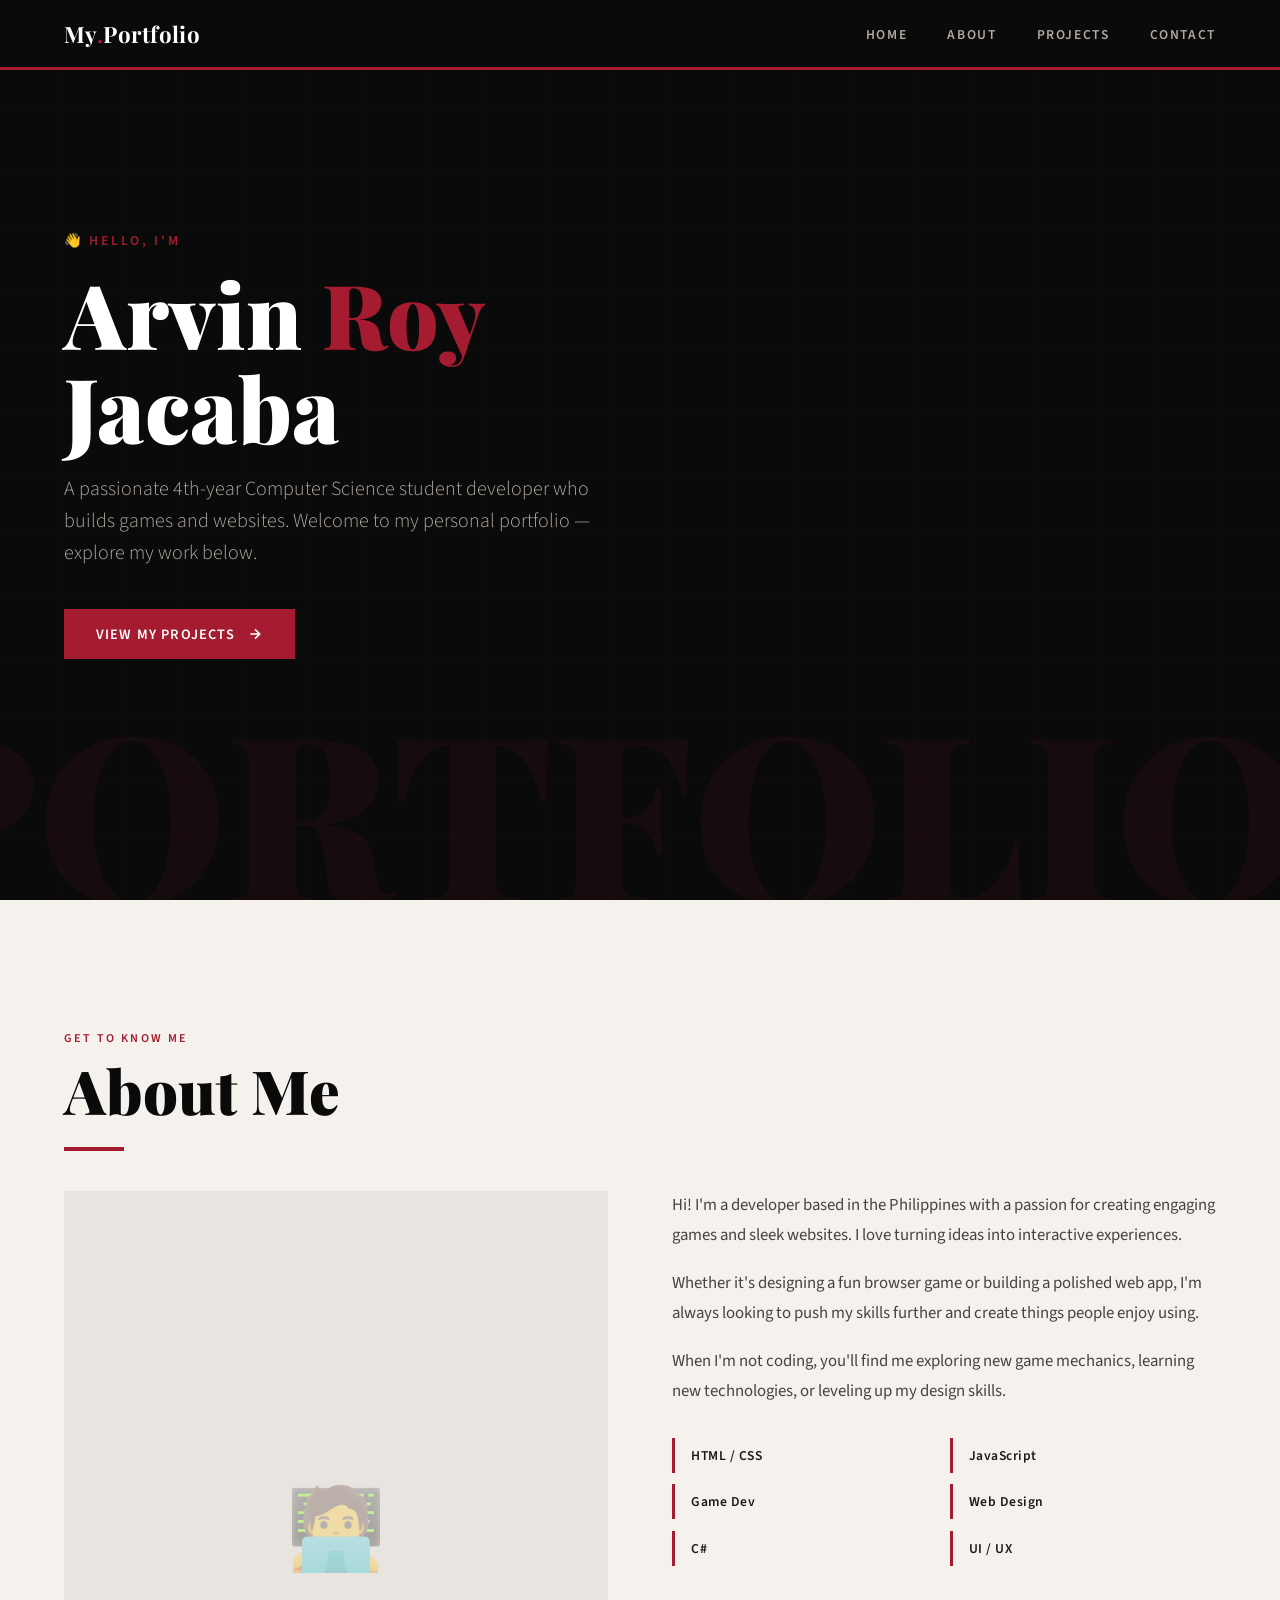
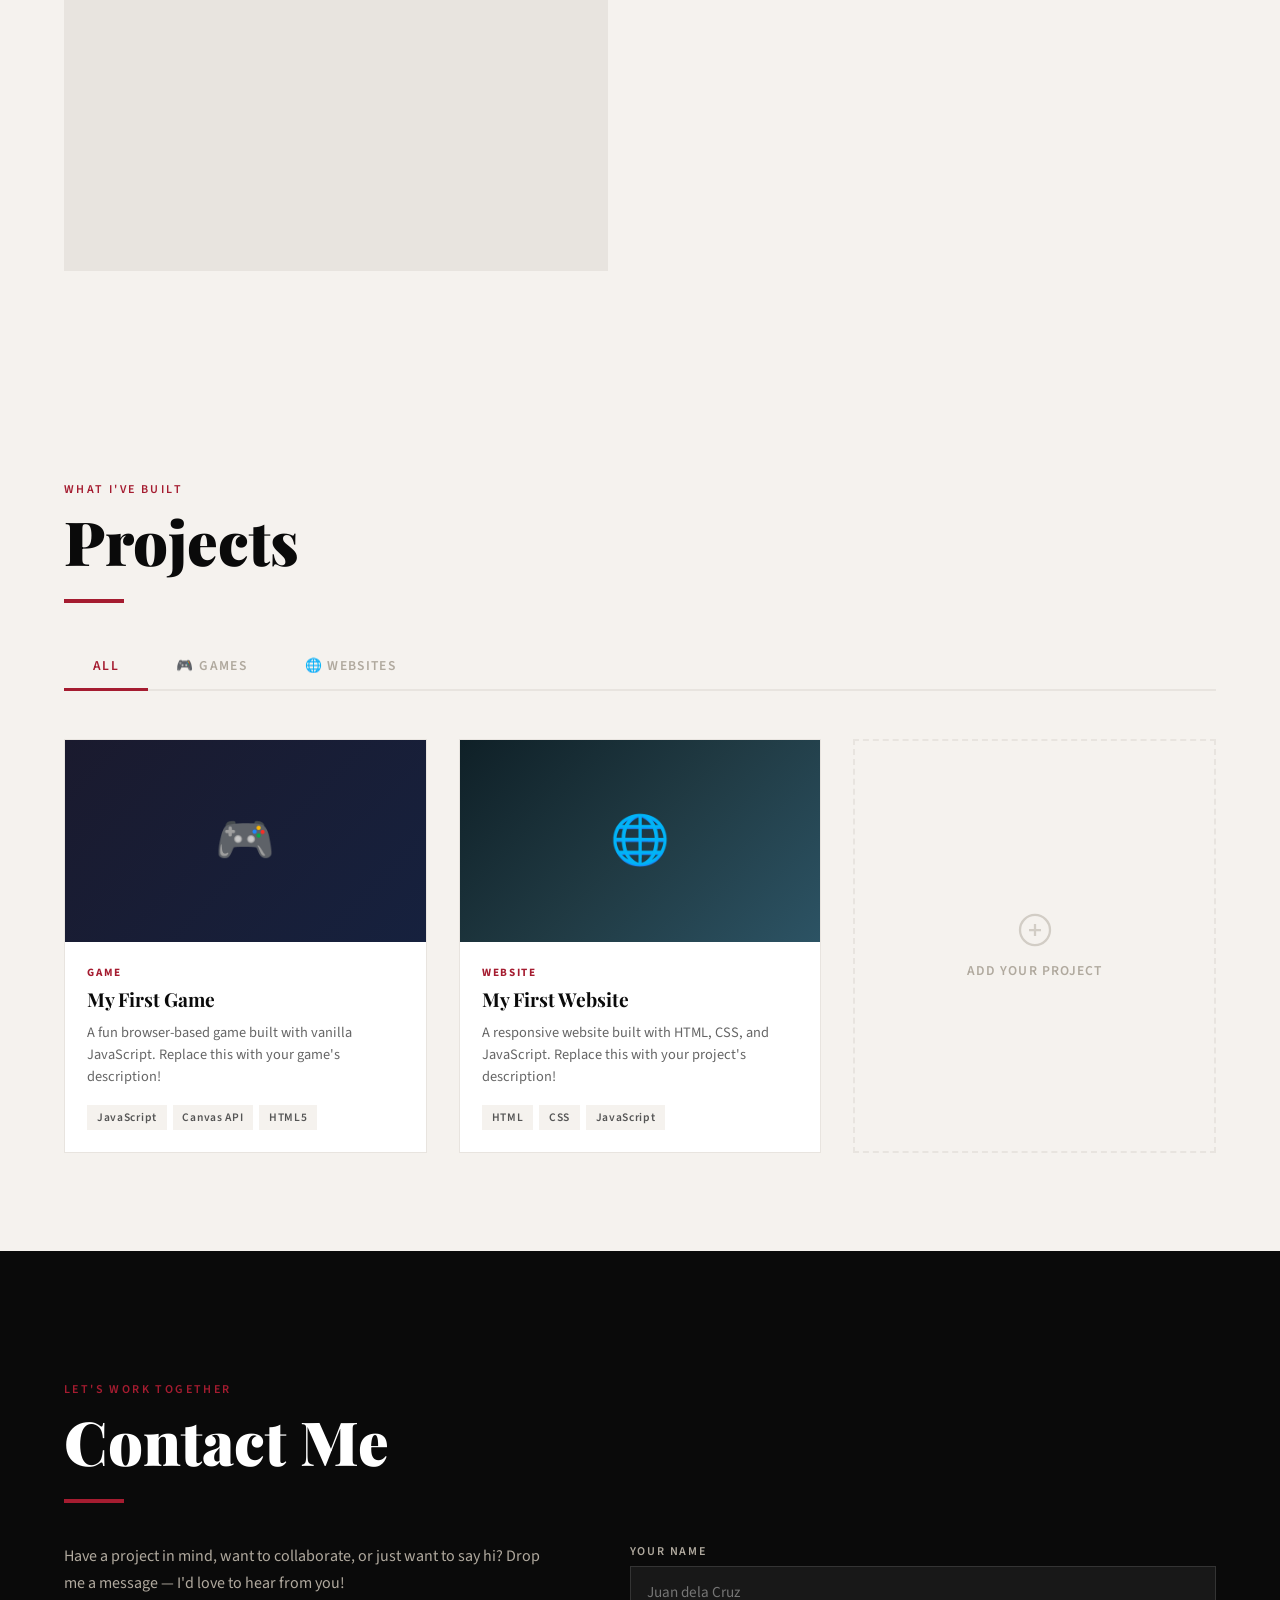
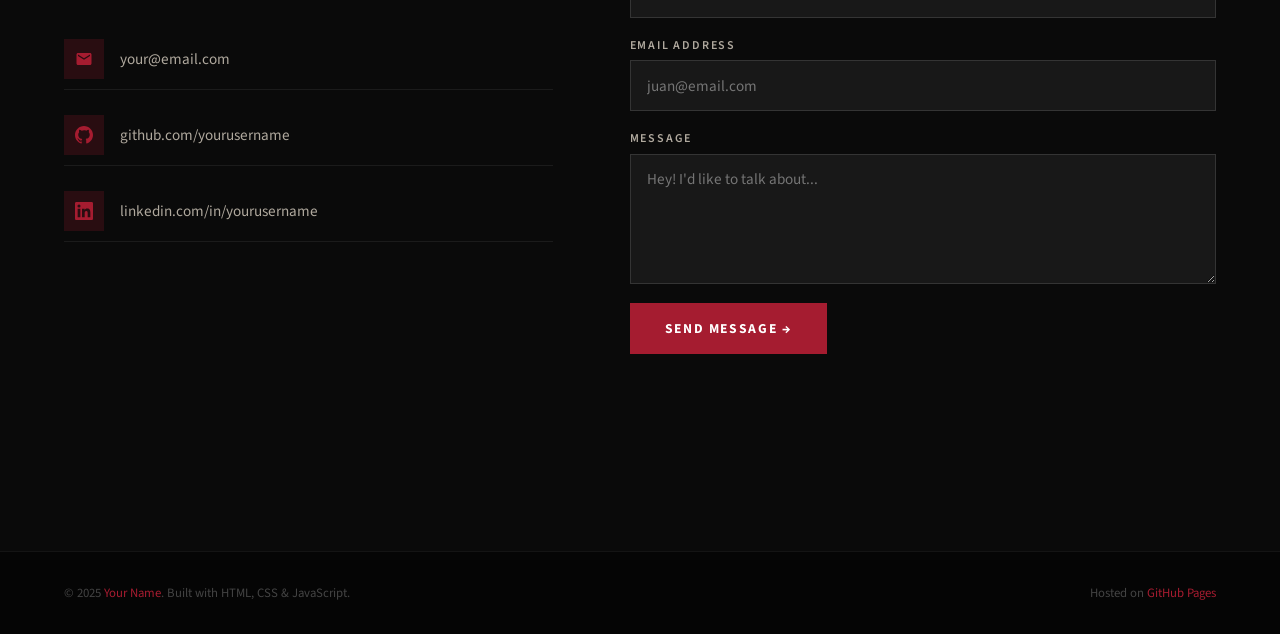
==== index.html @ 22e7cb7f "Add files via upload" ====
<!DOCTYPE html>
<html lang="en">
<head>
  <meta charset="UTF-8" />
  <meta name="viewport" content="width=device-width, initial-scale=1.0"/>
  <title>My Portfolio</title>
  <link href="https://fonts.googleapis.com/css2?family=Playfair+Display:wght@400;700;900&family=Source+Sans+3:wght@300;400;600&display=swap" rel="stylesheet"/>
  <style>
    :root {
      --crimson: #A51C30;
      --dark-crimson: #7a1422;
      --black: #0a0a0a;
      --off-white: #F5F2EE;
      --warm-gray: #b0a99e;
      --light-gray: #e8e4df;
      --text: #1a1a1a;
      --card-bg: #ffffff;
      --nav-height: 70px;
    }

    * { margin: 0; padding: 0; box-sizing: border-box; }

    html { scroll-behavior: smooth; }

    body {
      font-family: 'Source Sans 3', sans-serif;
      background: var(--off-white);
      color: var(--text);
      overflow-x: hidden;
    }

    /* ── NAV ── */
    nav {
      position: fixed; top: 0; left: 0; right: 0;
      height: var(--nav-height);
      background: var(--black);
      display: flex; align-items: center; justify-content: space-between;
      padding: 0 5vw;
      z-index: 1000;
      border-bottom: 3px solid var(--crimson);
    }

    .nav-logo {
      font-family: 'Playfair Display', serif;
      font-size: 1.4rem;
      font-weight: 700;
      color: #fff;
      letter-spacing: 0.02em;
    }

    .nav-logo span { color: var(--crimson); }

    .nav-links { display: flex; gap: 2.5rem; list-style: none; }

    .nav-links a {
      color: var(--warm-gray);
      text-decoration: none;
      font-size: 0.85rem;
      font-weight: 600;
      letter-spacing: 0.12em;
      text-transform: uppercase;
      transition: color 0.2s;
      position: relative;
    }

    .nav-links a::after {
      content: '';
      position: absolute; bottom: -4px; left: 0; right: 0;
      height: 2px; background: var(--crimson);
      transform: scaleX(0);
      transition: transform 0.2s;
    }

    .nav-links a:hover { color: #fff; }
    .nav-links a:hover::after { transform: scaleX(1); }

    .hamburger { display: none; flex-direction: column; gap: 5px; cursor: pointer; }
    .hamburger span { width: 24px; height: 2px; background: #fff; transition: 0.3s; }

    /* ── SECTIONS ── */
    section {
      min-height: 100vh;
      padding: calc(var(--nav-height) + 60px) 5vw 80px;
    }

    section:nth-child(even) { background: #fff; }

    .section-label {
      font-size: 0.75rem;
      font-weight: 600;
      letter-spacing: 0.2em;
      text-transform: uppercase;
      color: var(--crimson);
      margin-bottom: 0.6rem;
    }

    .section-title {
      font-family: 'Playfair Display', serif;
      font-size: clamp(2.2rem, 5vw, 3.8rem);
      font-weight: 900;
      line-height: 1.1;
      color: var(--black);
      margin-bottom: 1.5rem;
    }

    .divider {
      width: 60px; height: 4px;
      background: var(--crimson);
      margin-bottom: 2.5rem;
    }

    /* ── HOME ── */
    #home {
      display: flex;
      align-items: center;
      background: var(--black);
      position: relative;
      overflow: hidden;
      min-height: 100vh;
      padding-top: var(--nav-height);
    }

    #home::before {
      content: '';
      position: absolute; inset: 0;
      background: repeating-linear-gradient(
        0deg,
        transparent,
        transparent 60px,
        rgba(165,28,48,0.04) 60px,
        rgba(165,28,48,0.04) 61px
      ),
      repeating-linear-gradient(
        90deg,
        transparent,
        transparent 60px,
        rgba(165,28,48,0.04) 60px,
        rgba(165,28,48,0.04) 61px
      );
    }

    #home::after {
      content: 'PORTFOLIO';
      position: absolute;
      right: -2vw; bottom: -0.1em;
      font-family: 'Playfair Display', serif;
      font-size: clamp(8rem, 18vw, 22rem);
      font-weight: 900;
      color: rgba(165,28,48,0.08);
      line-height: 1;
      pointer-events: none;
      user-select: none;
    }

    .home-content {
      position: relative; z-index: 1;
      max-width: 780px;
    }

    .home-greeting {
      font-size: 0.85rem;
      font-weight: 600;
      letter-spacing: 0.2em;
      text-transform: uppercase;
      color: var(--crimson);
      margin-bottom: 1rem;
    }

    .home-name {
      font-family: 'Playfair Display', serif;
      font-size: clamp(3rem, 7vw, 6rem);
      font-weight: 900;
      color: #fff;
      line-height: 1.05;
      margin-bottom: 1.2rem;
    }

    .home-name em {
      font-style: normal;
      color: var(--crimson);
    }

    .home-tagline {
      font-size: clamp(1rem, 2vw, 1.25rem);
      color: var(--warm-gray);
      font-weight: 300;
      max-width: 560px;
      line-height: 1.6;
      margin-bottom: 2.5rem;
    }

    .home-cta {
      display: inline-flex;
      align-items: center;
      gap: 0.7rem;
      background: var(--crimson);
      color: #fff;
      padding: 0.9rem 2rem;
      text-decoration: none;
      font-weight: 600;
      font-size: 0.9rem;
      letter-spacing: 0.08em;
      text-transform: uppercase;
      transition: background 0.2s, transform 0.2s;
    }

    .home-cta:hover { background: var(--dark-crimson); transform: translateY(-2px); }
    .home-cta svg { width: 16px; }

    /* ── ABOUT ── */
    #about .about-grid {
      display: grid;
      grid-template-columns: 1fr 1fr;
      gap: 5vw;
      align-items: start;
    }

    .about-photo-wrap {
      position: relative;
    }

    .about-photo {
      width: 100%;
      aspect-ratio: 4/5;
      background: var(--light-gray);
      display: flex; align-items: center; justify-content: center;
      overflow: hidden;
      position: relative;
    }

    .about-photo-placeholder {
      font-size: 5rem;
      opacity: 0.3;
    }

    .about-photo::before {
      content: '';
      position: absolute;
      top: 16px; left: 16px; right: -16px; bottom: -16px;
      border: 3px solid var(--crimson);
      z-index: -1;
    }

    .about-text p {
      font-size: 1.05rem;
      line-height: 1.75;
      color: #444;
      margin-bottom: 1.2rem;
    }

    .skills-grid {
      display: grid;
      grid-template-columns: 1fr 1fr;
      gap: 0.7rem;
      margin-top: 2rem;
    }

    .skill-tag {
      background: var(--off-white);
      border-left: 3px solid var(--crimson);
      padding: 0.5rem 1rem;
      font-size: 0.85rem;
      font-weight: 600;
      color: var(--text);
      letter-spacing: 0.04em;
    }

    /* ── PROJECTS ── */
    #projects { background: var(--off-white); }

    .project-tabs {
      display: flex;
      gap: 0;
      margin-bottom: 3rem;
      border-bottom: 2px solid var(--light-gray);
    }

    .tab-btn {
      padding: 0.8rem 1.8rem;
      background: none;
      border: none;
      font-family: 'Source Sans 3', sans-serif;
      font-size: 0.85rem;
      font-weight: 600;
      letter-spacing: 0.1em;
      text-transform: uppercase;
      cursor: pointer;
      color: var(--warm-gray);
      border-bottom: 3px solid transparent;
      margin-bottom: -2px;
      transition: color 0.2s, border-color 0.2s;
    }

    .tab-btn.active { color: var(--crimson); border-bottom-color: var(--crimson); }
    .tab-btn:hover { color: var(--text); }

    .projects-grid {
      display: grid;
      grid-template-columns: repeat(auto-fill, minmax(300px, 1fr));
      gap: 2rem;
    }

    .project-tab-content { display: none; }
    .project-tab-content.active { display: block; }

    .project-card {
      background: var(--card-bg);
      border: 1px solid var(--light-gray);
      overflow: hidden;
      transition: transform 0.25s, box-shadow 0.25s;
      position: relative;
    }

    .project-card:hover {
      transform: translateY(-6px);
      box-shadow: 0 20px 50px rgba(0,0,0,0.12);
    }

    .project-card:hover .card-overlay { opacity: 1; }

    .card-thumb {
      width: 100%;
      aspect-ratio: 16/9;
      background: var(--light-gray);
      display: flex; align-items: center; justify-content: center;
      font-size: 3rem;
      position: relative;
      overflow: hidden;
    }

    .card-thumb-game { background: linear-gradient(135deg, #1a1a2e, #16213e); }
    .card-thumb-web { background: linear-gradient(135deg, #0f2027, #203a43, #2c5364); }

    .card-overlay {
      position: absolute; inset: 0;
      background: rgba(165,28,48,0.85);
      display: flex; align-items: center; justify-content: center;
      gap: 1rem;
      opacity: 0;
      transition: opacity 0.25s;
    }

    .card-overlay a {
      color: #fff;
      text-decoration: none;
      font-size: 0.8rem;
      font-weight: 600;
      letter-spacing: 0.1em;
      text-transform: uppercase;
      border: 2px solid rgba(255,255,255,0.6);
      padding: 0.5rem 1rem;
      transition: border-color 0.2s;
    }

    .card-overlay a:hover { border-color: #fff; }

    .card-body { padding: 1.4rem; }

    .card-type {
      font-size: 0.7rem;
      font-weight: 700;
      letter-spacing: 0.15em;
      text-transform: uppercase;
      color: var(--crimson);
      margin-bottom: 0.4rem;
    }

    .card-title {
      font-family: 'Playfair Display', serif;
      font-size: 1.2rem;
      font-weight: 700;
      color: var(--black);
      margin-bottom: 0.6rem;
    }

    .card-desc {
      font-size: 0.9rem;
      color: #666;
      line-height: 1.55;
      margin-bottom: 1rem;
    }

    .card-tags { display: flex; flex-wrap: wrap; gap: 0.4rem; }

    .tag {
      background: var(--off-white);
      color: #555;
      font-size: 0.72rem;
      font-weight: 600;
      padding: 0.25rem 0.6rem;
      letter-spacing: 0.06em;
    }

    /* ADD PROJECT CARD */
    .add-card {
      border: 2px dashed var(--light-gray);
      display: flex; flex-direction: column;
      align-items: center; justify-content: center;
      min-height: 280px;
      cursor: pointer;
      transition: border-color 0.2s, background 0.2s;
      gap: 0.8rem;
      color: var(--warm-gray);
    }

    .add-card:hover {
      border-color: var(--crimson);
      background: rgba(165,28,48,0.02);
      color: var(--crimson);
    }

    .add-card svg { width: 36px; opacity: 0.5; }
    .add-card span { font-size: 0.85rem; font-weight: 600; letter-spacing: 0.08em; text-transform: uppercase; }

    /* ── CONTACT ── */
    #contact {
      background: var(--black);
      color: #fff;
    }

    #contact .section-title { color: #fff; }

    .contact-grid {
      display: grid;
      grid-template-columns: 1fr 1.2fr;
      gap: 6vw;
      align-items: start;
    }

    .contact-info p {
      color: var(--warm-gray);
      font-size: 1rem;
      line-height: 1.7;
      margin-bottom: 2rem;
    }

    .contact-links { display: flex; flex-direction: column; gap: 1rem; }

    .contact-link {
      display: flex; align-items: center; gap: 1rem;
      color: var(--warm-gray);
      text-decoration: none;
      font-size: 0.95rem;
      font-weight: 400;
      transition: color 0.2s;
      padding: 0.6rem 0;
      border-bottom: 1px solid rgba(255,255,255,0.07);
    }

    .contact-link:hover { color: #fff; }

    .contact-link-icon {
      width: 40px; height: 40px;
      background: rgba(165,28,48,0.2);
      display: flex; align-items: center; justify-content: center;
      flex-shrink: 0;
    }

    .contact-link-icon svg { width: 18px; fill: var(--crimson); }

    .contact-form { display: flex; flex-direction: column; gap: 1.2rem; }

    .form-group { display: flex; flex-direction: column; gap: 0.4rem; }

    .form-group label {
      font-size: 0.75rem;
      font-weight: 600;
      letter-spacing: 0.15em;
      text-transform: uppercase;
      color: var(--warm-gray);
    }

    .form-group input,
    .form-group textarea {
      background: rgba(255,255,255,0.06);
      border: 1px solid rgba(255,255,255,0.12);
      color: #fff;
      padding: 0.85rem 1rem;
      font-family: 'Source Sans 3', sans-serif;
      font-size: 0.95rem;
      outline: none;
      transition: border-color 0.2s;
      width: 100%;
    }

    .form-group input:focus,
    .form-group textarea:focus {
      border-color: var(--crimson);
    }

    .form-group textarea { min-height: 130px; resize: vertical; }

    .form-submit {
      background: var(--crimson);
      color: #fff;
      border: none;
      padding: 1rem 2.2rem;
      font-family: 'Source Sans 3', sans-serif;
      font-size: 0.85rem;
      font-weight: 700;
      letter-spacing: 0.12em;
      text-transform: uppercase;
      cursor: pointer;
      transition: background 0.2s, transform 0.2s;
      align-self: flex-start;
    }

    .form-submit:hover { background: var(--dark-crimson); transform: translateY(-2px); }

    /* ── FOOTER ── */
    footer {
      background: #050505;
      border-top: 1px solid rgba(255,255,255,0.06);
      padding: 2rem 5vw;
      display: flex;
      align-items: center;
      justify-content: space-between;
      flex-wrap: wrap;
      gap: 1rem;
    }

    footer p {
      color: rgba(255,255,255,0.25);
      font-size: 0.8rem;
    }

    footer p a { color: var(--crimson); text-decoration: none; }

    /* ── MOBILE ── */
    @media (max-width: 768px) {
      .nav-links { display: none; flex-direction: column; position: absolute; top: var(--nav-height); left: 0; right: 0; background: var(--black); padding: 1.5rem 5vw; gap: 1.2rem; }
      .nav-links.open { display: flex; }
      .hamburger { display: flex; }
      #about .about-grid { grid-template-columns: 1fr; }
      .about-photo { max-width: 320px; }
      .skills-grid { grid-template-columns: 1fr; }
      .contact-grid { grid-template-columns: 1fr; }
      #home::after { display: none; }
    }

    /* ANIMATE IN */
    .fade-up {
      opacity: 0;
      transform: translateY(30px);
      transition: opacity 0.7s ease, transform 0.7s ease;
    }
    .fade-up.visible { opacity: 1; transform: translateY(0); }
  </style>
</head>
<body>

<!-- NAV -->
<nav>
  <div class="nav-logo">My<span>.</span>Portfolio</div>
  <ul class="nav-links" id="navLinks">
    <li><a href="#home">Home</a></li>
    <li><a href="#about">About</a></li>
    <li><a href="#projects">Projects</a></li>
    <li><a href="#contact">Contact</a></li>
  </ul>
  <div class="hamburger" id="hamburger" onclick="toggleMenu()">
    <span></span><span></span><span></span>
  </div>
</nav>

<!-- HOME -->
<section id="home">
  <div class="home-content">
    <p class="home-greeting">👋 Hello, I'm</p>
    <h1 class="home-name">Arvin<em> Roy </em><br>Jacaba</h1>
    <p class="home-tagline">A passionate 4th-year Computer Science student developer who builds games and websites. Welcome to my personal portfolio — explore my work below.</p>
    <a href="#projects" class="home-cta">
      View My Projects
      <svg viewBox="0 0 24 24" fill="none" stroke="currentColor" stroke-width="2.5"><path d="M5 12h14M12 5l7 7-7 7"/></svg>
    </a>
  </div>
</section>

<!-- ABOUT -->
<section id="about">
  <p class="section-label fade-up">Get to know me</p>
  <h2 class="section-title fade-up">About Me</h2>
  <div class="divider fade-up"></div>
  <div class="about-grid">
    <div class="about-photo-wrap fade-up">
      <div class="about-photo">
        <span class="about-photo-placeholder">🧑‍💻</span>
        <!-- Replace with: <img src="your-photo.jpg" alt="Your Name" style="width:100%;height:100%;object-fit:cover;"> -->
      </div>
    </div>
    <div class="about-text fade-up">
      <p>Hi! I'm a developer based in the Philippines with a passion for creating engaging games and sleek websites. I love turning ideas into interactive experiences.</p>
      <p>Whether it's designing a fun browser game or building a polished web app, I'm always looking to push my skills further and create things people enjoy using.</p>
      <p>When I'm not coding, you'll find me exploring new game mechanics, learning new technologies, or leveling up my design skills.</p>
      <div class="skills-grid">
        <div class="skill-tag">HTML / CSS</div>
        <div class="skill-tag">JavaScript</div>
        <div class="skill-tag">Game Dev</div>
        <div class="skill-tag">Web Design</div>
        <div class="skill-tag">C#</div>
        <div class="skill-tag">UI / UX</div>
      </div>
    </div>
  </div>
</section>

<!-- PROJECTS -->
<section id="projects">
  <p class="section-label fade-up">What I've built</p>
  <h2 class="section-title fade-up">Projects</h2>
  <div class="divider fade-up"></div>

  <div class="project-tabs fade-up">
    <button class="tab-btn active" onclick="switchTab('all')">All</button>
    <button class="tab-btn" onclick="switchTab('games')">🎮 Games</button>
    <button class="tab-btn" onclick="switchTab('websites')">🌐 Websites</button>
  </div>

  <!-- ALL TAB -->
  <div class="project-tab-content active" id="tab-all">
    <div class="projects-grid">

      <!-- GAME CARD -->
      <div class="project-card fade-up">
        <div class="card-thumb card-thumb-game">
          🎮
          <div class="card-overlay">
            <a href="#" target="_blank">Play</a>
            <a href="#" target="_blank">GitHub</a>
          </div>
        </div>
        <div class="card-body">
          <div class="card-type">Game</div>
          <div class="card-title">My First Game</div>
          <div class="card-desc">A fun browser-based game built with vanilla JavaScript. Replace this with your game's description!</div>
          <div class="card-tags">
            <span class="tag">JavaScript</span>
            <span class="tag">Canvas API</span>
            <span class="tag">HTML5</span>
          </div>
        </div>
      </div>

      <!-- WEBSITE CARD -->
      <div class="project-card fade-up">
        <div class="card-thumb card-thumb-web">
          🌐
          <div class="card-overlay">
            <a href="#" target="_blank">Visit</a>
            <a href="#" target="_blank">GitHub</a>
          </div>
        </div>
        <div class="card-body">
          <div class="card-type">Website</div>
          <div class="card-title">My First Website</div>
          <div class="card-desc">A responsive website built with HTML, CSS, and JavaScript. Replace this with your project's description!</div>
          <div class="card-tags">
            <span class="tag">HTML</span>
            <span class="tag">CSS</span>
            <span class="tag">JavaScript</span>
          </div>
        </div>
      </div>

      <!-- ADD MORE -->
      <div class="add-card fade-up" onclick="alert('Edit the HTML to add your own projects here!')">
        <svg viewBox="0 0 24 24" fill="none" stroke="currentColor" stroke-width="1.5"><circle cx="12" cy="12" r="10"/><path d="M12 8v8M8 12h8"/></svg>
        <span>Add Your Project</span>
      </div>

    </div>
  </div>

  <!-- GAMES TAB -->
  <div class="project-tab-content" id="tab-games">
    <div class="projects-grid">
      <div class="project-card fade-up">
        <div class="card-thumb card-thumb-game">
          🎮
          <div class="card-overlay">
            <a href="#" target="_blank">Play</a>
            <a href="#" target="_blank">GitHub</a>
          </div>
        </div>
        <div class="card-body">
          <div class="card-type">Game</div>
          <div class="card-title">My First Game</div>
          <div class="card-desc">Replace this with your game description. Add the live link and GitHub repo link above!</div>
          <div class="card-tags">
            <span class="tag">JavaScript</span>
            <span class="tag">Canvas API</span>
          </div>
        </div>
      </div>
      <div class="add-card fade-up" onclick="alert('Edit the HTML to add your games here!')">
        <svg viewBox="0 0 24 24" fill="none" stroke="currentColor" stroke-width="1.5"><circle cx="12" cy="12" r="10"/><path d="M12 8v8M8 12h8"/></svg>
        <span>Add Your Game</span>
      </div>
    </div>
  </div>

  <!-- WEBSITES TAB -->
  <div class="project-tab-content" id="tab-websites">
    <div class="projects-grid">
      <div class="project-card fade-up">
        <div class="card-thumb card-thumb-web">
          🌐
          <div class="card-overlay">
            <a href="#" target="_blank">Visit</a>
            <a href="#" target="_blank">GitHub</a>
          </div>
        </div>
        <div class="card-body">
          <div class="card-type">Website</div>
          <div class="card-title">My First Website</div>
          <div class="card-desc">Replace this with your website description. Add the live link and GitHub repo link above!</div>
          <div class="card-tags">
            <span class="tag">HTML</span>
            <span class="tag">CSS</span>
          </div>
        </div>
      </div>
      <div class="add-card fade-up" onclick="alert('Edit the HTML to add your websites here!')">
        <svg viewBox="0 0 24 24" fill="none" stroke="currentColor" stroke-width="1.5"><circle cx="12" cy="12" r="10"/><path d="M12 8v8M8 12h8"/></svg>
        <span>Add Your Website</span>
      </div>
    </div>
  </div>
</section>

<!-- CONTACT -->
<section id="contact">
  <p class="section-label fade-up" style="color:var(--crimson)">Let's work together</p>
  <h2 class="section-title fade-up">Contact Me</h2>
  <div class="divider fade-up"></div>
  <div class="contact-grid">
    <div class="contact-info fade-up">
      <p>Have a project in mind, want to collaborate, or just want to say hi? Drop me a message — I'd love to hear from you!</p>
      <div class="contact-links">
        <a class="contact-link" href="mailto:your@email.com">
          <div class="contact-link-icon">
            <svg viewBox="0 0 24 24"><path d="M20 4H4c-1.1 0-2 .9-2 2v12c0 1.1.9 2 2 2h16c1.1 0 2-.9 2-2V6c0-1.1-.9-2-2-2zm0 4l-8 5-8-5V6l8 5 8-5v2z"/></svg>
          </div>
          your@email.com
        </a>
        <a class="contact-link" href="https://github.com/yourusername" target="_blank">
          <div class="contact-link-icon">
            <svg viewBox="0 0 24 24"><path d="M12 0C5.37 0 0 5.37 0 12c0 5.3 3.44 9.8 8.2 11.38.6.1.83-.26.83-.58v-2.02c-3.34.72-4.04-1.61-4.04-1.61-.54-1.38-1.33-1.75-1.33-1.75-1.08-.74.08-.72.08-.72 1.2.08 1.83 1.23 1.83 1.23 1.06 1.82 2.8 1.3 3.48.99.1-.77.41-1.3.75-1.6-2.67-.3-5.47-1.33-5.47-5.93 0-1.31.47-2.38 1.24-3.22-.14-.3-.54-1.52.1-3.18 0 0 1.01-.32 3.3 1.23a11.5 11.5 0 013-.4c1.02.005 2.04.14 3 .4 2.28-1.55 3.29-1.23 3.29-1.23.65 1.66.24 2.88.12 3.18.77.84 1.23 1.91 1.23 3.22 0 4.61-2.81 5.63-5.48 5.92.43.37.81 1.1.81 2.22v3.29c0 .32.22.7.83.58C20.56 21.8 24 17.3 24 12c0-6.63-5.37-12-12-12z"/></svg>
          </div>
          github.com/yourusername
        </a>
        <a class="contact-link" href="https://linkedin.com/in/yourusername" target="_blank">
          <div class="contact-link-icon">
            <svg viewBox="0 0 24 24"><path d="M20.45 20.45h-3.55v-5.57c0-1.33-.02-3.04-1.85-3.04-1.85 0-2.14 1.45-2.14 2.94v5.67H9.36V9h3.41v1.56h.05c.48-.9 1.64-1.85 3.37-1.85 3.6 0 4.27 2.37 4.27 5.45v6.29zM5.34 7.43a2.06 2.06 0 110-4.12 2.06 2.06 0 010 4.12zm1.78 13.02H3.56V9h3.56v11.45zM22.23 0H1.77C.79 0 0 .77 0 1.72v20.56C0 23.23.79 24 1.77 24h20.46c.98 0 1.77-.77 1.77-1.72V1.72C24 .77 23.21 0 22.23 0z"/></svg>
          </div>
          linkedin.com/in/yourusername
        </a>
      </div>
    </div>
    <form class="contact-form fade-up" onsubmit="handleSubmit(event)">
      <div class="form-group">
        <label>Your Name</label>
        <input type="text" placeholder="Juan dela Cruz" required />
      </div>
      <div class="form-group">
        <label>Email Address</label>
        <input type="email" placeholder="juan@email.com" required />
      </div>
      <div class="form-group">
        <label>Message</label>
        <textarea placeholder="Hey! I'd like to talk about..." required></textarea>
      </div>
      <button type="submit" class="form-submit">Send Message →</button>
    </form>
  </div>
</section>

<!-- FOOTER -->
<footer>
  <p>© 2025 <a href="#">Your Name</a>. Built with HTML, CSS & JavaScript.</p>
  <p>Hosted on <a href="https://pages.github.com" target="_blank">GitHub Pages</a></p>
</footer>

<script>
  // Mobile menu
  function toggleMenu() {
    document.getElementById('navLinks').classList.toggle('open');
  }

  // Close menu on link click
  document.querySelectorAll('.nav-links a').forEach(a => {
    a.addEventListener('click', () => {
      document.getElementById('navLinks').classList.remove('open');
    });
  });

  // Tabs
  function switchTab(tab) {
    document.querySelectorAll('.project-tab-content').forEach(c => c.classList.remove('active'));
    document.querySelectorAll('.tab-btn').forEach(b => b.classList.remove('active'));
    document.getElementById('tab-' + tab).classList.add('active');
    event.target.classList.add('active');
  }

  // Scroll animations
  const observer = new IntersectionObserver((entries) => {
    entries.forEach(e => {
      if (e.isIntersecting) {
        e.target.classList.add('visible');
        observer.unobserve(e.target);
      }
    });
  }, { threshold: 0.15 });

  document.querySelectorAll('.fade-up').forEach(el => observer.observe(el));

  // Contact form
  function handleSubmit(e) {
    e.preventDefault();
    alert('Thanks for your message! (Connect this form to a service like Formspree to receive real emails.)');
    e.target.reset();
  }
</script>
</body>
</html>
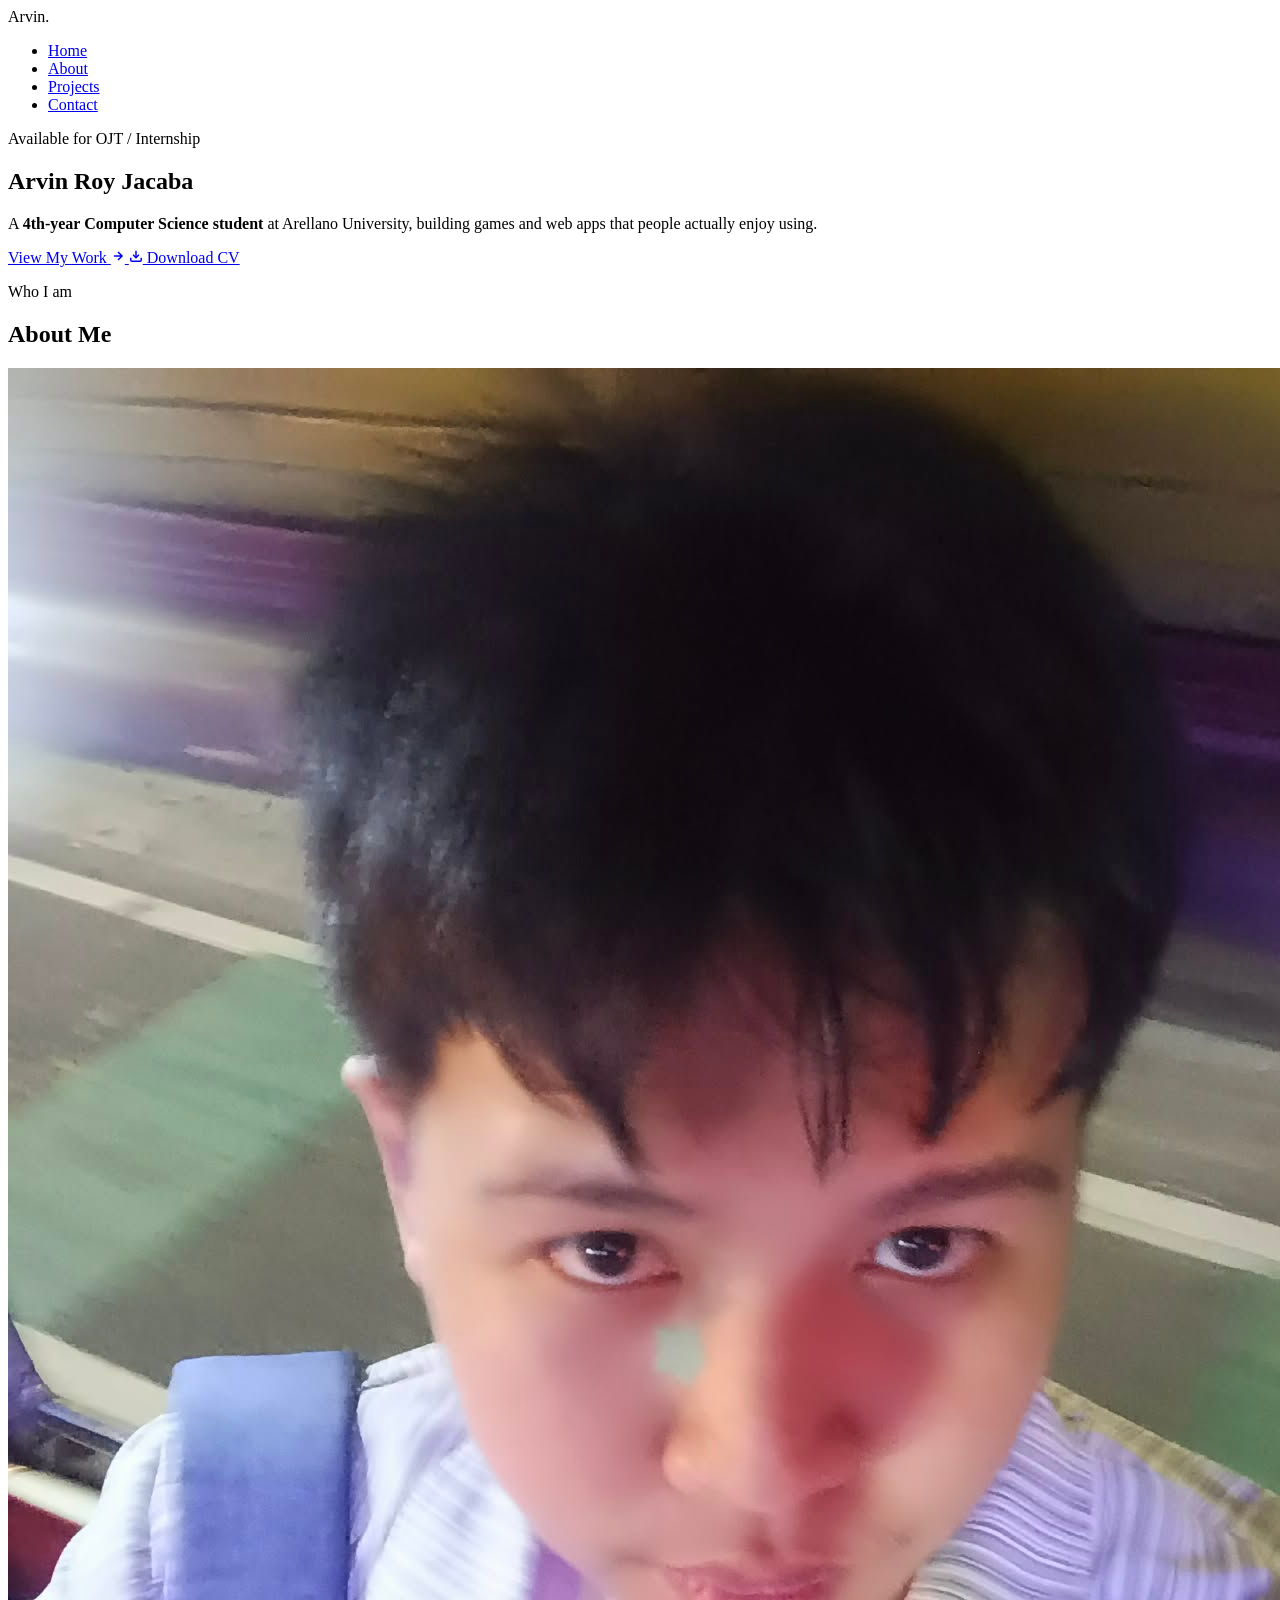
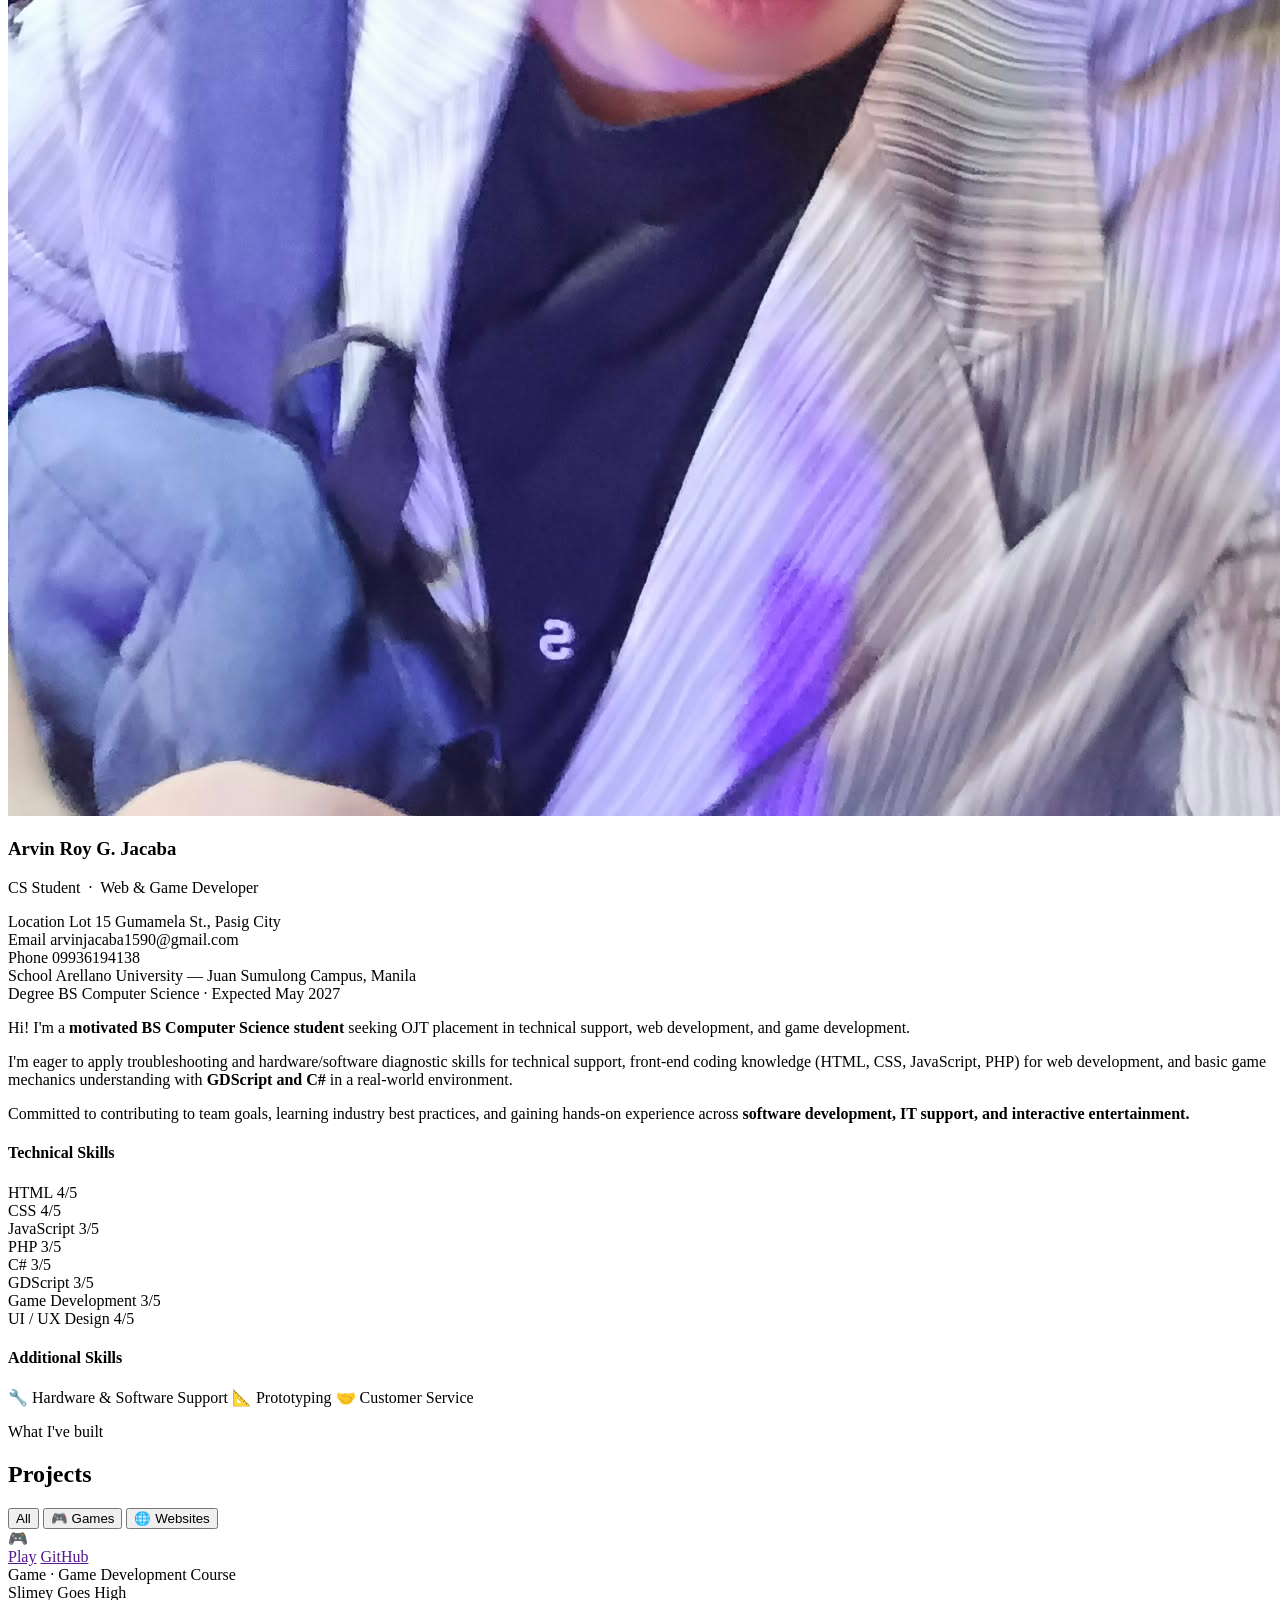
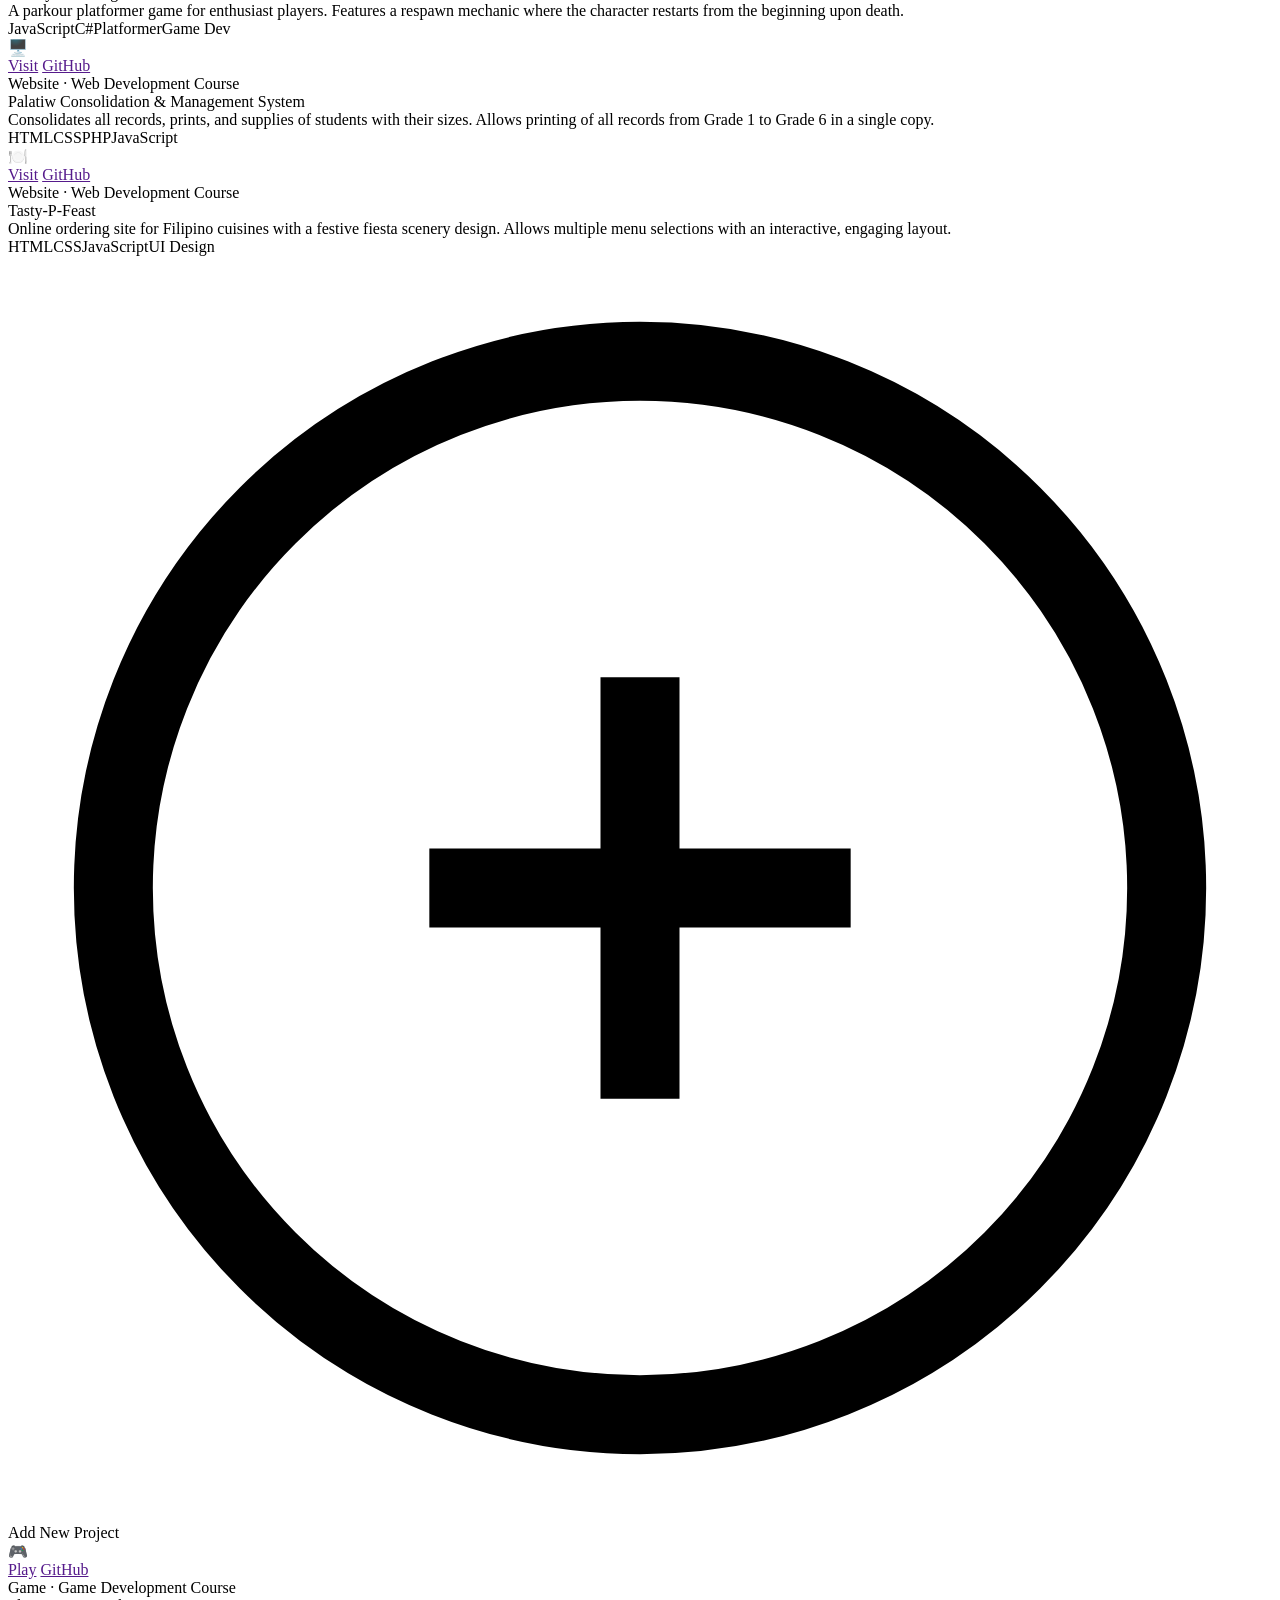
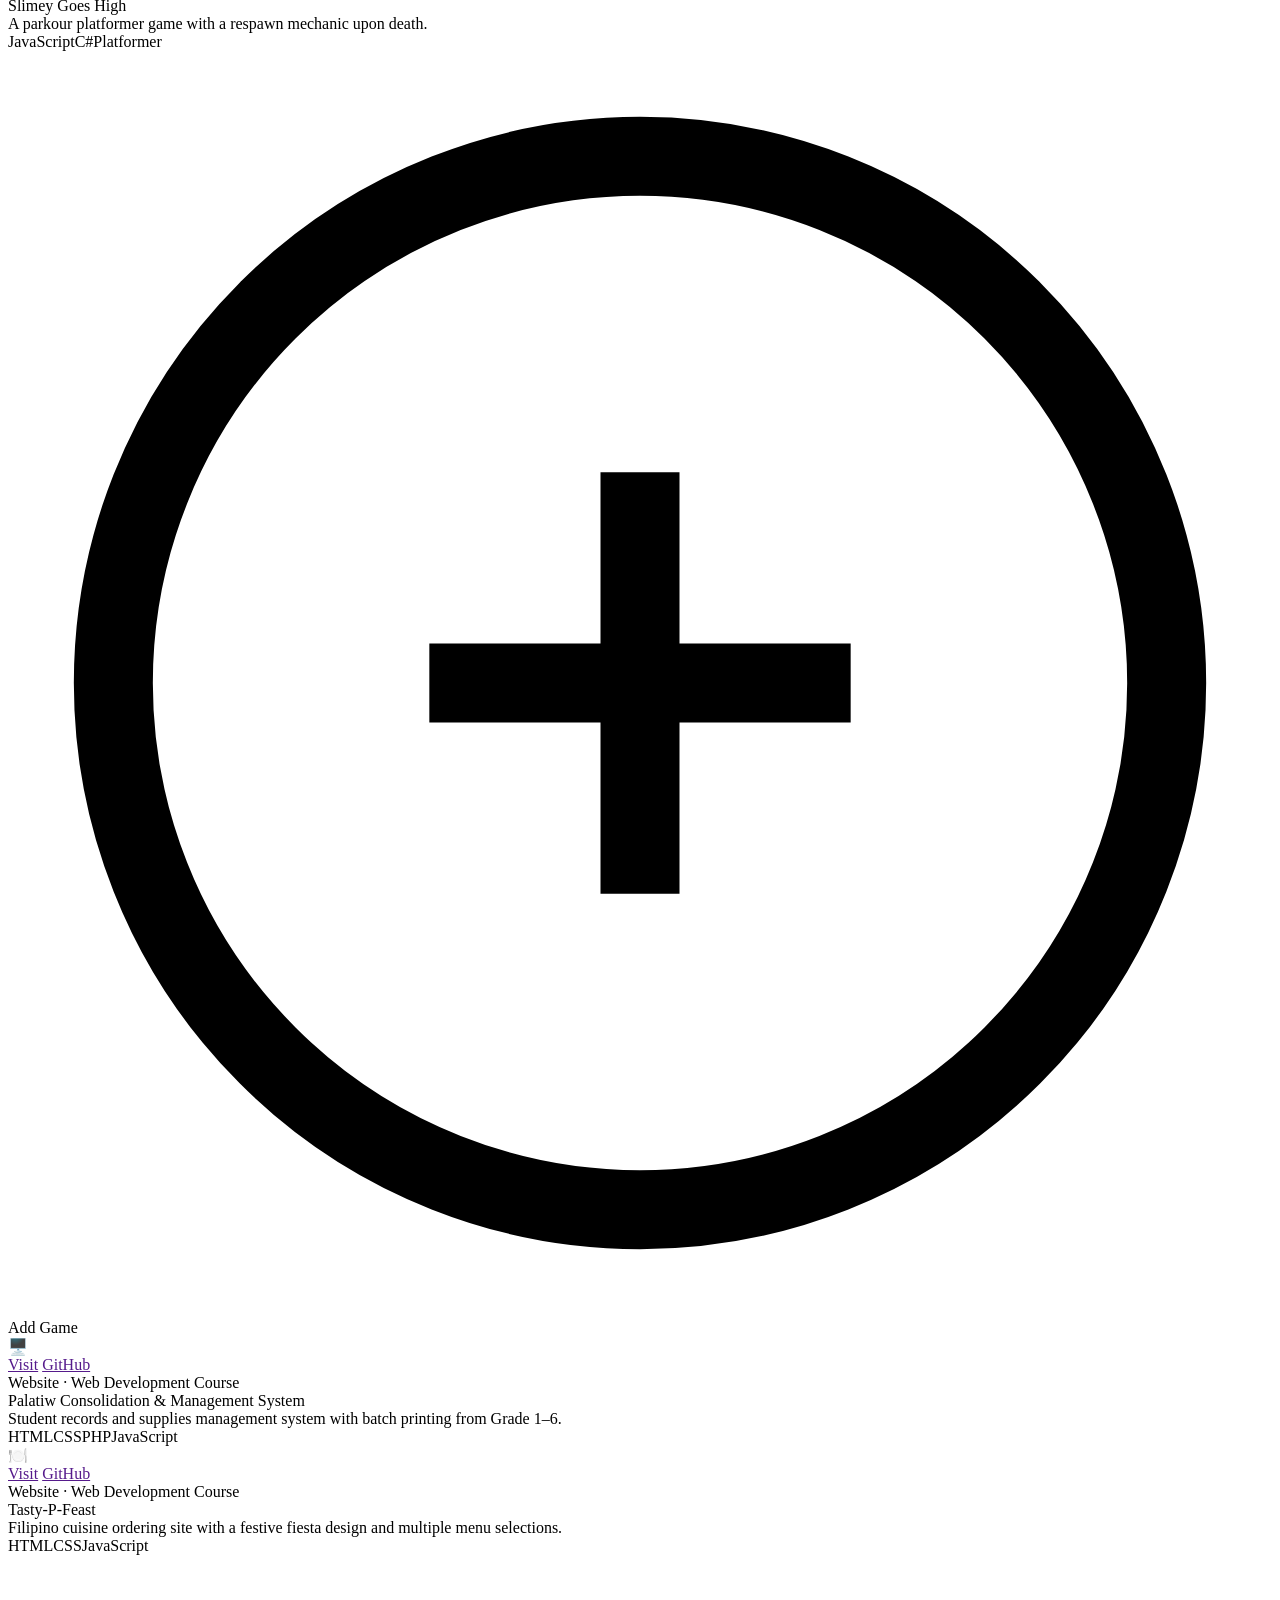
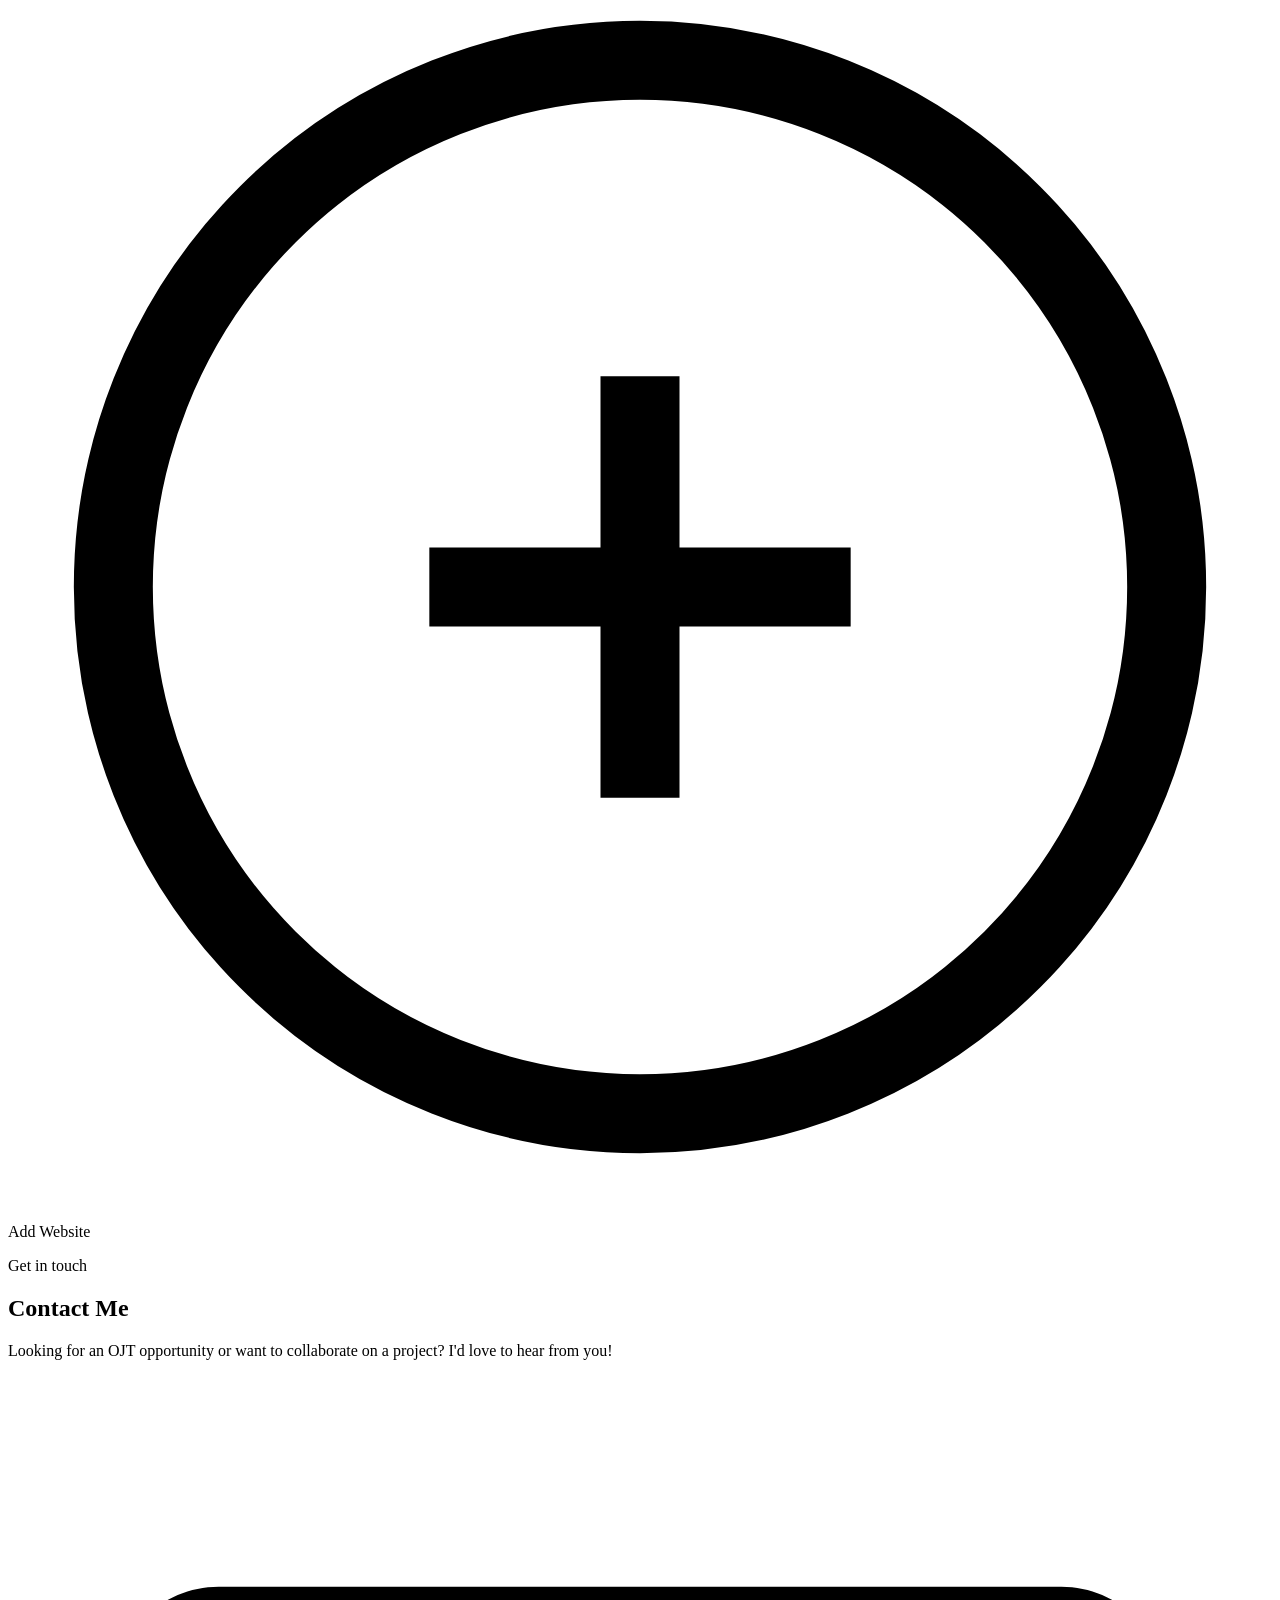
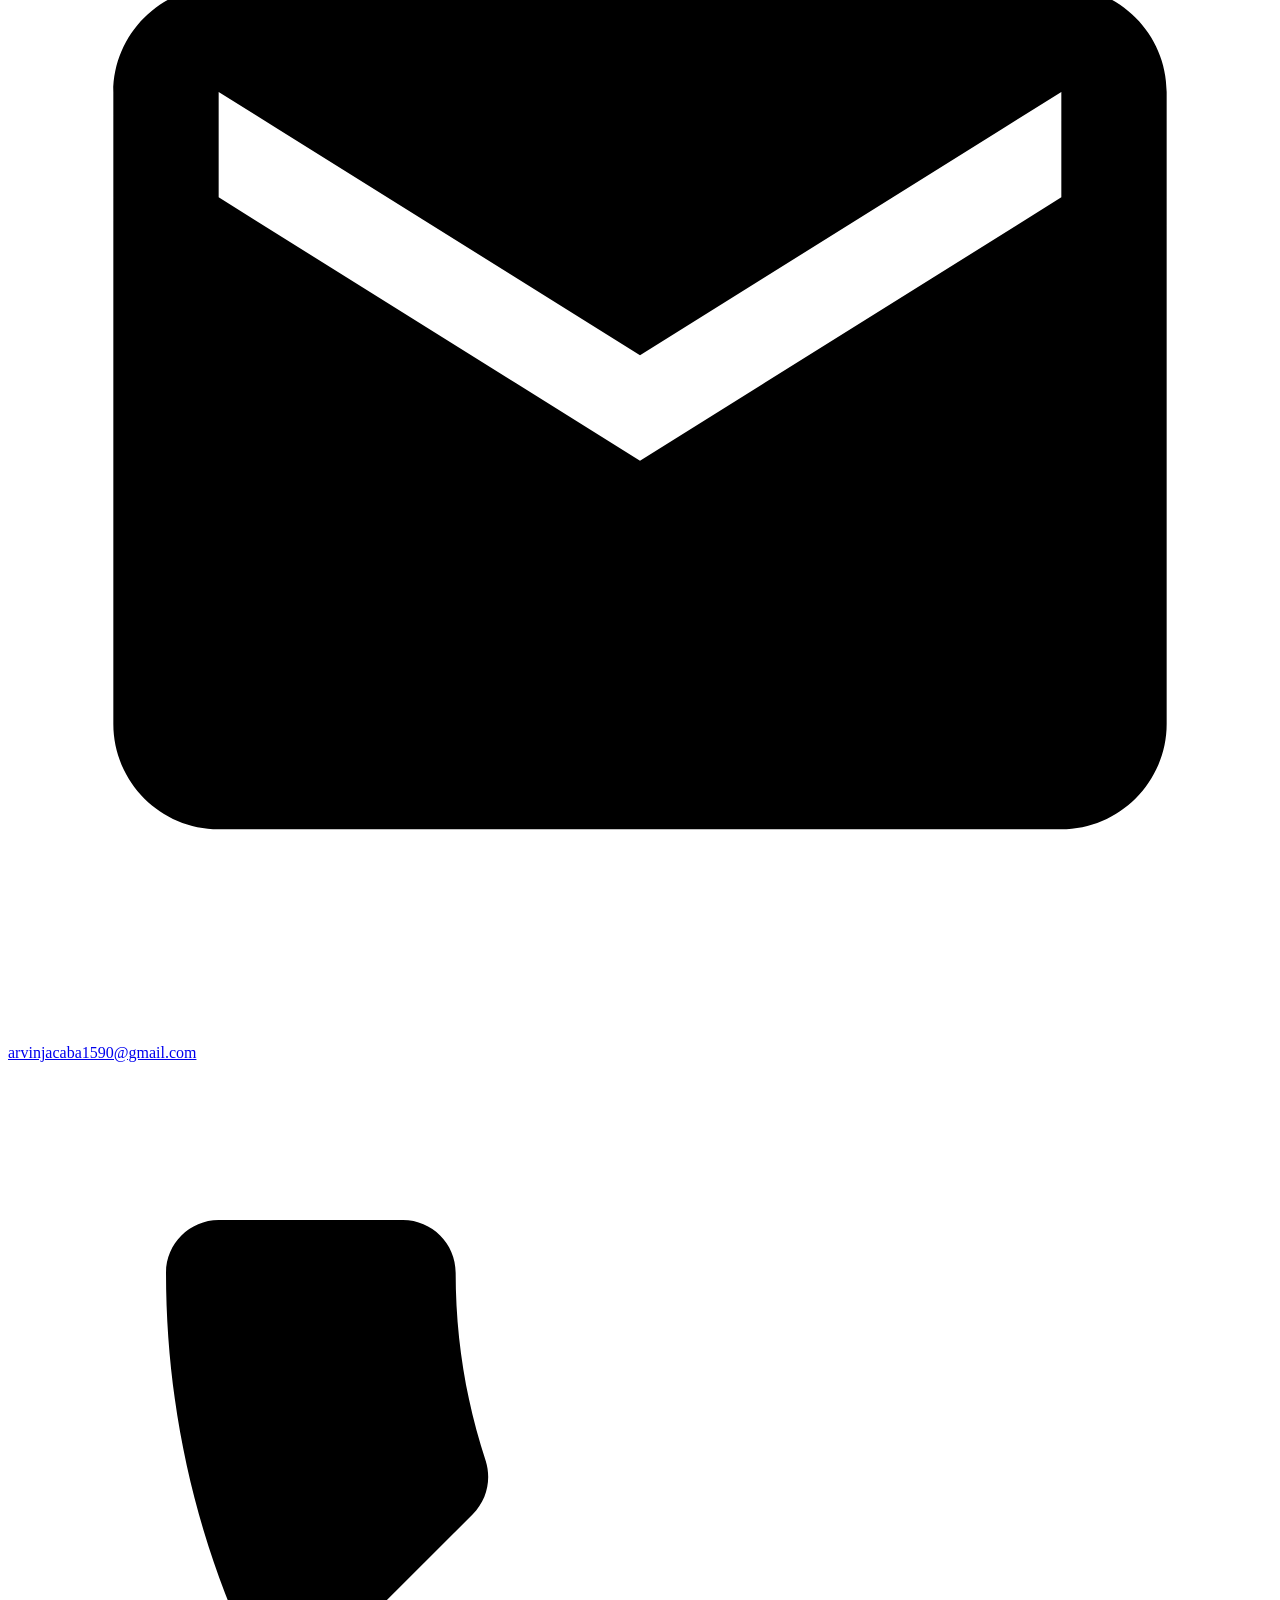
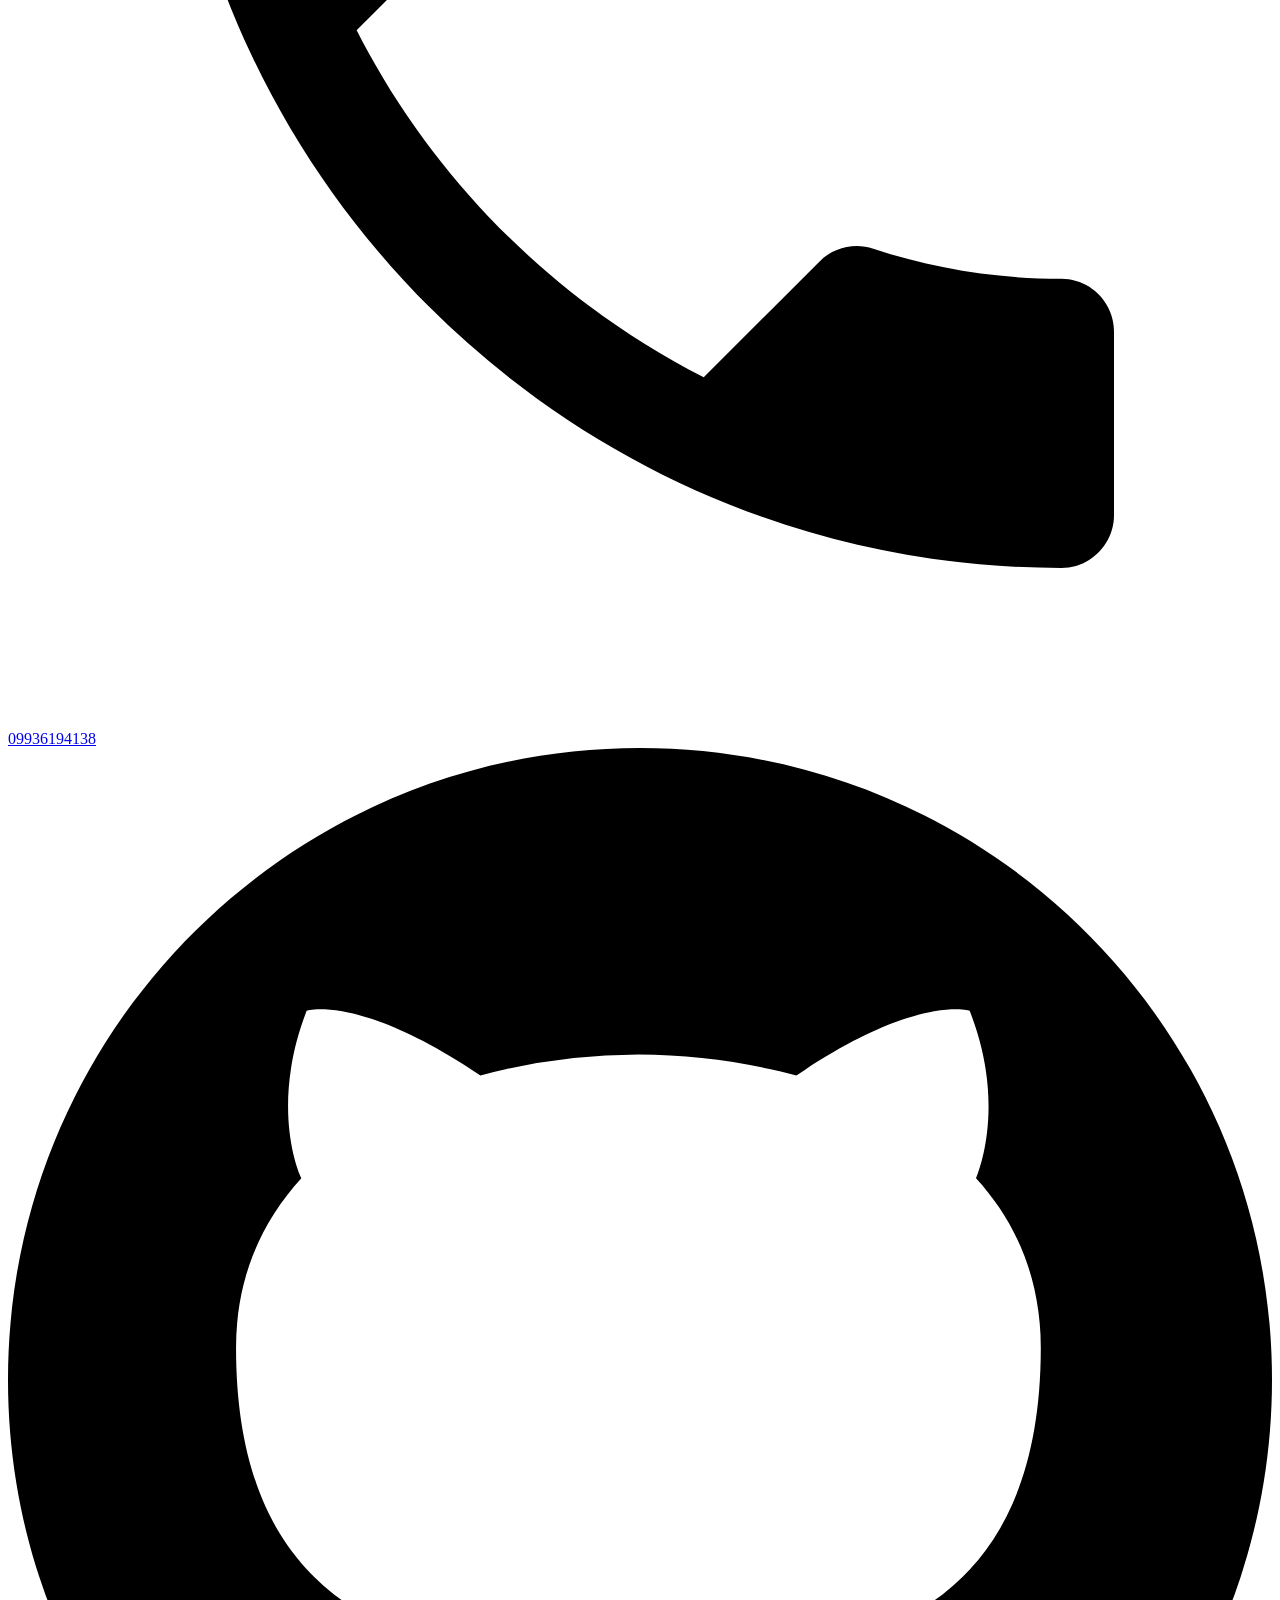
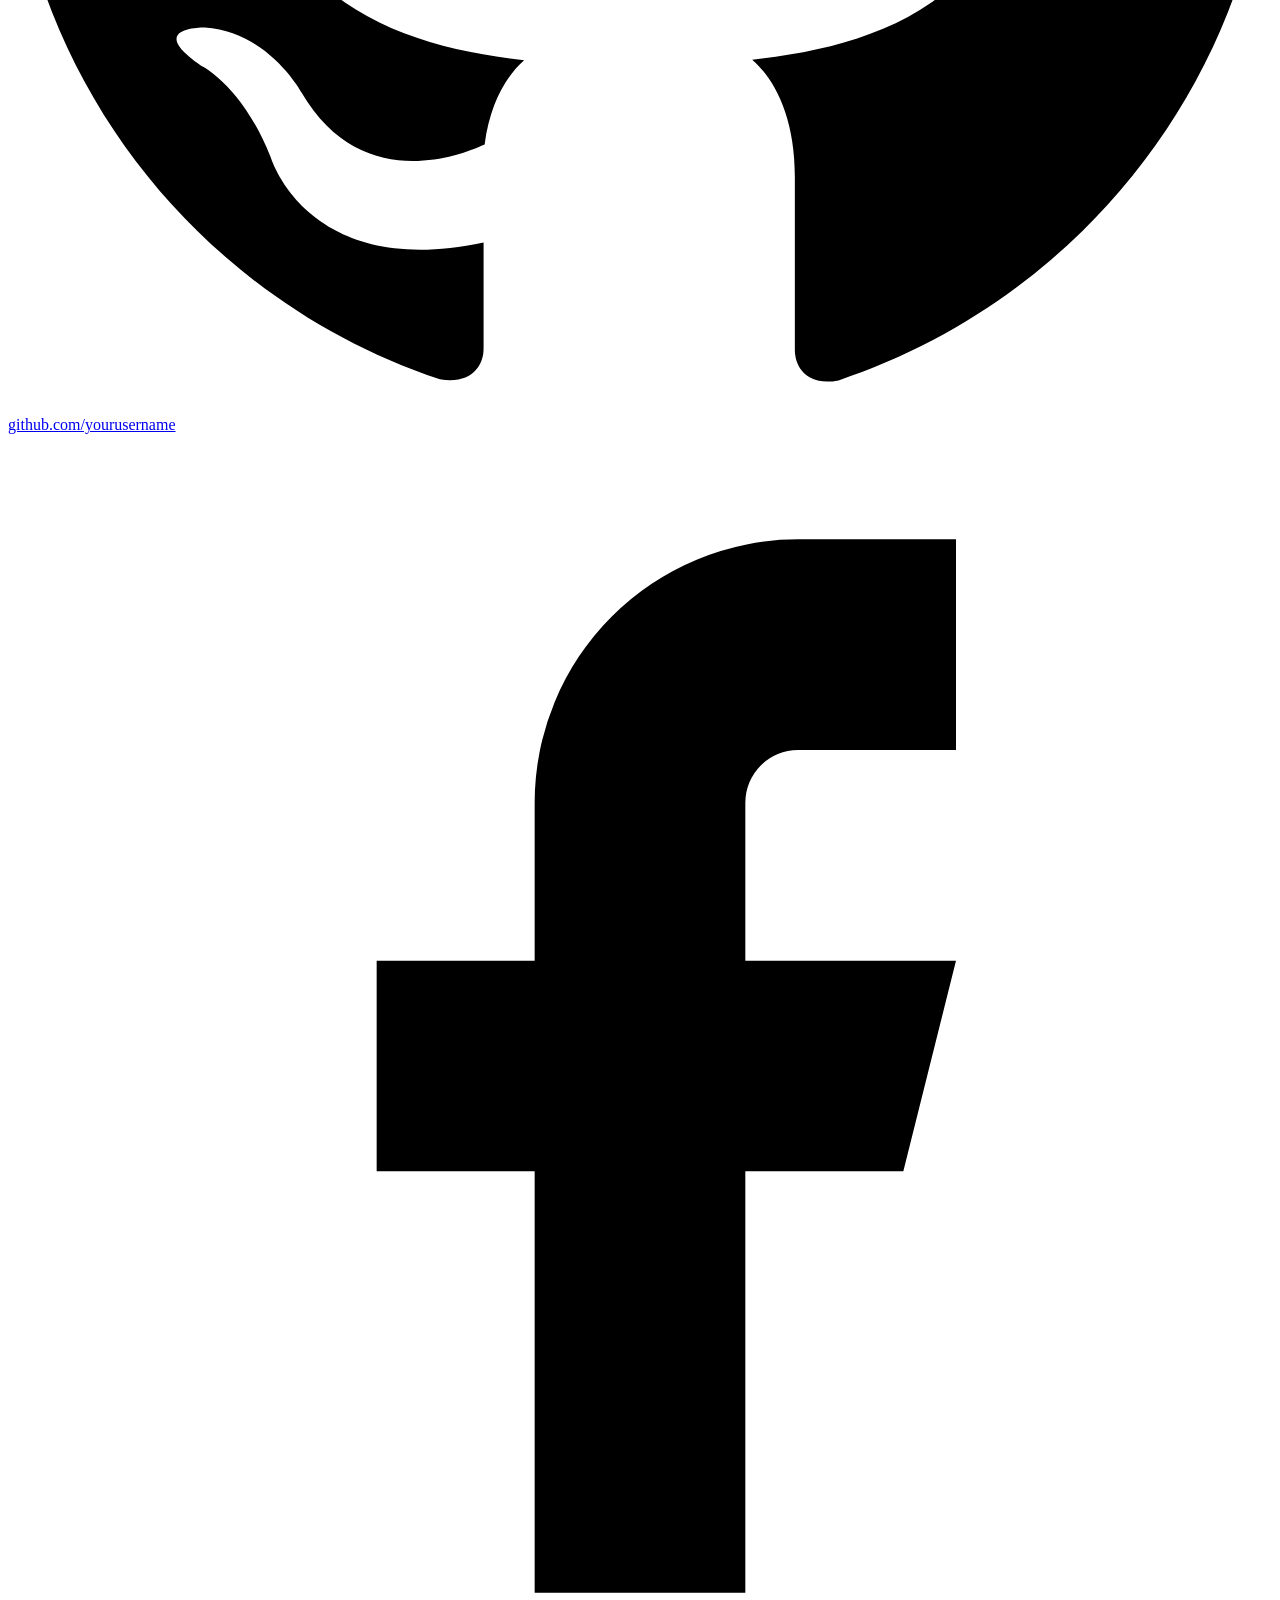
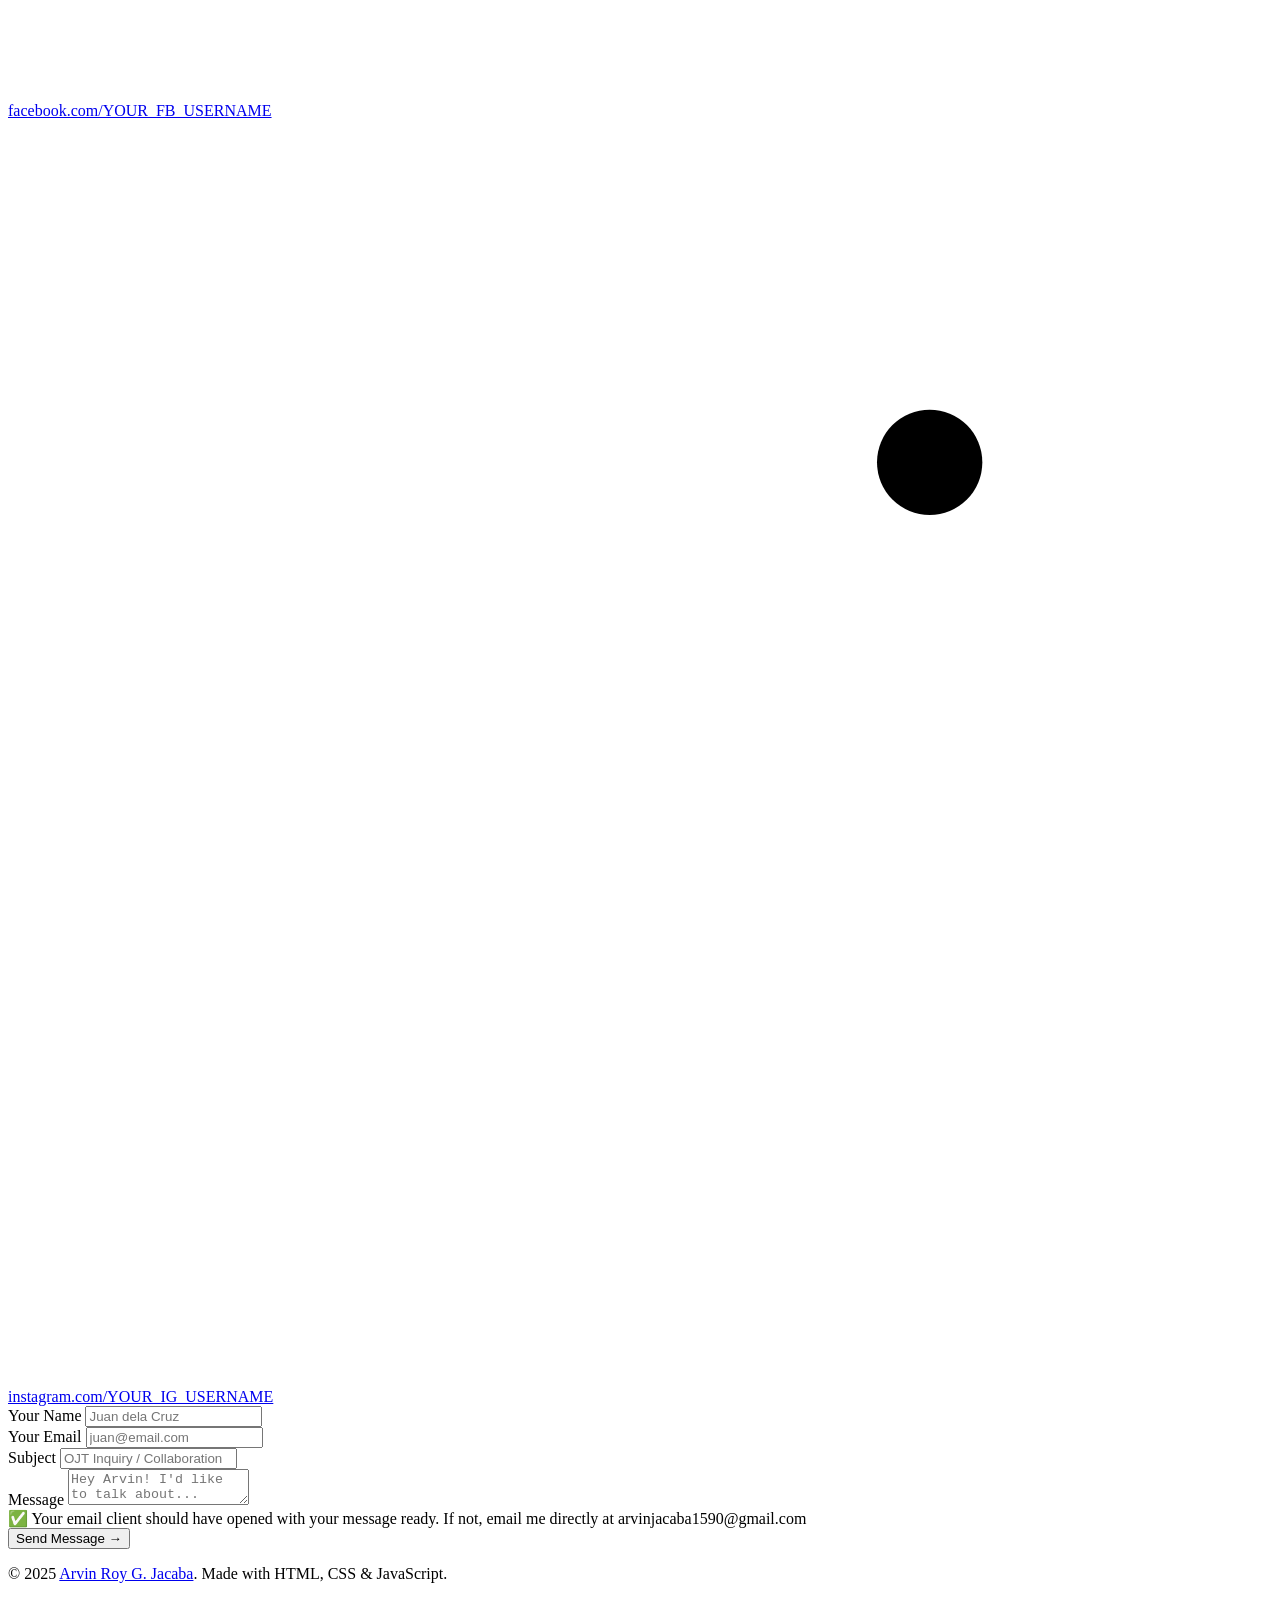
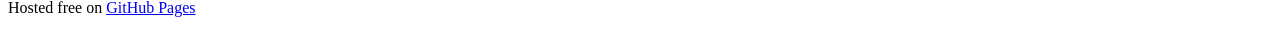
==== commit 4d0f4cb1: "Add files via upload" ====
--- a/index.html
+++ b/index.html
@@ -3,726 +3,266 @@
 <head>
   <meta charset="UTF-8" />
   <meta name="viewport" content="width=device-width, initial-scale=1.0"/>
-  <title>My Portfolio</title>
-  <link href="https://fonts.googleapis.com/css2?family=Playfair+Display:wght@400;700;900&family=Source+Sans+3:wght@300;400;600&display=swap" rel="stylesheet"/>
-  <style>
-    :root {
-      --crimson: #A51C30;
-      --dark-crimson: #7a1422;
-      --black: #0a0a0a;
-      --off-white: #F5F2EE;
-      --warm-gray: #b0a99e;
-      --light-gray: #e8e4df;
-      --text: #1a1a1a;
-      --card-bg: #ffffff;
-      --nav-height: 70px;
-    }
-
-    * { margin: 0; padding: 0; box-sizing: border-box; }
-
-    html { scroll-behavior: smooth; }
-
-    body {
-      font-family: 'Source Sans 3', sans-serif;
-      background: var(--off-white);
-      color: var(--text);
-      overflow-x: hidden;
-    }
-
-    /* ── NAV ── */
-    nav {
-      position: fixed; top: 0; left: 0; right: 0;
-      height: var(--nav-height);
-      background: var(--black);
-      display: flex; align-items: center; justify-content: space-between;
-      padding: 0 5vw;
-      z-index: 1000;
-      border-bottom: 3px solid var(--crimson);
-    }
-
-    .nav-logo {
-      font-family: 'Playfair Display', serif;
-      font-size: 1.4rem;
-      font-weight: 700;
-      color: #fff;
-      letter-spacing: 0.02em;
-    }
-
-    .nav-logo span { color: var(--crimson); }
-
-    .nav-links { display: flex; gap: 2.5rem; list-style: none; }
-
-    .nav-links a {
-      color: var(--warm-gray);
-      text-decoration: none;
-      font-size: 0.85rem;
-      font-weight: 600;
-      letter-spacing: 0.12em;
-      text-transform: uppercase;
-      transition: color 0.2s;
-      position: relative;
-    }
-
-    .nav-links a::after {
-      content: '';
-      position: absolute; bottom: -4px; left: 0; right: 0;
-      height: 2px; background: var(--crimson);
-      transform: scaleX(0);
-      transition: transform 0.2s;
-    }
-
-    .nav-links a:hover { color: #fff; }
-    .nav-links a:hover::after { transform: scaleX(1); }
-
-    .hamburger { display: none; flex-direction: column; gap: 5px; cursor: pointer; }
-    .hamburger span { width: 24px; height: 2px; background: #fff; transition: 0.3s; }
-
-    /* ── SECTIONS ── */
-    section {
-      min-height: 100vh;
-      padding: calc(var(--nav-height) + 60px) 5vw 80px;
-    }
-
-    section:nth-child(even) { background: #fff; }
-
-    .section-label {
-      font-size: 0.75rem;
-      font-weight: 600;
-      letter-spacing: 0.2em;
-      text-transform: uppercase;
-      color: var(--crimson);
-      margin-bottom: 0.6rem;
-    }
-
-    .section-title {
-      font-family: 'Playfair Display', serif;
-      font-size: clamp(2.2rem, 5vw, 3.8rem);
-      font-weight: 900;
-      line-height: 1.1;
-      color: var(--black);
-      margin-bottom: 1.5rem;
-    }
-
-    .divider {
-      width: 60px; height: 4px;
-      background: var(--crimson);
-      margin-bottom: 2.5rem;
-    }
-
-    /* ── HOME ── */
-    #home {
-      display: flex;
-      align-items: center;
-      background: var(--black);
-      position: relative;
-      overflow: hidden;
-      min-height: 100vh;
-      padding-top: var(--nav-height);
-    }
-
-    #home::before {
-      content: '';
-      position: absolute; inset: 0;
-      background: repeating-linear-gradient(
-        0deg,
-        transparent,
-        transparent 60px,
-        rgba(165,28,48,0.04) 60px,
-        rgba(165,28,48,0.04) 61px
-      ),
-      repeating-linear-gradient(
-        90deg,
-        transparent,
-        transparent 60px,
-        rgba(165,28,48,0.04) 60px,
-        rgba(165,28,48,0.04) 61px
-      );
-    }
-
-    #home::after {
-      content: 'PORTFOLIO';
-      position: absolute;
-      right: -2vw; bottom: -0.1em;
-      font-family: 'Playfair Display', serif;
-      font-size: clamp(8rem, 18vw, 22rem);
-      font-weight: 900;
-      color: rgba(165,28,48,0.08);
-      line-height: 1;
-      pointer-events: none;
-      user-select: none;
-    }
-
-    .home-content {
-      position: relative; z-index: 1;
-      max-width: 780px;
-    }
-
-    .home-greeting {
-      font-size: 0.85rem;
-      font-weight: 600;
-      letter-spacing: 0.2em;
-      text-transform: uppercase;
-      color: var(--crimson);
-      margin-bottom: 1rem;
-    }
-
-    .home-name {
-      font-family: 'Playfair Display', serif;
-      font-size: clamp(3rem, 7vw, 6rem);
-      font-weight: 900;
-      color: #fff;
-      line-height: 1.05;
-      margin-bottom: 1.2rem;
-    }
-
-    .home-name em {
-      font-style: normal;
-      color: var(--crimson);
-    }
-
-    .home-tagline {
-      font-size: clamp(1rem, 2vw, 1.25rem);
-      color: var(--warm-gray);
-      font-weight: 300;
-      max-width: 560px;
-      line-height: 1.6;
-      margin-bottom: 2.5rem;
-    }
-
-    .home-cta {
-      display: inline-flex;
-      align-items: center;
-      gap: 0.7rem;
-      background: var(--crimson);
-      color: #fff;
-      padding: 0.9rem 2rem;
-      text-decoration: none;
-      font-weight: 600;
-      font-size: 0.9rem;
-      letter-spacing: 0.08em;
-      text-transform: uppercase;
-      transition: background 0.2s, transform 0.2s;
-    }
-
-    .home-cta:hover { background: var(--dark-crimson); transform: translateY(-2px); }
-    .home-cta svg { width: 16px; }
-
-    /* ── ABOUT ── */
-    #about .about-grid {
-      display: grid;
-      grid-template-columns: 1fr 1fr;
-      gap: 5vw;
-      align-items: start;
-    }
-
-    .about-photo-wrap {
-      position: relative;
-    }
-
-    .about-photo {
-      width: 100%;
-      aspect-ratio: 4/5;
-      background: var(--light-gray);
-      display: flex; align-items: center; justify-content: center;
-      overflow: hidden;
-      position: relative;
-    }
-
-    .about-photo-placeholder {
-      font-size: 5rem;
-      opacity: 0.3;
-    }
-
-    .about-photo::before {
-      content: '';
-      position: absolute;
-      top: 16px; left: 16px; right: -16px; bottom: -16px;
-      border: 3px solid var(--crimson);
-      z-index: -1;
-    }
-
-    .about-text p {
-      font-size: 1.05rem;
-      line-height: 1.75;
-      color: #444;
-      margin-bottom: 1.2rem;
-    }
-
-    .skills-grid {
-      display: grid;
-      grid-template-columns: 1fr 1fr;
-      gap: 0.7rem;
-      margin-top: 2rem;
-    }
-
-    .skill-tag {
-      background: var(--off-white);
-      border-left: 3px solid var(--crimson);
-      padding: 0.5rem 1rem;
-      font-size: 0.85rem;
-      font-weight: 600;
-      color: var(--text);
-      letter-spacing: 0.04em;
-    }
-
-    /* ── PROJECTS ── */
-    #projects { background: var(--off-white); }
-
-    .project-tabs {
-      display: flex;
-      gap: 0;
-      margin-bottom: 3rem;
-      border-bottom: 2px solid var(--light-gray);
-    }
-
-    .tab-btn {
-      padding: 0.8rem 1.8rem;
-      background: none;
-      border: none;
-      font-family: 'Source Sans 3', sans-serif;
-      font-size: 0.85rem;
-      font-weight: 600;
-      letter-spacing: 0.1em;
-      text-transform: uppercase;
-      cursor: pointer;
-      color: var(--warm-gray);
-      border-bottom: 3px solid transparent;
-      margin-bottom: -2px;
-      transition: color 0.2s, border-color 0.2s;
-    }
-
-    .tab-btn.active { color: var(--crimson); border-bottom-color: var(--crimson); }
-    .tab-btn:hover { color: var(--text); }
-
-    .projects-grid {
-      display: grid;
-      grid-template-columns: repeat(auto-fill, minmax(300px, 1fr));
-      gap: 2rem;
-    }
-
-    .project-tab-content { display: none; }
-    .project-tab-content.active { display: block; }
-
-    .project-card {
-      background: var(--card-bg);
-      border: 1px solid var(--light-gray);
-      overflow: hidden;
-      transition: transform 0.25s, box-shadow 0.25s;
-      position: relative;
-    }
-
-    .project-card:hover {
-      transform: translateY(-6px);
-      box-shadow: 0 20px 50px rgba(0,0,0,0.12);
-    }
-
-    .project-card:hover .card-overlay { opacity: 1; }
-
-    .card-thumb {
-      width: 100%;
-      aspect-ratio: 16/9;
-      background: var(--light-gray);
-      display: flex; align-items: center; justify-content: center;
-      font-size: 3rem;
-      position: relative;
-      overflow: hidden;
-    }
-
-    .card-thumb-game { background: linear-gradient(135deg, #1a1a2e, #16213e); }
-    .card-thumb-web { background: linear-gradient(135deg, #0f2027, #203a43, #2c5364); }
-
-    .card-overlay {
-      position: absolute; inset: 0;
-      background: rgba(165,28,48,0.85);
-      display: flex; align-items: center; justify-content: center;
-      gap: 1rem;
-      opacity: 0;
-      transition: opacity 0.25s;
-    }
-
-    .card-overlay a {
-      color: #fff;
-      text-decoration: none;
-      font-size: 0.8rem;
-      font-weight: 600;
-      letter-spacing: 0.1em;
-      text-transform: uppercase;
-      border: 2px solid rgba(255,255,255,0.6);
-      padding: 0.5rem 1rem;
-      transition: border-color 0.2s;
-    }
-
-    .card-overlay a:hover { border-color: #fff; }
-
-    .card-body { padding: 1.4rem; }
-
-    .card-type {
-      font-size: 0.7rem;
-      font-weight: 700;
-      letter-spacing: 0.15em;
-      text-transform: uppercase;
-      color: var(--crimson);
-      margin-bottom: 0.4rem;
-    }
-
-    .card-title {
-      font-family: 'Playfair Display', serif;
-      font-size: 1.2rem;
-      font-weight: 700;
-      color: var(--black);
-      margin-bottom: 0.6rem;
-    }
-
-    .card-desc {
-      font-size: 0.9rem;
-      color: #666;
-      line-height: 1.55;
-      margin-bottom: 1rem;
-    }
-
-    .card-tags { display: flex; flex-wrap: wrap; gap: 0.4rem; }
-
-    .tag {
-      background: var(--off-white);
-      color: #555;
-      font-size: 0.72rem;
-      font-weight: 600;
-      padding: 0.25rem 0.6rem;
-      letter-spacing: 0.06em;
-    }
-
-    /* ADD PROJECT CARD */
-    .add-card {
-      border: 2px dashed var(--light-gray);
-      display: flex; flex-direction: column;
-      align-items: center; justify-content: center;
-      min-height: 280px;
-      cursor: pointer;
-      transition: border-color 0.2s, background 0.2s;
-      gap: 0.8rem;
-      color: var(--warm-gray);
-    }
-
-    .add-card:hover {
-      border-color: var(--crimson);
-      background: rgba(165,28,48,0.02);
-      color: var(--crimson);
-    }
-
-    .add-card svg { width: 36px; opacity: 0.5; }
-    .add-card span { font-size: 0.85rem; font-weight: 600; letter-spacing: 0.08em; text-transform: uppercase; }
-
-    /* ── CONTACT ── */
-    #contact {
-      background: var(--black);
-      color: #fff;
-    }
-
-    #contact .section-title { color: #fff; }
-
-    .contact-grid {
-      display: grid;
-      grid-template-columns: 1fr 1.2fr;
-      gap: 6vw;
-      align-items: start;
-    }
-
-    .contact-info p {
-      color: var(--warm-gray);
-      font-size: 1rem;
-      line-height: 1.7;
-      margin-bottom: 2rem;
-    }
-
-    .contact-links { display: flex; flex-direction: column; gap: 1rem; }
-
-    .contact-link {
-      display: flex; align-items: center; gap: 1rem;
-      color: var(--warm-gray);
-      text-decoration: none;
-      font-size: 0.95rem;
-      font-weight: 400;
-      transition: color 0.2s;
-      padding: 0.6rem 0;
-      border-bottom: 1px solid rgba(255,255,255,0.07);
-    }
-
-    .contact-link:hover { color: #fff; }
-
-    .contact-link-icon {
-      width: 40px; height: 40px;
-      background: rgba(165,28,48,0.2);
-      display: flex; align-items: center; justify-content: center;
-      flex-shrink: 0;
-    }
-
-    .contact-link-icon svg { width: 18px; fill: var(--crimson); }
-
-    .contact-form { display: flex; flex-direction: column; gap: 1.2rem; }
-
-    .form-group { display: flex; flex-direction: column; gap: 0.4rem; }
-
-    .form-group label {
-      font-size: 0.75rem;
-      font-weight: 600;
-      letter-spacing: 0.15em;
-      text-transform: uppercase;
-      color: var(--warm-gray);
-    }
-
-    .form-group input,
-    .form-group textarea {
-      background: rgba(255,255,255,0.06);
-      border: 1px solid rgba(255,255,255,0.12);
-      color: #fff;
-      padding: 0.85rem 1rem;
-      font-family: 'Source Sans 3', sans-serif;
-      font-size: 0.95rem;
-      outline: none;
-      transition: border-color 0.2s;
-      width: 100%;
-    }
-
-    .form-group input:focus,
-    .form-group textarea:focus {
-      border-color: var(--crimson);
-    }
-
-    .form-group textarea { min-height: 130px; resize: vertical; }
-
-    .form-submit {
-      background: var(--crimson);
-      color: #fff;
-      border: none;
-      padding: 1rem 2.2rem;
-      font-family: 'Source Sans 3', sans-serif;
-      font-size: 0.85rem;
-      font-weight: 700;
-      letter-spacing: 0.12em;
-      text-transform: uppercase;
-      cursor: pointer;
-      transition: background 0.2s, transform 0.2s;
-      align-self: flex-start;
-    }
-
-    .form-submit:hover { background: var(--dark-crimson); transform: translateY(-2px); }
-
-    /* ── FOOTER ── */
-    footer {
-      background: #050505;
-      border-top: 1px solid rgba(255,255,255,0.06);
-      padding: 2rem 5vw;
-      display: flex;
-      align-items: center;
-      justify-content: space-between;
-      flex-wrap: wrap;
-      gap: 1rem;
-    }
-
-    footer p {
-      color: rgba(255,255,255,0.25);
-      font-size: 0.8rem;
-    }
-
-    footer p a { color: var(--crimson); text-decoration: none; }
-
-    /* ── MOBILE ── */
-    @media (max-width: 768px) {
-      .nav-links { display: none; flex-direction: column; position: absolute; top: var(--nav-height); left: 0; right: 0; background: var(--black); padding: 1.5rem 5vw; gap: 1.2rem; }
-      .nav-links.open { display: flex; }
-      .hamburger { display: flex; }
-      #about .about-grid { grid-template-columns: 1fr; }
-      .about-photo { max-width: 320px; }
-      .skills-grid { grid-template-columns: 1fr; }
-      .contact-grid { grid-template-columns: 1fr; }
-      #home::after { display: none; }
-    }
-
-    /* ANIMATE IN */
-    .fade-up {
-      opacity: 0;
-      transform: translateY(30px);
-      transition: opacity 0.7s ease, transform 0.7s ease;
-    }
-    .fade-up.visible { opacity: 1; transform: translateY(0); }
-  </style>
+  <title>Arvin Roy G. Jacaba — Portfolio</title>
+  <link href="https://fonts.googleapis.com/css2?family=Syne:wght@400;600;700;800&family=DM+Sans:wght@300;400;500&display=swap" rel="stylesheet"/>
+  <link rel="stylesheet" href="style.css"/>
+  <!-- REMOVED inline style — all CSS is now in style.css -->
+  <style>/* All styles are in style.css */</style>
 </head>
 <body>
 
+<div class="cursor" id="cur"></div>
+<div class="cursor-ring" id="curRing"></div>
+
 <!-- NAV -->
 <nav>
-  <div class="nav-logo">My<span>.</span>Portfolio</div>
+  <div class="nav-logo">Arvin<span>.</span></div>
   <ul class="nav-links" id="navLinks">
     <li><a href="#home">Home</a></li>
     <li><a href="#about">About</a></li>
     <li><a href="#projects">Projects</a></li>
     <li><a href="#contact">Contact</a></li>
   </ul>
-  <div class="hamburger" id="hamburger" onclick="toggleMenu()">
+  <div class="hamburger" onclick="toggleMenu()">
     <span></span><span></span><span></span>
   </div>
 </nav>
 
 <!-- HOME -->
 <section id="home">
-  <div class="home-content">
-    <p class="home-greeting">👋 Hello, I'm</p>
-    <h1 class="home-name">Arvin<em> Roy </em><br>Jacaba</h1>
-    <p class="home-tagline">A passionate 4th-year Computer Science student developer who builds games and websites. Welcome to my personal portfolio — explore my work below.</p>
-    <a href="#projects" class="home-cta">
-      View My Projects
-      <svg viewBox="0 0 24 24" fill="none" stroke="currentColor" stroke-width="2.5"><path d="M5 12h14M12 5l7 7-7 7"/></svg>
-    </a>
+  <div class="home-inner">
+    <div class="home-badge">Available for OJT / Internship</div>
+    <h1 class="home-name">
+      <span class="line1">Arvin Roy</span>
+      <span class="line2">Jacaba</span>
+    </h1>
+    <p class="home-sub">
+      A <strong>4th-year Computer Science student</strong> at Arellano University, building games and web apps that people actually enjoy using.
+    </p>
+    <div class="home-btns">
+      <a href="#projects" class="btn-primary">
+        View My Work
+        <svg width="14" viewBox="0 0 24 24" fill="none" stroke="currentColor" stroke-width="2.5"><path d="M5 12h14M12 5l7 7-7 7"/></svg>
+      </a>
+      <!-- CV Download — replace CV_JACABA.docx with the actual path to your CV file -->
+      <a href="CV_JACABA.docx" download="Arvin_Jacaba_CV.docx" class="btn-ghost">
+        <svg width="14" viewBox="0 0 24 24" fill="none" stroke="currentColor" stroke-width="2.5"><path d="M21 15v4a2 2 0 0 1-2 2H5a2 2 0 0 1-2-2v-4"/><polyline points="7 10 12 15 17 10"/><line x1="12" y1="15" x2="12" y2="3"/></svg>
+        Download CV
+      </a>
+    </div>
   </div>
 </section>
 
 <!-- ABOUT -->
 <section id="about">
-  <p class="section-label fade-up">Get to know me</p>
-  <h2 class="section-title fade-up">About Me</h2>
-  <div class="divider fade-up"></div>
+  <p class="s-label fade-up">Who I am</p>
+  <h2 class="s-title fade-up">About Me</h2>
+  <div class="s-line fade-up"></div>
+
   <div class="about-grid">
-    <div class="about-photo-wrap fade-up">
-      <div class="about-photo">
-        <span class="about-photo-placeholder">🧑‍💻</span>
-        <!-- Replace with: <img src="your-photo.jpg" alt="Your Name" style="width:100%;height:100%;object-fit:cover;"> -->
-      </div>
-    </div>
-    <div class="about-text fade-up">
-      <p>Hi! I'm a developer based in the Philippines with a passion for creating engaging games and sleek websites. I love turning ideas into interactive experiences.</p>
-      <p>Whether it's designing a fun browser game or building a polished web app, I'm always looking to push my skills further and create things people enjoy using.</p>
-      <p>When I'm not coding, you'll find me exploring new game mechanics, learning new technologies, or leveling up my design skills.</p>
-      <div class="skills-grid">
-        <div class="skill-tag">HTML / CSS</div>
-        <div class="skill-tag">JavaScript</div>
-        <div class="skill-tag">Game Dev</div>
-        <div class="skill-tag">Web Design</div>
-        <div class="skill-tag">C#</div>
-        <div class="skill-tag">UI / UX</div>
-      </div>
-    </div>
+
+    <!-- Profile card: photo LEFT, info RIGHT -->
+    <div class="about-profile-card fade-up">
+      <div class="about-avatar">
+        <!-- Replace src with your actual photo path -->
+        <img src="arvin.jpg" alt="Arvin Roy G. Jacaba" onerror="this.style.display='none';this.parentNode.innerHTML='🧑‍💻'">
+      </div>
+      <div class="about-profile-info">
+        <h3>Arvin Roy G. Jacaba</h3>
+        <p class="role">CS Student &nbsp;·&nbsp; Web &amp; Game Developer</p>
+        <div class="about-meta">
+          <div class="meta-item">
+            <span class="meta-label">Location</span>
+            <span>Lot 15 Gumamela St., Pasig City</span>
+          </div>
+          <div class="meta-item">
+            <span class="meta-label">Email</span>
+            <span>arvinjacaba1590@gmail.com</span>
+          </div>
+          <div class="meta-item">
+            <span class="meta-label">Phone</span>
+            <span>09936194138</span>
+          </div>
+          <div class="meta-item">
+            <span class="meta-label">School</span>
+            <span>Arellano University — Juan Sumulong Campus, Manila</span>
+          </div>
+          <div class="meta-item">
+            <span class="meta-label">Degree</span>
+            <span>BS Computer Science · Expected May 2027</span>
+          </div>
+        </div>
+      </div>
+    </div>
+
+    <!-- Bio + Skills row -->
+    <div class="about-bottom">
+      <!-- Bio text -->
+      <div class="about-text-card fade-up">
+        <p>Hi! I'm a <strong>motivated BS Computer Science student</strong> seeking OJT placement in technical support, web development, and game development.</p>
+        <p>I'm eager to apply troubleshooting and hardware/software diagnostic skills for technical support, front-end coding knowledge (HTML, CSS, JavaScript, PHP) for web development, and basic game mechanics understanding with <strong>GDScript and C#</strong> in a real-world environment.</p>
+        <p>Committed to contributing to team goals, learning industry best practices, and gaining hands-on experience across <strong>software development, IT support, and interactive entertainment.</strong></p>
+      </div>
+
+      <!-- Skills chart card -->
+      <div class="skills-card fade-up">
+        <h4>Technical Skills</h4>
+        <div class="skill-bar-group" id="skillBars">
+          <!-- JS will render these from the data array -->
+        </div>
+
+        <div class="extra-skills-wrap">
+          <h4>Additional Skills</h4>
+          <div class="skill-chips">
+            <span class="chip">🔧 Hardware &amp; Software Support</span>
+            <span class="chip">📐 Prototyping</span>
+            <span class="chip">🤝 Customer Service</span>
+          </div>
+        </div>
+      </div>
+    </div>
+
   </div>
 </section>
 
 <!-- PROJECTS -->
 <section id="projects">
-  <p class="section-label fade-up">What I've built</p>
-  <h2 class="section-title fade-up">Projects</h2>
-  <div class="divider fade-up"></div>
+  <p class="s-label fade-up">What I've built</p>
+  <h2 class="s-title fade-up">Projects</h2>
+  <div class="s-line fade-up"></div>
 
   <div class="project-tabs fade-up">
-    <button class="tab-btn active" onclick="switchTab('all')">All</button>
-    <button class="tab-btn" onclick="switchTab('games')">🎮 Games</button>
-    <button class="tab-btn" onclick="switchTab('websites')">🌐 Websites</button>
-  </div>
-
-  <!-- ALL TAB -->
+    <button class="tab-btn active" onclick="switchTab('all',event)">All</button>
+    <button class="tab-btn" onclick="switchTab('games',event)">🎮 Games</button>
+    <button class="tab-btn" onclick="switchTab('websites',event)">🌐 Websites</button>
+  </div>
+
+  <!-- ALL -->
   <div class="project-tab-content active" id="tab-all">
     <div class="projects-grid">
 
-      <!-- GAME CARD -->
       <div class="project-card fade-up">
         <div class="card-thumb card-thumb-game">
           🎮
           <div class="card-overlay">
-            <a href="#" target="_blank">Play</a>
-            <a href="#" target="_blank">GitHub</a>
-          </div>
-        </div>
-        <div class="card-body">
-          <div class="card-type">Game</div>
-          <div class="card-title">My First Game</div>
-          <div class="card-desc">A fun browser-based game built with vanilla JavaScript. Replace this with your game's description!</div>
+            <!-- PASTE your GitHub Pages / itch.io live link below -->
+            <a href="" class="btn-live" target="_blank">Play</a>
+            <!-- PASTE your GitHub repo link below -->
+            <a href="" class="btn-gh" target="_blank">GitHub</a>
+          </div>
+        </div>
+        <div class="card-body">
+          <div class="card-type">Game · Game Development Course</div>
+          <div class="card-title">Slimey Goes High</div>
+          <div class="card-desc">A parkour platformer game for enthusiast players. Features a respawn mechanic where the character restarts from the beginning upon death.</div>
           <div class="card-tags">
-            <span class="tag">JavaScript</span>
-            <span class="tag">Canvas API</span>
-            <span class="tag">HTML5</span>
-          </div>
-        </div>
-      </div>
-
-      <!-- WEBSITE CARD -->
+            <span class="tag">JavaScript</span><span class="tag">C#</span><span class="tag">Platformer</span><span class="tag">Game Dev</span>
+          </div>
+        </div>
+      </div>
+
       <div class="project-card fade-up">
         <div class="card-thumb card-thumb-web">
-          🌐
-          <div class="card-overlay">
-            <a href="#" target="_blank">Visit</a>
-            <a href="#" target="_blank">GitHub</a>
-          </div>
-        </div>
-        <div class="card-body">
-          <div class="card-type">Website</div>
-          <div class="card-title">My First Website</div>
-          <div class="card-desc">A responsive website built with HTML, CSS, and JavaScript. Replace this with your project's description!</div>
+          🖥️
+          <div class="card-overlay">
+            <a href="" class="btn-live" target="_blank">Visit</a>
+            <a href="" class="btn-gh" target="_blank">GitHub</a>
+          </div>
+        </div>
+        <div class="card-body">
+          <div class="card-type">Website · Web Development Course</div>
+          <div class="card-title">Palatiw Consolidation &amp; Management System</div>
+          <div class="card-desc">Consolidates all records, prints, and supplies of students with their sizes. Allows printing of all records from Grade 1 to Grade 6 in a single copy.</div>
           <div class="card-tags">
-            <span class="tag">HTML</span>
-            <span class="tag">CSS</span>
-            <span class="tag">JavaScript</span>
-          </div>
-        </div>
-      </div>
-
-      <!-- ADD MORE -->
-      <div class="add-card fade-up" onclick="alert('Edit the HTML to add your own projects here!')">
+            <span class="tag">HTML</span><span class="tag">CSS</span><span class="tag">PHP</span><span class="tag">JavaScript</span>
+          </div>
+        </div>
+      </div>
+
+      <div class="project-card fade-up">
+        <div class="card-thumb card-thumb-web">
+          🍽️
+          <div class="card-overlay">
+            <a href="" class="btn-live" target="_blank">Visit</a>
+            <a href="" class="btn-gh" target="_blank">GitHub</a>
+          </div>
+        </div>
+        <div class="card-body">
+          <div class="card-type">Website · Web Development Course</div>
+          <div class="card-title">Tasty-P-Feast</div>
+          <div class="card-desc">Online ordering site for Filipino cuisines with a festive fiesta scenery design. Allows multiple menu selections with an interactive, engaging layout.</div>
+          <div class="card-tags">
+            <span class="tag">HTML</span><span class="tag">CSS</span><span class="tag">JavaScript</span><span class="tag">UI Design</span>
+          </div>
+        </div>
+      </div>
+
+      <div class="add-card fade-up" onclick="alert('To add a project: duplicate one of the project-card divs above and fill in the title, description, links, and tags.')">
         <svg viewBox="0 0 24 24" fill="none" stroke="currentColor" stroke-width="1.5"><circle cx="12" cy="12" r="10"/><path d="M12 8v8M8 12h8"/></svg>
-        <span>Add Your Project</span>
-      </div>
-
-    </div>
-  </div>
-
-  <!-- GAMES TAB -->
+        <span>Add New Project</span>
+      </div>
+    </div>
+  </div>
+
+  <!-- GAMES -->
   <div class="project-tab-content" id="tab-games">
     <div class="projects-grid">
       <div class="project-card fade-up">
         <div class="card-thumb card-thumb-game">
           🎮
           <div class="card-overlay">
-            <a href="#" target="_blank">Play</a>
-            <a href="#" target="_blank">GitHub</a>
-          </div>
-        </div>
-        <div class="card-body">
-          <div class="card-type">Game</div>
-          <div class="card-title">My First Game</div>
-          <div class="card-desc">Replace this with your game description. Add the live link and GitHub repo link above!</div>
-          <div class="card-tags">
-            <span class="tag">JavaScript</span>
-            <span class="tag">Canvas API</span>
-          </div>
-        </div>
-      </div>
-      <div class="add-card fade-up" onclick="alert('Edit the HTML to add your games here!')">
+            <a href="" class="btn-live" target="_blank">Play</a>
+            <a href="" class="btn-gh" target="_blank">GitHub</a>
+          </div>
+        </div>
+        <div class="card-body">
+          <div class="card-type">Game · Game Development Course</div>
+          <div class="card-title">Slimey Goes High</div>
+          <div class="card-desc">A parkour platformer game with a respawn mechanic upon death.</div>
+          <div class="card-tags"><span class="tag">JavaScript</span><span class="tag">C#</span><span class="tag">Platformer</span></div>
+        </div>
+      </div>
+      <div class="add-card fade-up" onclick="alert('Duplicate a project-card div and paste your game link!')">
         <svg viewBox="0 0 24 24" fill="none" stroke="currentColor" stroke-width="1.5"><circle cx="12" cy="12" r="10"/><path d="M12 8v8M8 12h8"/></svg>
-        <span>Add Your Game</span>
-      </div>
-    </div>
-  </div>
-
-  <!-- WEBSITES TAB -->
+        <span>Add Game</span>
+      </div>
+    </div>
+  </div>
+
+  <!-- WEBSITES -->
   <div class="project-tab-content" id="tab-websites">
     <div class="projects-grid">
       <div class="project-card fade-up">
-        <div class="card-thumb card-thumb-web">
-          🌐
-          <div class="card-overlay">
-            <a href="#" target="_blank">Visit</a>
-            <a href="#" target="_blank">GitHub</a>
-          </div>
-        </div>
-        <div class="card-body">
-          <div class="card-type">Website</div>
-          <div class="card-title">My First Website</div>
-          <div class="card-desc">Replace this with your website description. Add the live link and GitHub repo link above!</div>
-          <div class="card-tags">
-            <span class="tag">HTML</span>
-            <span class="tag">CSS</span>
-          </div>
-        </div>
-      </div>
-      <div class="add-card fade-up" onclick="alert('Edit the HTML to add your websites here!')">
+        <div class="card-thumb card-thumb-web">🖥️
+          <div class="card-overlay">
+            <a href="" class="btn-live" target="_blank">Visit</a>
+            <a href="" class="btn-gh" target="_blank">GitHub</a>
+          </div>
+        </div>
+        <div class="card-body">
+          <div class="card-type">Website · Web Development Course</div>
+          <div class="card-title">Palatiw Consolidation &amp; Management System</div>
+          <div class="card-desc">Student records and supplies management system with batch printing from Grade 1–6.</div>
+          <div class="card-tags"><span class="tag">HTML</span><span class="tag">CSS</span><span class="tag">PHP</span><span class="tag">JavaScript</span></div>
+        </div>
+      </div>
+      <div class="project-card fade-up">
+        <div class="card-thumb card-thumb-web">🍽️
+          <div class="card-overlay">
+            <a href="" class="btn-live" target="_blank">Visit</a>
+            <a href="" class="btn-gh" target="_blank">GitHub</a>
+          </div>
+        </div>
+        <div class="card-body">
+          <div class="card-type">Website · Web Development Course</div>
+          <div class="card-title">Tasty-P-Feast</div>
+          <div class="card-desc">Filipino cuisine ordering site with a festive fiesta design and multiple menu selections.</div>
+          <div class="card-tags"><span class="tag">HTML</span><span class="tag">CSS</span><span class="tag">JavaScript</span></div>
+        </div>
+      </div>
+      <div class="add-card fade-up" onclick="alert('Duplicate a project-card div and paste your website link!')">
         <svg viewBox="0 0 24 24" fill="none" stroke="currentColor" stroke-width="1.5"><circle cx="12" cy="12" r="10"/><path d="M12 8v8M8 12h8"/></svg>
-        <span>Add Your Website</span>
+        <span>Add Website</span>
       </div>
     </div>
   </div>
@@ -730,96 +270,85 @@
 
 <!-- CONTACT -->
 <section id="contact">
-  <p class="section-label fade-up" style="color:var(--crimson)">Let's work together</p>
-  <h2 class="section-title fade-up">Contact Me</h2>
-  <div class="divider fade-up"></div>
+  <p class="s-label fade-up">Get in touch</p>
+  <h2 class="s-title fade-up">Contact Me</h2>
+  <div class="s-line fade-up"></div>
+
   <div class="contact-grid">
-    <div class="contact-info fade-up">
-      <p>Have a project in mind, want to collaborate, or just want to say hi? Drop me a message — I'd love to hear from you!</p>
+
+    <!-- LEFT: info + links -->
+    <div class="contact-info-col fade-up">
+      <p>Looking for an OJT opportunity or want to collaborate on a project? I'd love to hear from you!</p>
       <div class="contact-links">
-        <a class="contact-link" href="mailto:your@email.com">
-          <div class="contact-link-icon">
+        <a class="c-link" href="mailto:arvinjacaba1590@gmail.com">
+          <div class="c-icon">
             <svg viewBox="0 0 24 24"><path d="M20 4H4c-1.1 0-2 .9-2 2v12c0 1.1.9 2 2 2h16c1.1 0 2-.9 2-2V6c0-1.1-.9-2-2-2zm0 4l-8 5-8-5V6l8 5 8-5v2z"/></svg>
           </div>
-          your@email.com
-        </a>
-        <a class="contact-link" href="https://github.com/yourusername" target="_blank">
-          <div class="contact-link-icon">
+          arvinjacaba1590@gmail.com
+        </a>
+        <a class="c-link" href="tel:09936194138">
+          <div class="c-icon">
+            <svg viewBox="0 0 24 24"><path d="M6.62 10.79c1.44 2.83 3.76 5.14 6.59 6.59l2.2-2.2c.27-.27.67-.36 1.02-.24 1.12.37 2.33.57 3.57.57.55 0 1 .45 1 1V20c0 .55-.45 1-1 1-9.39 0-17-7.61-17-17 0-.55.45-1 1-1h3.5c.55 0 1 .45 1 1 0 1.25.2 2.45.57 3.57.11.35.03.74-.25 1.02l-2.2 2.2z"/></svg>
+          </div>
+          09936194138
+        </a>
+        <a class="c-link" href="https://github.com/yourusername" target="_blank">
+          <div class="c-icon">
             <svg viewBox="0 0 24 24"><path d="M12 0C5.37 0 0 5.37 0 12c0 5.3 3.44 9.8 8.2 11.38.6.1.83-.26.83-.58v-2.02c-3.34.72-4.04-1.61-4.04-1.61-.54-1.38-1.33-1.75-1.33-1.75-1.08-.74.08-.72.08-.72 1.2.08 1.83 1.23 1.83 1.23 1.06 1.82 2.8 1.3 3.48.99.1-.77.41-1.3.75-1.6-2.67-.3-5.47-1.33-5.47-5.93 0-1.31.47-2.38 1.24-3.22-.14-.3-.54-1.52.1-3.18 0 0 1.01-.32 3.3 1.23a11.5 11.5 0 013-.4c1.02.005 2.04.14 3 .4 2.28-1.55 3.29-1.23 3.29-1.23.65 1.66.24 2.88.12 3.18.77.84 1.23 1.91 1.23 3.22 0 4.61-2.81 5.63-5.48 5.92.43.37.81 1.1.81 2.22v3.29c0 .32.22.7.83.58C20.56 21.8 24 17.3 24 12c0-6.63-5.37-12-12-12z"/></svg>
           </div>
           github.com/yourusername
         </a>
-        <a class="contact-link" href="https://linkedin.com/in/yourusername" target="_blank">
-          <div class="contact-link-icon">
-            <svg viewBox="0 0 24 24"><path d="M20.45 20.45h-3.55v-5.57c0-1.33-.02-3.04-1.85-3.04-1.85 0-2.14 1.45-2.14 2.94v5.67H9.36V9h3.41v1.56h.05c.48-.9 1.64-1.85 3.37-1.85 3.6 0 4.27 2.37 4.27 5.45v6.29zM5.34 7.43a2.06 2.06 0 110-4.12 2.06 2.06 0 010 4.12zm1.78 13.02H3.56V9h3.56v11.45zM22.23 0H1.77C.79 0 0 .77 0 1.72v20.56C0 23.23.79 24 1.77 24h20.46c.98 0 1.77-.77 1.77-1.72V1.72C24 .77 23.21 0 22.23 0z"/></svg>
-          </div>
-          linkedin.com/in/yourusername
-        </a>
-      </div>
-    </div>
-    <form class="contact-form fade-up" onsubmit="handleSubmit(event)">
-      <div class="form-group">
-        <label>Your Name</label>
-        <input type="text" placeholder="Juan dela Cruz" required />
-      </div>
-      <div class="form-group">
-        <label>Email Address</label>
-        <input type="email" placeholder="juan@email.com" required />
-      </div>
-      <div class="form-group">
-        <label>Message</label>
-        <textarea placeholder="Hey! I'd like to talk about..." required></textarea>
-      </div>
-      <button type="submit" class="form-submit">Send Message →</button>
+        <!-- FACEBOOK — replace YOUR_FB_USERNAME -->
+        <a class="c-link" href="https://facebook.com/YOUR_FB_USERNAME" target="_blank">
+          <div class="c-icon">
+            <svg viewBox="0 0 24 24"><path d="M18 2h-3a5 5 0 0 0-5 5v3H7v4h3v8h4v-8h3l1-4h-4V7a1 1 0 0 1 1-1h3z"/></svg>
+          </div>
+          facebook.com/YOUR_FB_USERNAME
+        </a>
+        <!-- INSTAGRAM — replace YOUR_IG_USERNAME -->
+        <a class="c-link" href="https://instagram.com/YOUR_IG_USERNAME" target="_blank">
+          <div class="c-icon">
+            <svg viewBox="0 0 24 24"><rect x="2" y="2" width="20" height="20" rx="5" ry="5" fill="none" stroke="var(--pink)" stroke-width="1.8"/><path d="M16 11.37A4 4 0 1 1 12.63 8 4 4 0 0 1 16 11.37z" fill="none" stroke="var(--pink)" stroke-width="1.8"/><circle cx="17.5" cy="6.5" r="1" fill="var(--pink)"/></svg>
+          </div>
+          instagram.com/YOUR_IG_USERNAME
+        </a>
+      </div>
+    </div>
+
+    <!-- RIGHT: contact form → sends to Gmail via mailto -->
+    <form class="contact-form fade-up" id="contactForm" onsubmit="handleSubmit(event)">
+      <div class="form-row">
+        <div class="fg">
+          <label for="senderName">Your Name</label>
+          <input id="senderName" type="text" placeholder="Juan dela Cruz" required />
+        </div>
+        <div class="fg">
+          <label for="senderEmail">Your Email</label>
+          <input id="senderEmail" type="email" placeholder="juan@email.com" required />
+        </div>
+      </div>
+      <div class="fg">
+        <label for="msgSubject">Subject</label>
+        <input id="msgSubject" type="text" placeholder="OJT Inquiry / Collaboration" required />
+      </div>
+      <div class="fg">
+        <label for="msgBody">Message</label>
+        <textarea id="msgBody" placeholder="Hey Arvin! I'd like to talk about..." required></textarea>
+      </div>
+      <div class="form-success" id="formSuccess">
+        ✅ Your email client should have opened with your message ready. If not, email me directly at arvinjacaba1590@gmail.com
+      </div>
+      <button type="submit" class="btn-submit">Send Message →</button>
     </form>
   </div>
 </section>
 
 <!-- FOOTER -->
 <footer>
-  <p>© 2025 <a href="#">Your Name</a>. Built with HTML, CSS & JavaScript.</p>
-  <p>Hosted on <a href="https://pages.github.com" target="_blank">GitHub Pages</a></p>
+  <p>© 2025 <a href="#">Arvin Roy G. Jacaba</a>. Made with HTML, CSS &amp; JavaScript.</p>
+  <p>Hosted free on <a href="https://pages.github.com" target="_blank">GitHub Pages</a></p>
 </footer>
 
-<script>
-  // Mobile menu
-  function toggleMenu() {
-    document.getElementById('navLinks').classList.toggle('open');
-  }
-
-  // Close menu on link click
-  document.querySelectorAll('.nav-links a').forEach(a => {
-    a.addEventListener('click', () => {
-      document.getElementById('navLinks').classList.remove('open');
-    });
-  });
-
-  // Tabs
-  function switchTab(tab) {
-    document.querySelectorAll('.project-tab-content').forEach(c => c.classList.remove('active'));
-    document.querySelectorAll('.tab-btn').forEach(b => b.classList.remove('active'));
-    document.getElementById('tab-' + tab).classList.add('active');
-    event.target.classList.add('active');
-  }
-
-  // Scroll animations
-  const observer = new IntersectionObserver((entries) => {
-    entries.forEach(e => {
-      if (e.isIntersecting) {
-        e.target.classList.add('visible');
-        observer.unobserve(e.target);
-      }
-    });
-  }, { threshold: 0.15 });
-
-  document.querySelectorAll('.fade-up').forEach(el => observer.observe(el));
-
-  // Contact form
-  function handleSubmit(e) {
-    e.preventDefault();
-    alert('Thanks for your message! (Connect this form to a service like Formspree to receive real emails.)');
-    e.target.reset();
-  }
-</script>
+<script src="main.js"></script>
 </body>
 </html>
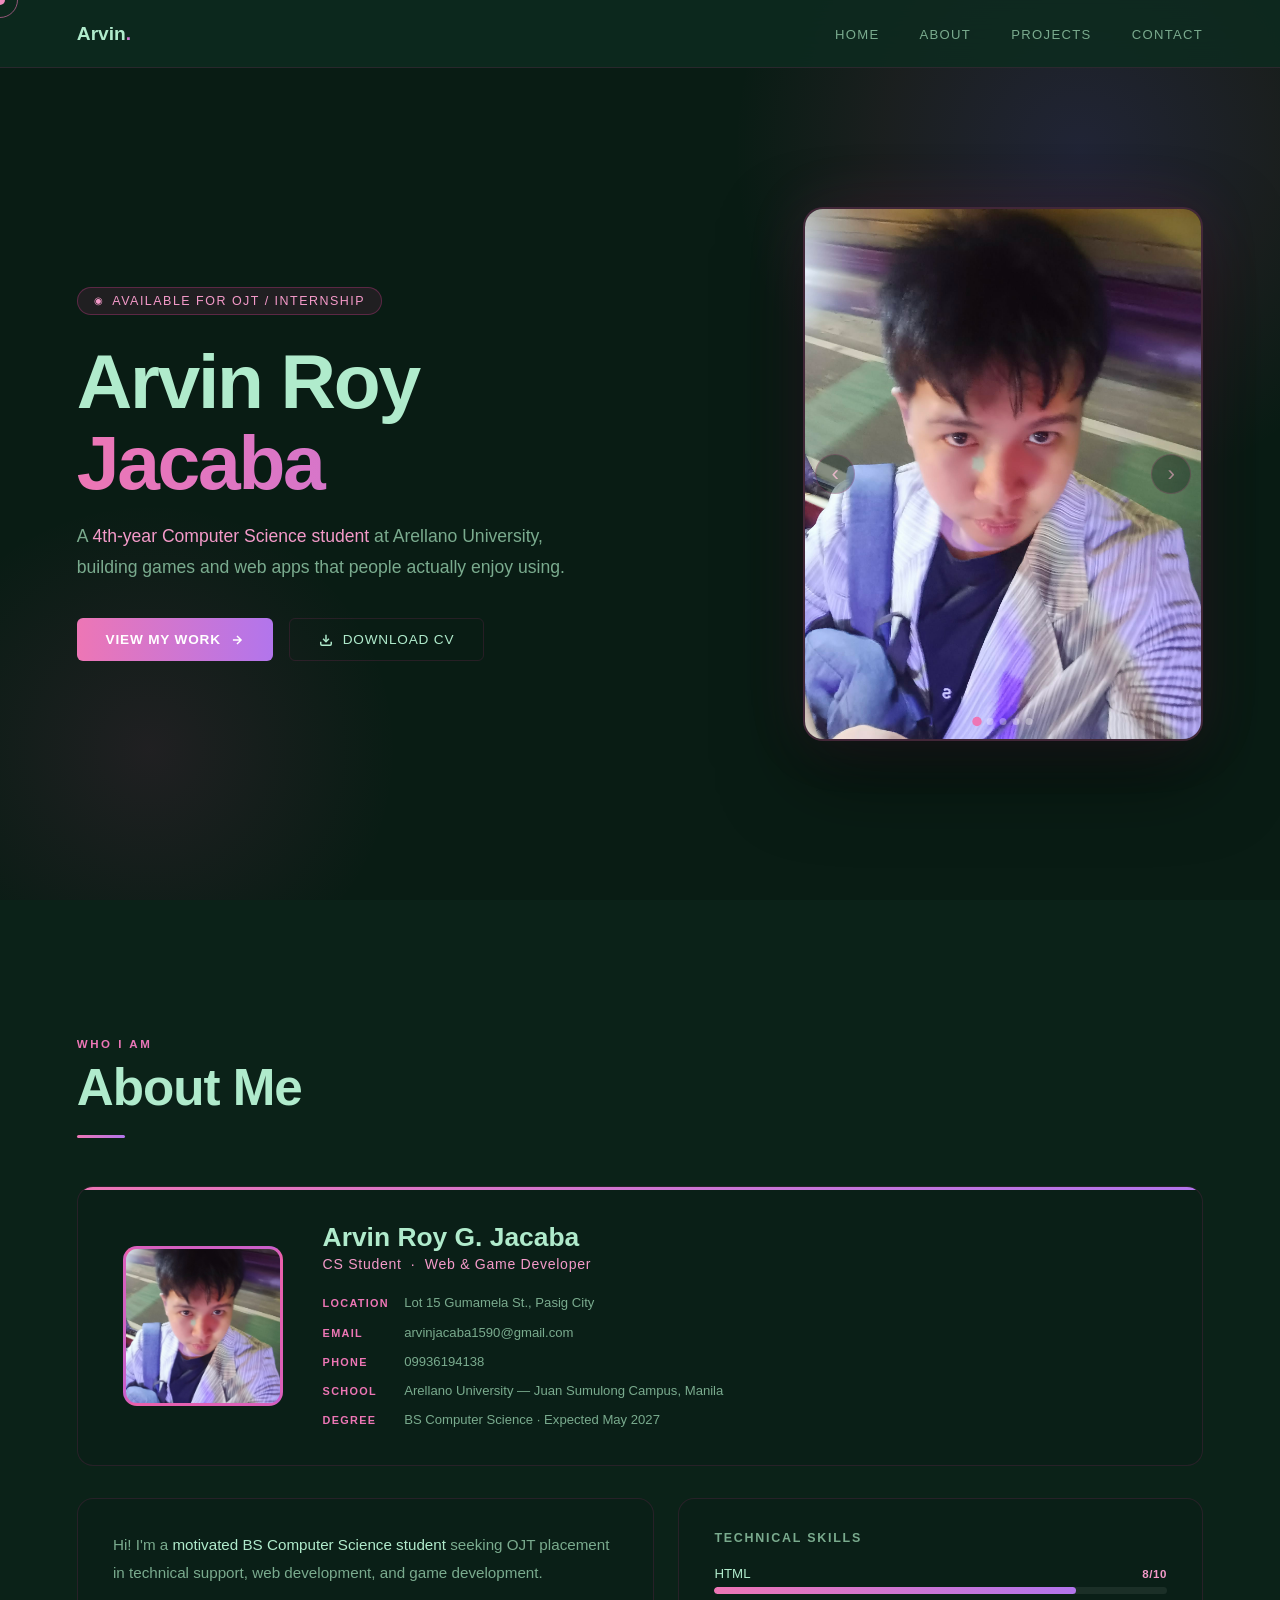
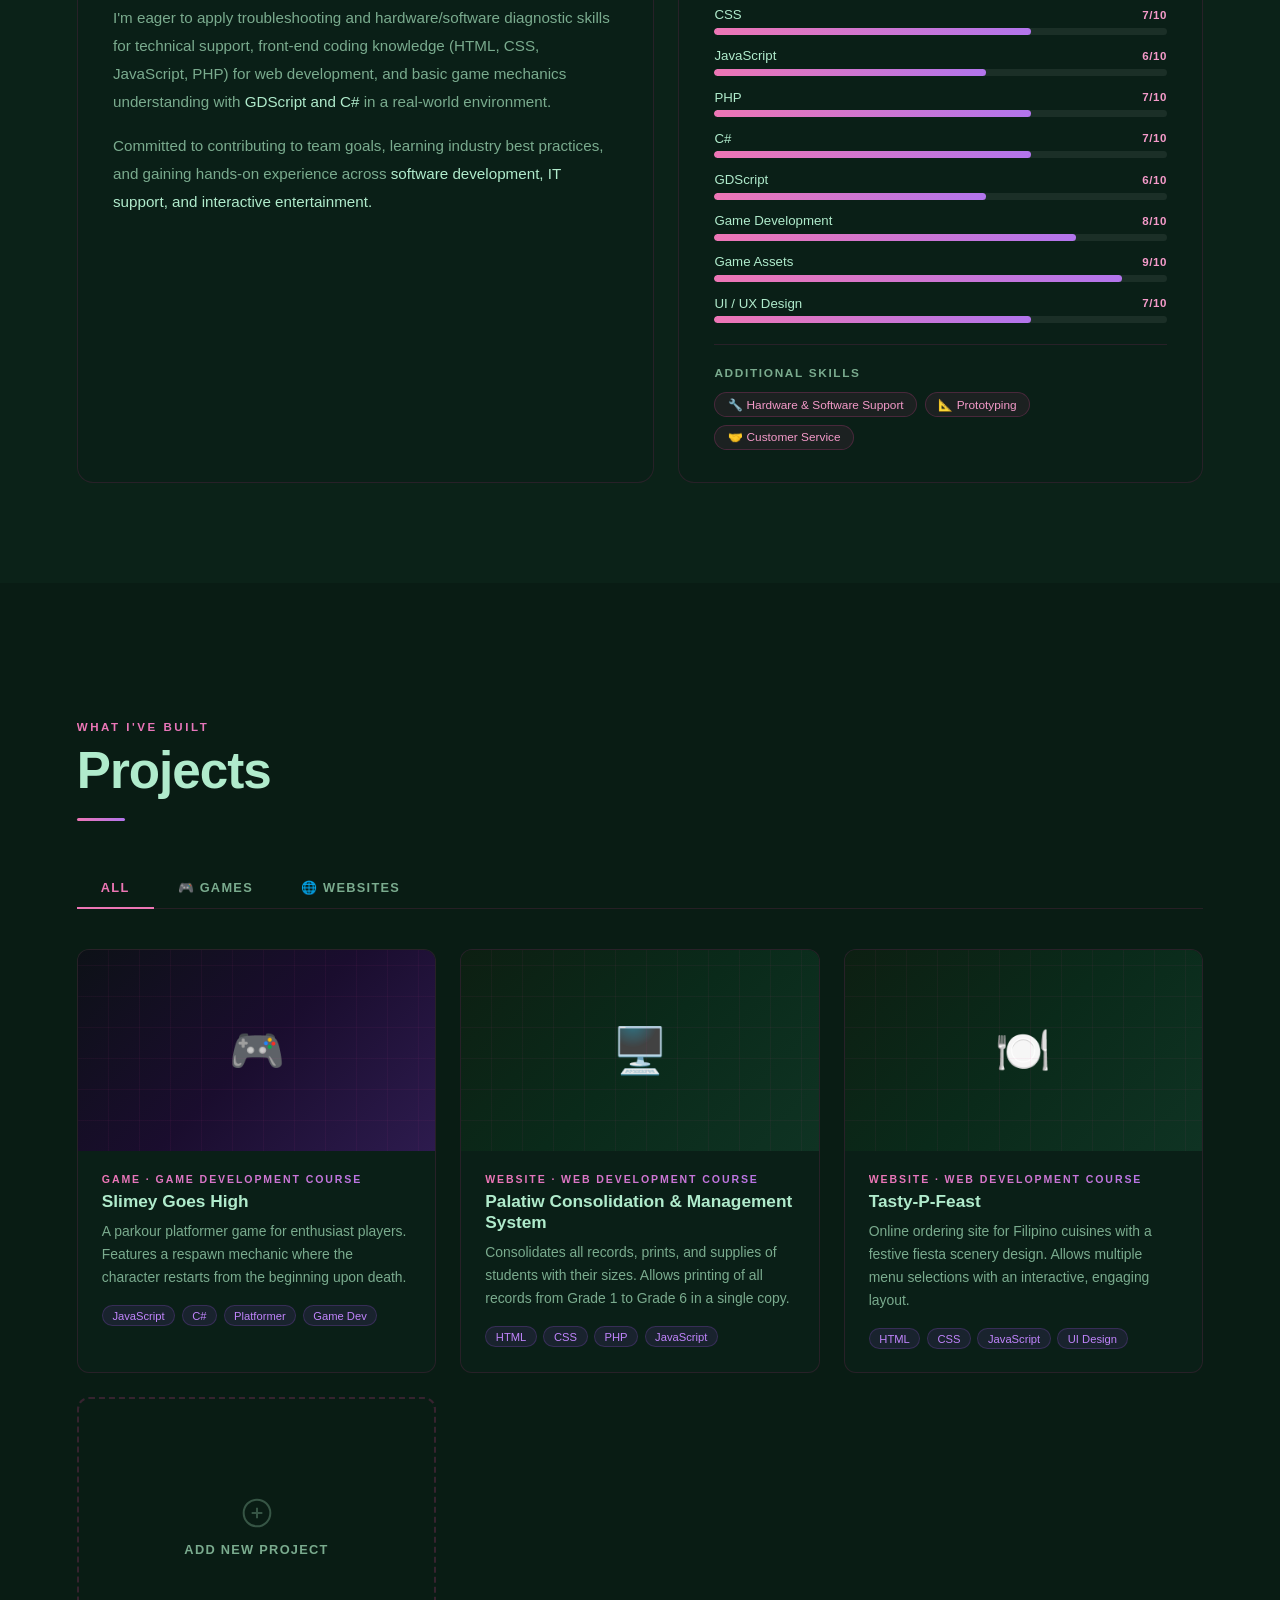
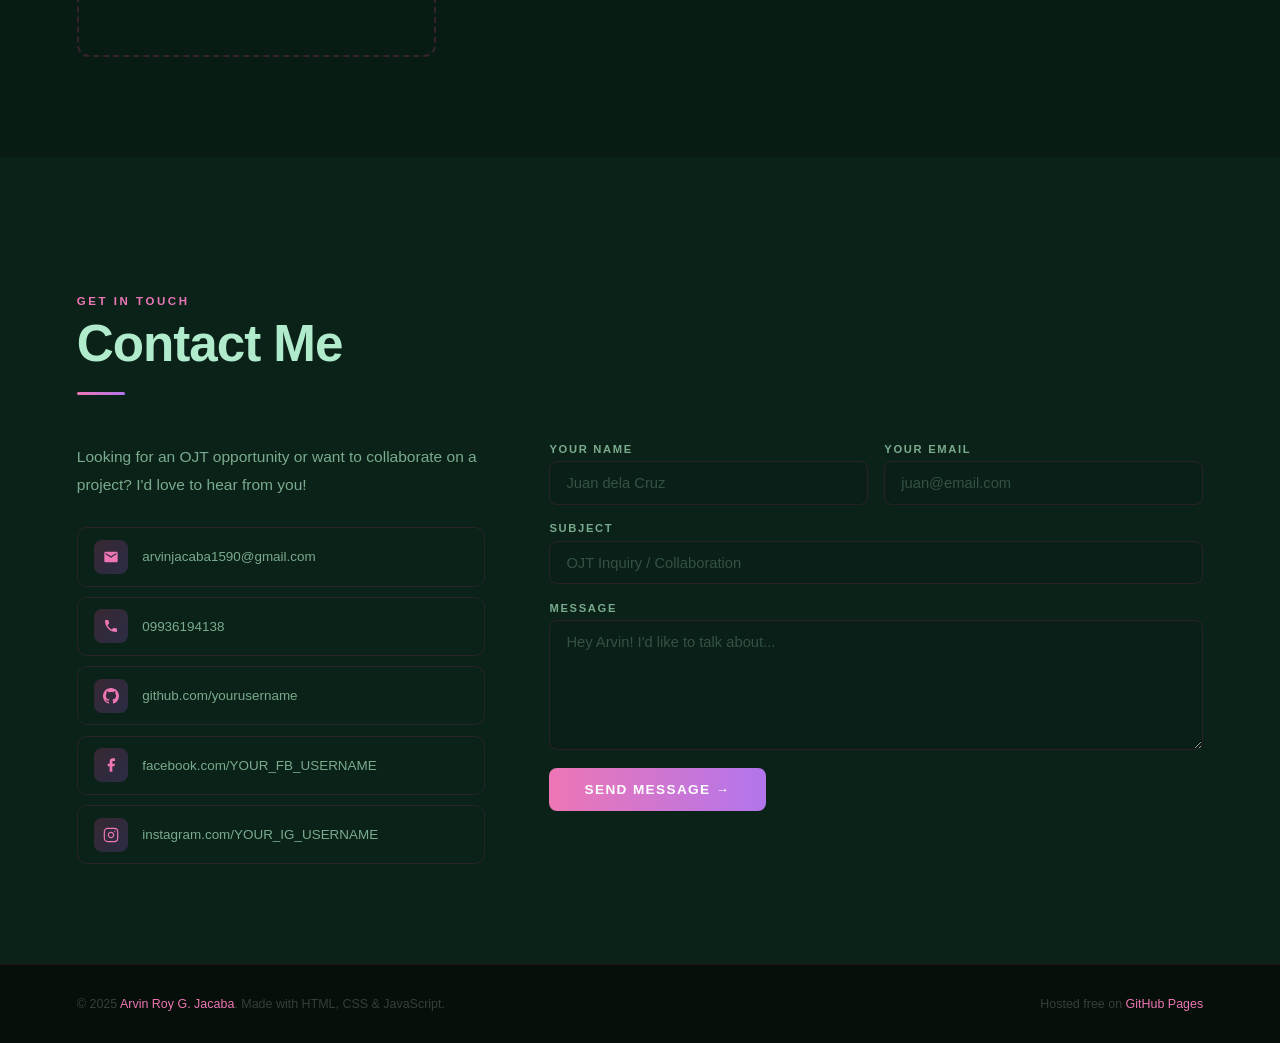
==== commit 08327f57: "Add files via upload" ====
--- a/index.html
+++ b/index.html
@@ -30,26 +30,65 @@
 
 <!-- HOME -->
 <section id="home">
-  <div class="home-inner">
-    <div class="home-badge">Available for OJT / Internship</div>
-    <h1 class="home-name">
-      <span class="line1">Arvin Roy</span>
-      <span class="line2">Jacaba</span>
-    </h1>
-    <p class="home-sub">
-      A <strong>4th-year Computer Science student</strong> at Arellano University, building games and web apps that people actually enjoy using.
-    </p>
-    <div class="home-btns">
-      <a href="#projects" class="btn-primary">
-        View My Work
-        <svg width="14" viewBox="0 0 24 24" fill="none" stroke="currentColor" stroke-width="2.5"><path d="M5 12h14M12 5l7 7-7 7"/></svg>
-      </a>
-      <!-- CV Download — replace CV_JACABA.docx with the actual path to your CV file -->
-      <a href="CV_JACABA.docx" download="Arvin_Jacaba_CV.docx" class="btn-ghost">
-        <svg width="14" viewBox="0 0 24 24" fill="none" stroke="currentColor" stroke-width="2.5"><path d="M21 15v4a2 2 0 0 1-2 2H5a2 2 0 0 1-2-2v-4"/><polyline points="7 10 12 15 17 10"/><line x1="12" y1="15" x2="12" y2="3"/></svg>
-        Download CV
-      </a>
-    </div>
+  <div class="home-layout">
+
+    <!-- LEFT: text -->
+    <div class="home-inner">
+      <div class="home-badge">Available for OJT / Internship</div>
+      <h1 class="home-name">
+        <span class="line1">Arvin Roy</span>
+        <span class="line2">Jacaba</span>
+      </h1>
+      <p class="home-sub">
+        A <strong>4th-year Computer Science student</strong> at Arellano University, building games and web apps that people actually enjoy using.
+      </p>
+      <div class="home-btns">
+        <a href="#projects" class="btn-primary">
+          View My Work
+          <svg width="14" viewBox="0 0 24 24" fill="none" stroke="currentColor" stroke-width="2.5"><path d="M5 12h14M12 5l7 7-7 7"/></svg>
+        </a>
+        <!-- CV downloads the generated file placed in the same folder -->
+        <a href="CV_JACABA.docx" download="Arvin_Jacaba_CV.docx" class="btn-ghost">
+          <svg width="14" viewBox="0 0 24 24" fill="none" stroke="currentColor" stroke-width="2.5"><path d="M21 15v4a2 2 0 0 1-2 2H5a2 2 0 0 1-2-2v-4"/><polyline points="7 10 12 15 17 10"/><line x1="12" y1="15" x2="12" y2="3"/></svg>
+          Download CV
+        </a>
+      </div>
+    </div>
+
+    <!-- RIGHT: photo gallery slider -->
+    <div class="home-gallery">
+      <div class="gallery-track" id="galleryTrack">
+        <!--
+          ADD YOUR PHOTOS HERE.
+          Duplicate the <div class="gallery-slide"> block for each photo.
+          Replace src="arvin.jpg" with your actual image file paths.
+          All images must be in the same folder as index.html.
+        -->
+        <div class="gallery-slide active">
+          <img src="arvin.jpg" alt="Arvin Roy Jacaba" onerror="this.parentNode.style.background='linear-gradient(135deg,#1a4434,#0b2218)';this.style.display='none'">
+        </div>
+        <div class="gallery-slide">
+          <img src="arvin2.jpg" alt="Arvin Roy Jacaba" onerror="this.parentNode.style.background='linear-gradient(135deg,#2d1b4e,#1a0d2e)';this.style.display='none'">
+        </div>
+        <div class="gallery-slide">
+          <img src="arvin3.jpg" alt="Arvin Roy Jacaba" onerror="this.parentNode.style.background='linear-gradient(135deg,#0f3323,#091c14)';this.style.display='none'">
+        </div>
+        <div class="gallery-slide">
+          <img src="arvin4.jpg" alt="Arvin Roy Jacaba" onerror="this.parentNode.style.background='linear-gradient(135deg,#0f3323,#091c14)';this.style.display='none'">
+        </div>
+        <div class="gallery-slide">
+          <img src="arvin5.jpg" alt="Arvin Roy Jacaba" onerror="this.parentNode.style.background='linear-gradient(135deg,#0f3323,#091c14)';this.style.display='none'">
+        </div>
+      </div>
+
+      <!-- Controls -->
+      <button class="gallery-btn gallery-prev" onclick="galleryPrev()" aria-label="Previous photo">&#8249;</button>
+      <button class="gallery-btn gallery-next" onclick="galleryNext()" aria-label="Next photo">&#8250;</button>
+
+      <!-- Dots -->
+      <div class="gallery-dots" id="galleryDots"></div>
+    </div>
+
   </div>
 </section>
 
--- a/style.css
+++ b/style.css
@@ -0,0 +1,645 @@
+/* =============================================
+   Arvin Roy G. Jacaba — Portfolio Stylesheet
+   ============================================= */
+
+/* ── Variables ── */
+:root {
+  --green:       #091c14;
+  --green-mid:   #0b2218;
+  --green-card:  #0a1f17;
+  --green-soft:  #1a4434;
+  --pink:        #ed76b5;
+  --pink-light:  #f49ac9;
+  --violet:      #b275ec;
+  --accent:      #ec59a7;
+  --text:        #b0ebcc;
+  --muted:       #7aab8e;
+  --border:      rgba(175, 49, 116, 0.18);
+  --nav-h:       68px;
+}
+
+/* ── Reset ── */
+*, *::before, *::after { margin: 0; padding: 0; box-sizing: border-box; }
+html { scroll-behavior: smooth; }
+
+body {
+  font-family: 'DM Sans', sans-serif;
+  background: var(--green);
+  color: var(--text);
+  overflow-x: hidden;
+  cursor: none;
+}
+
+/* ─────────────── CUSTOM CURSOR ─────────────── */
+/* Core dot */
+.cursor {
+  width: 10px; height: 10px;
+  background: var(--pink);
+  border-radius: 50%;
+  position: fixed; top: 0; left: 0;
+  pointer-events: none; z-index: 9999;
+  transform: translate(-50%, -50%);
+  mix-blend-mode: screen;
+  transition: transform 0.1s ease, width 0.2s ease, height 0.2s ease, background 0.2s ease;
+}
+/* Lagging ring */
+.cursor-ring {
+  width: 36px; height: 36px;
+  border: 1.5px solid rgba(237, 118, 181, 0.6);
+  border-radius: 50%;
+  position: fixed; top: 0; left: 0;
+  pointer-events: none; z-index: 9998;
+  transform: translate(-50%, -50%);
+  transition: border-color 0.2s;
+}
+/* Click echo ripple — created dynamically by JS */
+.cursor-echo {
+  position: fixed;
+  border-radius: 50%;
+  pointer-events: none;
+  z-index: 9997;
+  transform: translate(-50%, -50%) scale(0);
+  border: 2px solid var(--pink);
+  opacity: 0.9;
+  animation: echo-burst 0.65s cubic-bezier(0.2, 0.6, 0.4, 1) forwards;
+}
+@keyframes echo-burst {
+  0%   { transform: translate(-50%, -50%) scale(0);  opacity: 0.9; }
+  60%  { opacity: 0.4; }
+  100% { transform: translate(-50%, -50%) scale(4.5); opacity: 0; }
+}
+/* Second delayed echo */
+.cursor-echo.echo-2 {
+  animation: echo-burst 0.85s cubic-bezier(0.2, 0.6, 0.4, 1) 0.08s forwards;
+  border-color: var(--violet);
+  opacity: 0.55;
+}
+
+/* ─────────────── NAV ─────────────── */
+nav {
+  position: fixed; top: 0; left: 0; right: 0;
+  height: var(--nav-h);
+  background: rgba(13, 43, 31, 0.88);
+  backdrop-filter: blur(20px);
+  border-bottom: 1px solid var(--border);
+  display: flex; align-items: center; justify-content: space-between;
+  padding: 0 6vw; z-index: 1000;
+}
+
+.nav-logo {
+  font-family: 'Syne', sans-serif;
+  font-size: 1.2rem; font-weight: 800; color: var(--text);
+}
+.nav-logo span {
+  background: linear-gradient(90deg, var(--pink), var(--violet));
+  background-clip: text;
+  -webkit-background-clip: text;
+  -webkit-text-fill-color: transparent;
+}
+
+.nav-links { display: flex; gap: 2.5rem; list-style: none; }
+.nav-links a {
+  color: var(--muted); text-decoration: none;
+  font-size: 0.82rem; font-weight: 500;
+  letter-spacing: 0.1em; text-transform: uppercase;
+  transition: color 0.2s;
+}
+.nav-links a:hover { color: var(--pink); }
+
+.hamburger { display: none; flex-direction: column; gap: 5px; cursor: pointer; }
+.hamburger span { width: 24px; height: 2px; background: var(--text); transition: 0.3s; }
+
+/* ─────────────── HOME ─────────────── */
+#home {
+  min-height: 100vh;
+  display: flex;
+  align-items: center;
+  padding: calc(var(--nav-h) + 40px) 6vw 60px;
+  position: relative;
+  overflow: hidden;
+}
+
+#home::before {
+  content: '';
+  position: absolute;
+  width: 700px; height: 700px;
+  background: radial-gradient(circle, rgba(168, 85, 247, 0.15) 0%, rgba(232, 64, 154, 0.08) 40%, transparent 70%);
+  top: -200px; right: -150px; border-radius: 50%;
+  animation: blob 8s ease-in-out infinite alternate;
+}
+#home::after {
+  content: '';
+  position: absolute;
+  width: 500px; height: 500px;
+  background: radial-gradient(circle, rgba(232, 64, 154, 0.1) 0%, transparent 70%);
+  bottom: -100px; left: -100px; border-radius: 50%;
+  animation: blob 10s ease-in-out infinite alternate-reverse;
+}
+
+@keyframes blob {
+  from { transform: scale(1) translate(0, 0); }
+  to   { transform: scale(1.15) translate(30px, 20px); }
+}
+
+/* Two-column home layout */
+.home-layout {
+  position: relative;
+  z-index: 1;
+  width: 100%;
+  display: grid;
+  grid-template-columns: 1fr 400px;
+  gap: 5vw;
+  align-items: center;
+}
+
+.home-inner { position: relative; z-index: 1; }
+
+.home-badge {
+  display: inline-flex; align-items: center; gap: 0.5rem;
+  background: rgba(232, 64, 154, 0.1);
+  border: 1px solid rgba(232, 64, 154, 0.3);
+  color: var(--pink-light);
+  font-size: 0.78rem; font-weight: 500;
+  letter-spacing: 0.12em; text-transform: uppercase;
+  padding: 0.4rem 1rem; border-radius: 100px;
+  margin-bottom: 1.6rem;
+}
+.home-badge::before { content: '◉'; font-size: 0.6rem; animation: pulse 2s infinite; }
+
+@keyframes pulse { 0%, 100% { opacity: 1; } 50% { opacity: 0.3; } }
+
+.home-name {
+  font-family: 'Syne', sans-serif;
+  font-size: clamp(2.8rem, 6vw, 5.8rem);
+  font-weight: 800; line-height: 1.05;
+  letter-spacing: -0.03em; margin-bottom: 1.2rem;
+}
+.home-name .line1 { display: block; color: var(--text); }
+.home-name .line2 {
+  display: block;
+  background: linear-gradient(90deg, var(--pink) 0%, var(--violet) 100%);
+  background-clip: text;
+  -webkit-background-clip: text;
+  -webkit-text-fill-color: transparent;
+}
+
+.home-sub {
+  font-size: clamp(0.95rem, 1.6vw, 1.1rem);
+  color: var(--muted); font-weight: 300;
+  max-width: 520px; line-height: 1.75; margin-bottom: 2.2rem;
+}
+.home-sub strong { color: var(--pink-light); font-weight: 500; }
+
+.home-btns { display: flex; gap: 1rem; flex-wrap: wrap; }
+
+.btn-primary {
+  display: inline-flex; align-items: center; gap: 0.6rem;
+  background: linear-gradient(90deg, var(--pink), var(--violet));
+  color: #fff; padding: 0.82rem 1.8rem;
+  text-decoration: none; font-weight: 600; font-size: 0.85rem;
+  letter-spacing: 0.06em; text-transform: uppercase; border-radius: 6px;
+  transition: opacity 0.2s, transform 0.2s;
+}
+.btn-primary:hover { opacity: 0.9; transform: translateY(-2px); }
+
+.btn-ghost {
+  display: inline-flex; align-items: center; gap: 0.6rem;
+  background: transparent; color: var(--text);
+  padding: 0.82rem 1.8rem; text-decoration: none;
+  font-weight: 500; font-size: 0.85rem;
+  letter-spacing: 0.06em; text-transform: uppercase; border-radius: 6px;
+  border: 1px solid var(--border); transition: border-color 0.2s, color 0.2s;
+}
+.btn-ghost:hover { border-color: var(--pink); color: var(--pink); }
+
+/* ─────────────── GALLERY ─────────────── */
+.home-gallery {
+  position: relative;
+  width: 100%;
+  aspect-ratio: 3 / 4;
+  border-radius: 20px;
+  overflow: hidden;
+  border: 2px solid rgba(232, 64, 154, 0.25);
+  box-shadow: 0 0 60px rgba(232, 64, 154, 0.12), 0 32px 80px rgba(0,0,0,0.5);
+  background: var(--green-card);
+}
+
+.gallery-slide {
+  position: absolute;
+  inset: 0;
+  opacity: 0;
+  transition: opacity 0.8s ease;
+}
+.gallery-slide.active { opacity: 1; }
+.gallery-slide img {
+  width: 100%; height: 100%;
+  object-fit: cover;
+  display: block;
+}
+
+.gallery-btn {
+  position: absolute;
+  top: 50%;
+  transform: translateY(-50%);
+  background: rgba(9, 28, 20, 0.75);
+  border: 1px solid rgba(232, 64, 154, 0.35);
+  color: var(--pink-light);
+  width: 40px; height: 40px;
+  border-radius: 50%;
+  font-size: 1.4rem;
+  cursor: pointer;
+  z-index: 10;
+  transition: background 0.2s, border-color 0.2s, opacity 0.2s;
+  display: flex; align-items: center; justify-content: center;
+  opacity: 0.5;
+}
+.home-gallery:hover .gallery-btn { opacity: 1; }
+.gallery-btn:hover { background: rgba(232, 64, 154, 0.25); border-color: var(--pink); }
+.gallery-prev { left: 10px; }
+.gallery-next { right: 10px; }
+
+.gallery-dots {
+  position: absolute;
+  bottom: 14px;
+  left: 50%;
+  transform: translateX(-50%);
+  display: flex; gap: 6px; z-index: 10;
+}
+.gallery-dot {
+  width: 7px; height: 7px;
+  border-radius: 50%;
+  background: rgba(255,255,255,0.35);
+  cursor: pointer;
+  transition: background 0.25s, transform 0.25s;
+  border: none;
+}
+.gallery-dot.active {
+  background: var(--pink);
+  transform: scale(1.35);
+}
+
+/* ─────────────── SECTIONS (shared) ─────────────── */
+section { padding: calc(var(--nav-h) + 70px) 6vw 100px; position: relative; }
+
+.s-label {
+  font-size: 0.72rem; font-weight: 600;
+  letter-spacing: 0.22em; text-transform: uppercase;
+  background: linear-gradient(90deg, var(--pink), var(--violet));
+  background-clip: text;
+  -webkit-background-clip: text;
+  -webkit-text-fill-color: transparent;
+  margin-bottom: 0.6rem;
+}
+.s-title {
+  font-family: 'Syne', sans-serif;
+  font-size: clamp(2rem, 4.5vw, 3.2rem);
+  font-weight: 800; letter-spacing: -0.02em;
+  color: var(--text); margin-bottom: 1.2rem; line-height: 1.1;
+}
+.s-line {
+  width: 48px; height: 3px;
+  background: linear-gradient(90deg, var(--pink), var(--violet));
+  margin-bottom: 3rem; border-radius: 2px;
+}
+
+/* ─────────────── ABOUT ─────────────── */
+#about { background: var(--green-mid); }
+
+.about-grid {
+  display: grid;
+  grid-template-columns: 1fr;
+  gap: 2rem;
+}
+
+.about-profile-card {
+  background: var(--green-card); border: 1px solid var(--border);
+  border-radius: 16px; position: relative; overflow: hidden;
+  display: flex; align-items: center; gap: 2.5rem;
+  padding: 2.2rem 2.8rem;
+}
+.about-profile-card::before {
+  content: ''; position: absolute; top: 0; left: 0; right: 0; height: 3px;
+  background: linear-gradient(90deg, var(--pink), var(--violet));
+}
+
+.about-avatar {
+  width: 160px; height: 160px; flex-shrink: 0;
+  border-radius: 14px;
+  border: 3px solid rgba(232, 64, 154, 0.4);
+  overflow: hidden;
+  background: linear-gradient(135deg, var(--pink), var(--violet));
+  display: flex; align-items: center; justify-content: center;
+  font-size: 4rem;
+}
+.about-avatar img { width: 100%; height: 100%; object-fit: cover; }
+
+.about-profile-info { flex: 1; }
+.about-profile-info h3 {
+  font-family: 'Syne', sans-serif;
+  font-size: 1.65rem; font-weight: 800; color: var(--text); margin-bottom: 0.2rem;
+}
+.about-profile-info .role {
+  font-size: 0.88rem; color: var(--pink-light); font-weight: 500;
+  margin-bottom: 1.3rem; letter-spacing: 0.05em;
+}
+
+.about-meta { display: flex; flex-direction: column; gap: 0.6rem; }
+.meta-item {
+  display: flex; align-items: flex-start; gap: 0.6rem;
+  font-size: 0.82rem; color: var(--muted); line-height: 1.5;
+}
+.meta-label {
+  font-size: 0.68rem; font-weight: 700;
+  letter-spacing: 0.12em; text-transform: uppercase;
+  color: var(--pink); min-width: 72px; margin-top: 2px; flex-shrink: 0;
+}
+
+.about-bottom { display: grid; grid-template-columns: 1.1fr 1fr; gap: 1.5rem; }
+
+.about-text-card {
+  background: var(--green-card); border: 1px solid var(--border);
+  border-radius: 16px; padding: 2rem 2.2rem;
+}
+.about-text-card p {
+  font-size: 0.95rem; line-height: 1.85; color: var(--muted); margin-bottom: 1rem;
+}
+.about-text-card p:last-child { margin-bottom: 0; }
+.about-text-card p strong { color: var(--text); font-weight: 500; }
+
+/* ── Skills chart ── */
+.skills-card {
+  background: var(--green-card); border: 1px solid var(--border);
+  border-radius: 16px; padding: 2rem 2.2rem;
+}
+.skills-card h4 {
+  font-family: 'Syne', sans-serif;
+  font-size: 0.78rem; font-weight: 700;
+  letter-spacing: 0.14em; text-transform: uppercase;
+  color: var(--muted); margin-bottom: 1.3rem;
+}
+
+.skill-bar-group { display: flex; flex-direction: column; gap: 0.85rem; }
+.skill-bar-item { display: flex; flex-direction: column; gap: 0.35rem; }
+.skill-bar-header { display: flex; justify-content: space-between; align-items: center; }
+.skill-bar-name { font-size: 0.83rem; font-weight: 500; color: var(--text); }
+.skill-bar-val {
+  font-size: 0.72rem; font-weight: 700; color: var(--pink-light);
+  letter-spacing: 0.05em;
+}
+.skill-bar-track {
+  width: 100%; height: 7px;
+  background: rgba(255, 255, 255, 0.07); border-radius: 100px; overflow: hidden;
+}
+.skill-bar-fill {
+  height: 100%; border-radius: 100px;
+  background: linear-gradient(90deg, var(--pink), var(--violet));
+  transition: width 1.2s cubic-bezier(0.4, 0, 0.2, 1);
+  width: 0;
+}
+
+.extra-skills-wrap {
+  margin-top: 1.3rem; border-top: 1px solid var(--border); padding-top: 1.3rem;
+}
+.extra-skills-wrap h4 {
+  font-family: 'Syne', sans-serif;
+  font-size: 0.74rem; font-weight: 700;
+  letter-spacing: 0.14em; text-transform: uppercase;
+  color: var(--muted); margin-bottom: 0.75rem;
+}
+.skill-chips { display: flex; flex-wrap: wrap; gap: 0.45rem; }
+.chip {
+  background: rgba(232, 64, 154, 0.08);
+  border: 1px solid rgba(232, 64, 154, 0.22);
+  color: var(--pink-light);
+  font-size: 0.74rem; font-weight: 500;
+  padding: 0.3rem 0.8rem; border-radius: 100px;
+}
+
+/* ─────────────── PROJECTS ─────────────── */
+#projects { background: var(--green); }
+
+.project-tabs {
+  display: flex; gap: 0; margin-bottom: 2.5rem;
+  border-bottom: 1px solid var(--border);
+}
+.tab-btn {
+  padding: 0.7rem 1.5rem; background: none; border: none;
+  font-family: 'DM Sans', sans-serif;
+  font-size: 0.8rem; font-weight: 600;
+  letter-spacing: 0.1em; text-transform: uppercase;
+  cursor: pointer; color: var(--muted);
+  border-bottom: 2px solid transparent; margin-bottom: -1px;
+  transition: color 0.2s, border-color 0.2s;
+}
+.tab-btn.active { color: var(--pink); border-bottom-color: var(--pink); }
+.tab-btn:hover { color: var(--text); }
+
+.projects-grid {
+  display: grid;
+  grid-template-columns: repeat(auto-fill, minmax(300px, 1fr));
+  gap: 1.5rem;
+}
+.project-tab-content { display: none; }
+.project-tab-content.active { display: block; }
+
+.project-card {
+  background: var(--green-card); border: 1px solid var(--border);
+  border-radius: 12px; overflow: hidden;
+  transition: transform 0.25s, box-shadow 0.25s, border-color 0.25s;
+  position: relative;
+}
+.project-card:hover {
+  transform: translateY(-6px);
+  box-shadow: 0 24px 60px rgba(0, 0, 0, 0.35), 0 0 0 1px rgba(232, 64, 154, 0.3);
+  border-color: rgba(232, 64, 154, 0.3);
+}
+.project-card:hover .card-overlay { opacity: 1; }
+
+.card-thumb {
+  width: 100%; aspect-ratio: 16 / 9;
+  display: flex; align-items: center; justify-content: center;
+  font-size: 2.8rem; position: relative; overflow: hidden;
+}
+.card-thumb-game { background: linear-gradient(135deg, #0d1117, #1a0d2e, #2d1b4e); }
+.card-thumb-web  { background: linear-gradient(135deg, #0d1f12, #0a2a1a, #0f3323); }
+
+.card-thumb::before {
+  content: ''; position: absolute; inset: 0;
+  background:
+    repeating-linear-gradient(0deg, transparent, transparent 30px, rgba(232,64,154,0.05) 30px, rgba(232,64,154,0.05) 31px),
+    repeating-linear-gradient(90deg, transparent, transparent 30px, rgba(232,64,154,0.05) 30px, rgba(232,64,154,0.05) 31px);
+}
+
+.card-overlay {
+  position: absolute; inset: 0;
+  background: rgba(13, 43, 31, 0.92); backdrop-filter: blur(4px);
+  display: flex; align-items: center; justify-content: center;
+  gap: 1rem; opacity: 0; transition: opacity 0.25s;
+}
+.card-overlay a {
+  color: #fff; text-decoration: none;
+  font-size: 0.76rem; font-weight: 600;
+  letter-spacing: 0.12em; text-transform: uppercase;
+  padding: 0.5rem 1.1rem; border-radius: 4px; transition: opacity 0.2s;
+}
+.card-overlay a.btn-live { background: linear-gradient(90deg, var(--pink), var(--violet)); }
+.card-overlay a.btn-gh { border: 1px solid rgba(255, 255, 255, 0.3); }
+.card-overlay a.btn-gh:hover { border-color: #fff; }
+.card-overlay a[href="#"],
+.card-overlay a[href=""] { display: none; }
+
+.card-body { padding: 1.4rem 1.5rem; }
+.card-type {
+  font-size: 0.66rem; font-weight: 700;
+  letter-spacing: 0.18em; text-transform: uppercase;
+  background: linear-gradient(90deg, var(--pink), var(--violet));
+  background-clip: text;
+  -webkit-background-clip: text;
+  -webkit-text-fill-color: transparent;
+  margin-bottom: 0.4rem;
+}
+.card-title {
+  font-family: 'Syne', sans-serif;
+  font-size: 1.08rem; font-weight: 700; color: var(--text); margin-bottom: 0.5rem;
+}
+.card-desc { font-size: 0.87rem; color: var(--muted); line-height: 1.65; margin-bottom: 1rem; }
+.card-tags { display: flex; flex-wrap: wrap; gap: 0.4rem; }
+.tag {
+  background: rgba(168, 85, 247, 0.1);
+  border: 1px solid rgba(168, 85, 247, 0.2);
+  color: #c084fc;
+  font-size: 0.7rem; font-weight: 500;
+  padding: 0.22rem 0.6rem; border-radius: 100px;
+}
+
+.add-card {
+  border: 2px dashed rgba(232, 64, 154, 0.2); border-radius: 12px;
+  display: flex; flex-direction: column;
+  align-items: center; justify-content: center;
+  min-height: 260px; cursor: pointer;
+  transition: border-color 0.2s, background 0.2s;
+  gap: 0.8rem; color: var(--muted);
+}
+.add-card:hover { border-color: var(--pink); background: rgba(232,64,154,0.04); color: var(--pink); }
+.add-card svg { width: 32px; opacity: 0.4; }
+.add-card span { font-size: 0.8rem; font-weight: 600; letter-spacing: 0.1em; text-transform: uppercase; }
+
+/* ─────────────── CONTACT ─────────────── */
+#contact { background: var(--green-mid); }
+
+.contact-grid {
+  display: grid;
+  grid-template-columns: 1fr 1.6fr;
+  gap: 4rem;
+  align-items: start;
+}
+
+.contact-info-col > p {
+  font-size: 0.97rem; color: var(--muted); line-height: 1.8; margin-bottom: 1.8rem;
+}
+
+.contact-links { display: flex; flex-direction: column; gap: 0.65rem; }
+.c-link {
+  display: flex; align-items: center; gap: 0.9rem;
+  color: var(--muted); text-decoration: none; font-size: 0.84rem;
+  padding: 0.72rem 1rem; border: 1px solid var(--border); border-radius: 10px;
+  transition: border-color 0.2s, color 0.2s, background 0.2s;
+}
+.c-link:hover {
+  border-color: rgba(232, 64, 154, 0.4);
+  color: var(--text);
+  background: rgba(232, 64, 154, 0.05);
+}
+.c-icon {
+  width: 34px; height: 34px;
+  background: linear-gradient(135deg, rgba(232,64,154,0.2), rgba(168,85,247,0.2));
+  border-radius: 8px; display: flex; align-items: center; justify-content: center; flex-shrink: 0;
+}
+.c-icon svg { width: 16px; fill: var(--pink); }
+
+.contact-form { display: flex; flex-direction: column; gap: 1.1rem; }
+.form-row { display: grid; grid-template-columns: 1fr 1fr; gap: 1rem; }
+.fg { display: flex; flex-direction: column; gap: 0.4rem; }
+.fg label {
+  font-size: 0.7rem; font-weight: 600;
+  letter-spacing: 0.15em; text-transform: uppercase; color: var(--muted);
+}
+.fg input,
+.fg textarea,
+.fg select {
+  background: var(--green-card); border: 1px solid var(--border);
+  color: var(--text); padding: 0.8rem 1rem;
+  font-family: 'DM Sans', sans-serif; font-size: 0.92rem;
+  border-radius: 8px; outline: none; transition: border-color 0.2s; width: 100%;
+}
+.fg input:focus, .fg textarea:focus { border-color: var(--pink); }
+.fg textarea { min-height: 130px; resize: vertical; }
+.fg input::placeholder, .fg textarea::placeholder { color: rgba(176, 235, 204, 0.25); }
+
+.btn-submit {
+  background: linear-gradient(90deg, var(--pink), var(--violet));
+  color: #fff; border: none; padding: 0.88rem 2.2rem;
+  font-family: 'DM Sans', sans-serif;
+  font-size: 0.85rem; font-weight: 700;
+  letter-spacing: 0.1em; text-transform: uppercase;
+  cursor: pointer; border-radius: 8px; align-self: flex-start;
+  transition: opacity 0.2s, transform 0.2s;
+}
+.btn-submit:hover { opacity: 0.88; transform: translateY(-2px); }
+.btn-submit:disabled { opacity: 0.6; cursor: not-allowed; transform: none; }
+
+.form-success {
+  display: none;
+  background: rgba(46, 213, 115, 0.1); border: 1px solid rgba(46, 213, 115, 0.3);
+  color: #2ed573; padding: 1rem 1.2rem; border-radius: 8px; font-size: 0.9rem;
+}
+
+/* ─────────────── FOOTER ─────────────── */
+footer {
+  background: #060f09; border-top: 1px solid var(--border);
+  padding: 2rem 6vw;
+  display: flex; align-items: center; justify-content: space-between; flex-wrap: wrap; gap: 1rem;
+}
+footer p { color: rgba(255, 255, 255, 0.2); font-size: 0.78rem; }
+footer p a { color: var(--pink); text-decoration: none; }
+
+/* ─────────────── ANIMATIONS ─────────────── */
+.fade-up {
+  opacity: 0;
+  transform: translateY(26px);
+  transition: opacity 0.65s ease, transform 0.65s ease;
+}
+.fade-up.visible { opacity: 1; transform: translateY(0); }
+
+/* ─────────────── RESPONSIVE ─────────────── */
+@media (max-width: 1024px) {
+  .home-layout { grid-template-columns: 1fr 360px; }
+}
+
+@media (max-width: 900px) {
+  .about-bottom { grid-template-columns: 1fr; }
+  .home-layout  { grid-template-columns: 1fr; gap: 2.5rem; }
+  .home-gallery {
+    aspect-ratio: 4 / 3;
+    max-width: 460px;
+    margin: 0 auto;
+  }
+}
+
+@media (max-width: 768px) {
+  .nav-links {
+    display: none; flex-direction: column;
+    position: absolute; top: var(--nav-h); left: 0; right: 0;
+    background: var(--green-mid); padding: 1.5rem 6vw; gap: 1.2rem;
+    border-bottom: 1px solid var(--border);
+  }
+  .nav-links.open { display: flex; }
+  .hamburger { display: flex; }
+  .about-profile-card { flex-direction: column; align-items: flex-start; gap: 1.5rem; }
+  .about-avatar { width: 120px; height: 120px; }
+  .contact-grid { grid-template-columns: 1fr; gap: 2.5rem; }
+  .form-row { grid-template-columns: 1fr; }
+  section { padding: calc(var(--nav-h) + 50px) 5vw 70px; }
+  body { cursor: auto; }
+  .cursor, .cursor-ring, .cursor-echo { display: none; }
+}
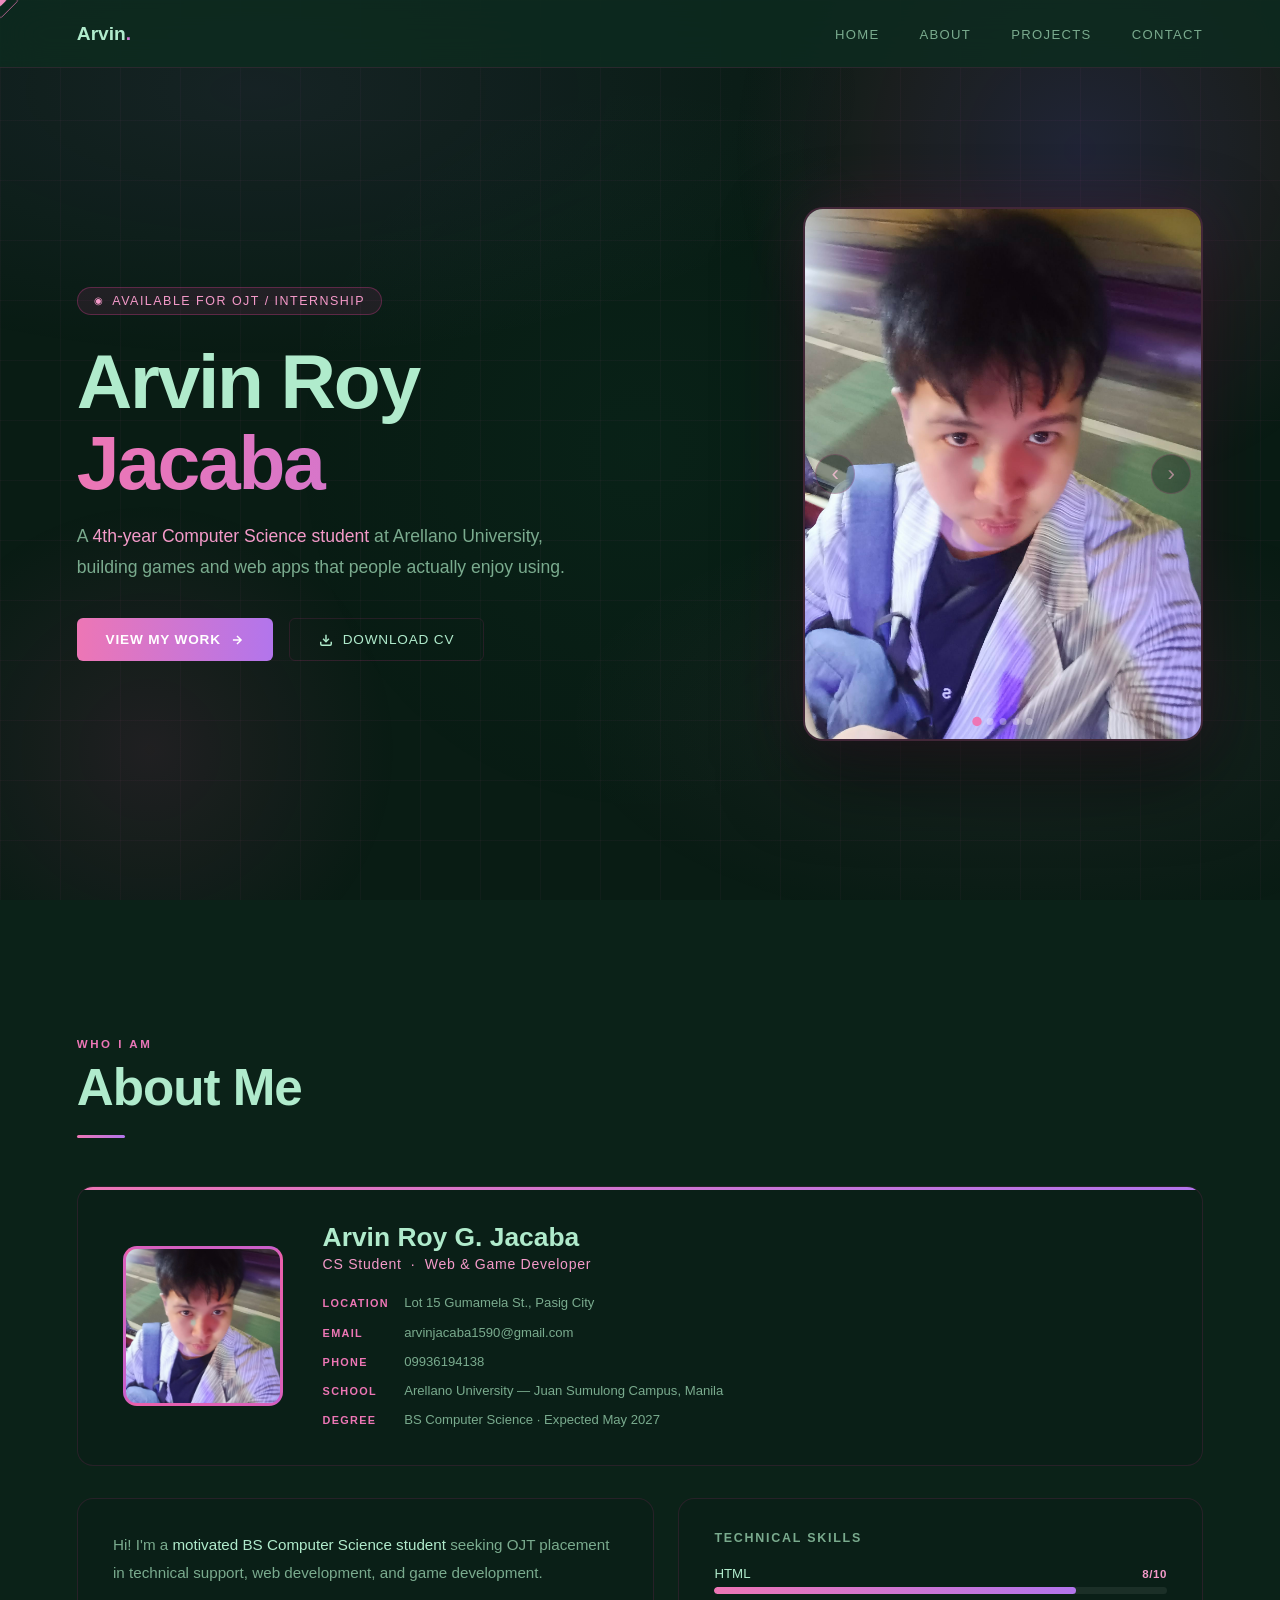
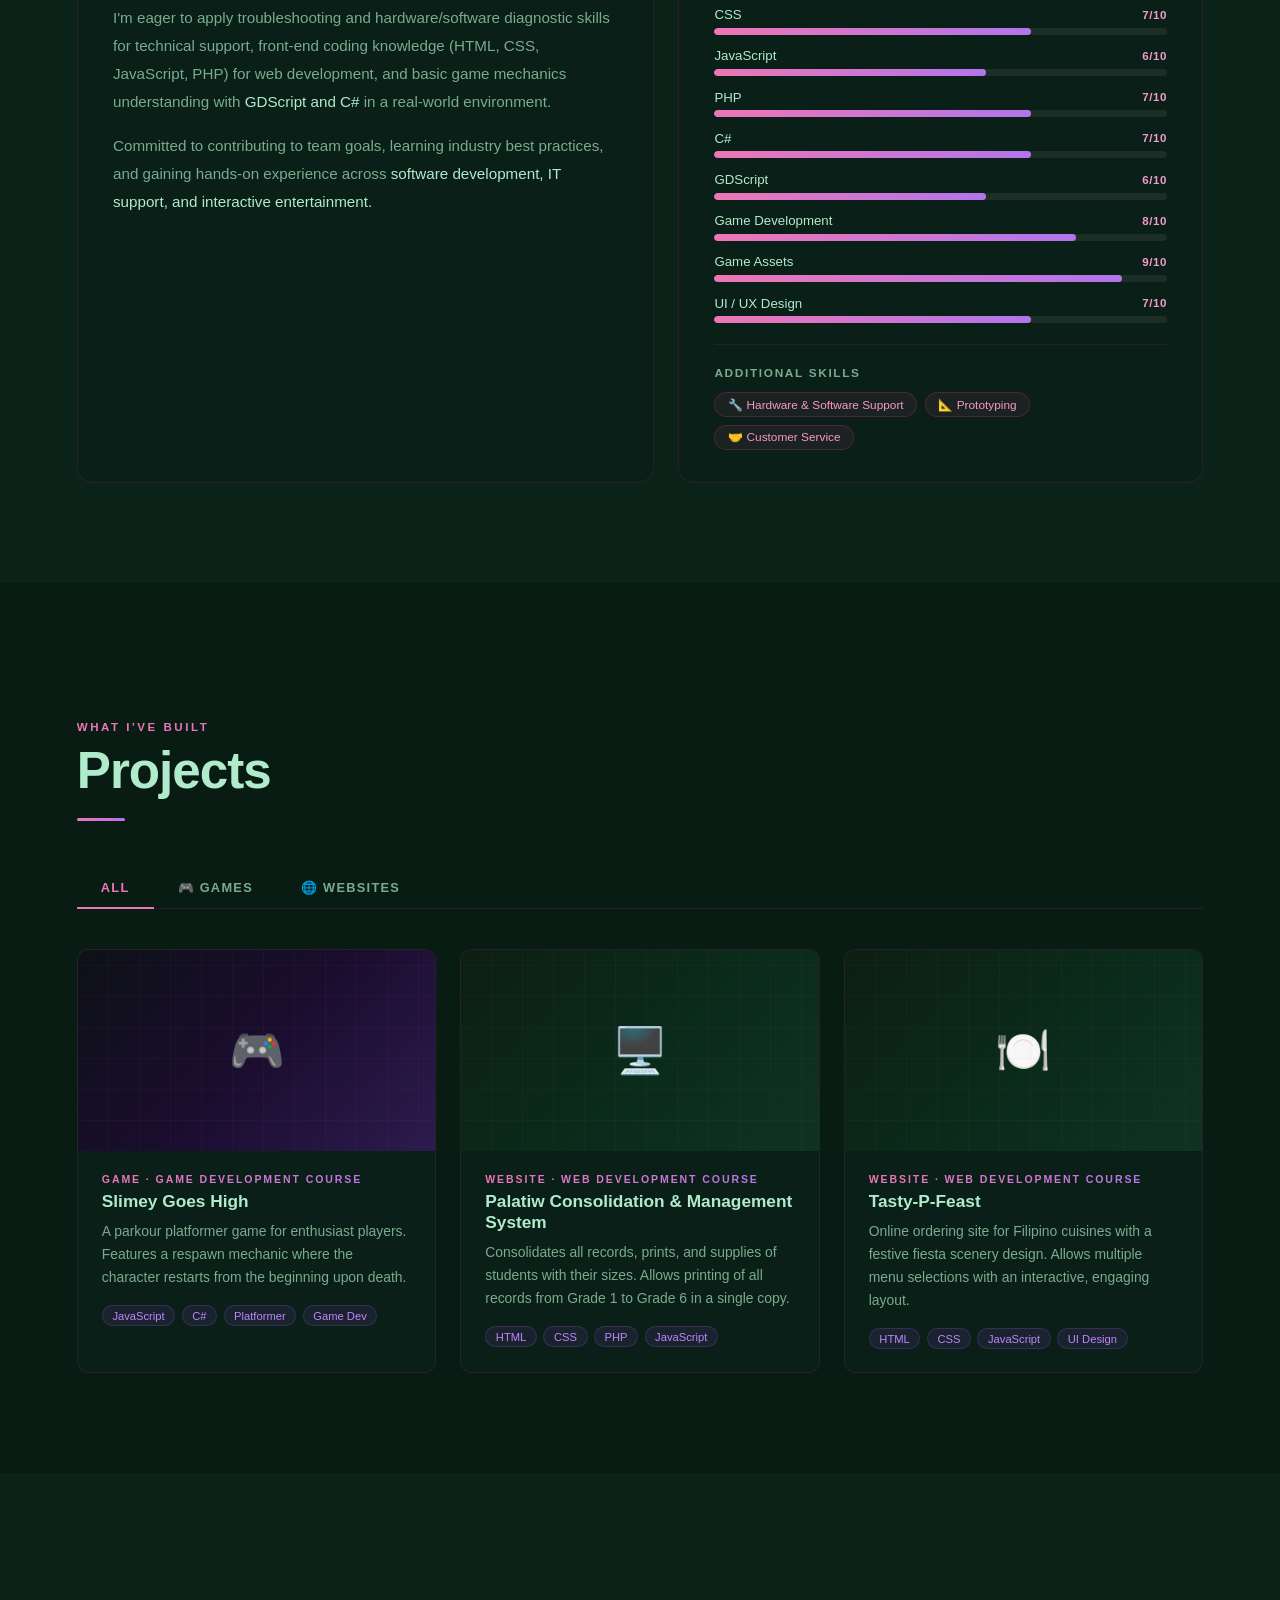
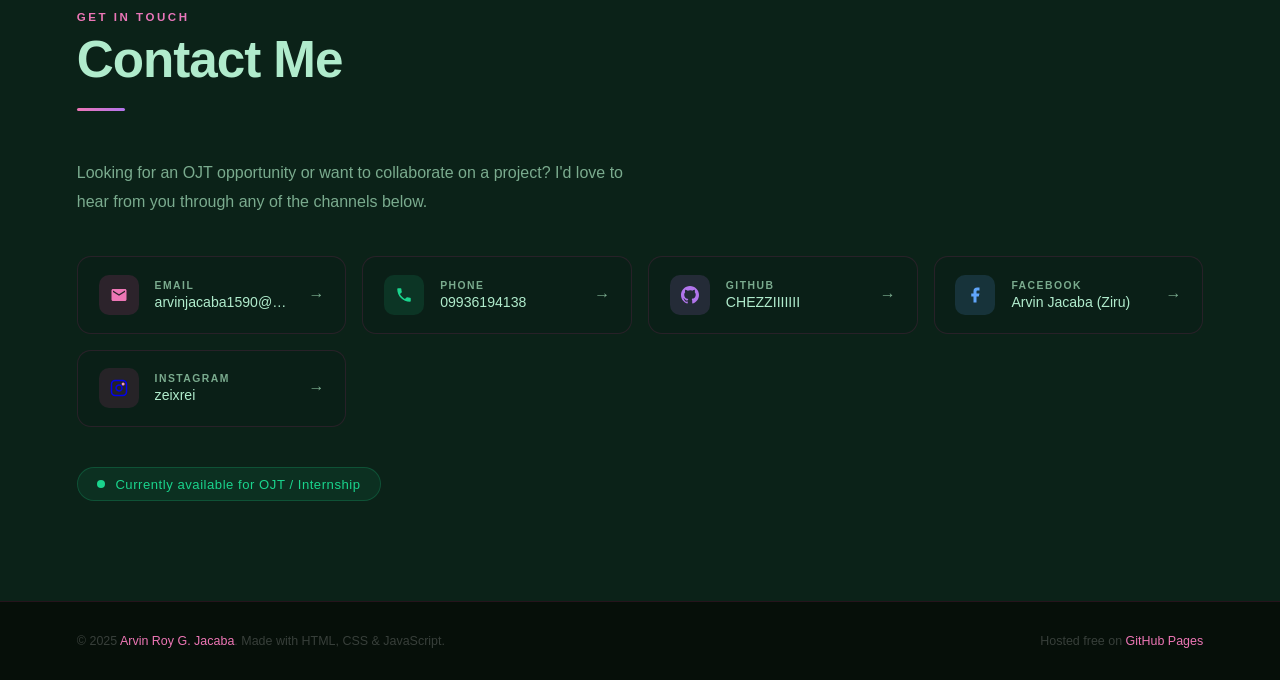
==== commit 8049eda5: "Add files via upload" ====
--- a/index.html
+++ b/index.html
@@ -6,7 +6,6 @@
   <title>Arvin Roy G. Jacaba — Portfolio</title>
   <link href="https://fonts.googleapis.com/css2?family=Syne:wght@400;600;700;800&family=DM+Sans:wght@300;400;500&display=swap" rel="stylesheet"/>
   <link rel="stylesheet" href="style.css"/>
-  <!-- REMOVED inline style — all CSS is now in style.css -->
   <style>/* All styles are in style.css */</style>
 </head>
 <body>
@@ -47,7 +46,6 @@
           View My Work
           <svg width="14" viewBox="0 0 24 24" fill="none" stroke="currentColor" stroke-width="2.5"><path d="M5 12h14M12 5l7 7-7 7"/></svg>
         </a>
-        <!-- CV downloads the generated file placed in the same folder -->
         <a href="CV_JACABA.docx" download="Arvin_Jacaba_CV.docx" class="btn-ghost">
           <svg width="14" viewBox="0 0 24 24" fill="none" stroke="currentColor" stroke-width="2.5"><path d="M21 15v4a2 2 0 0 1-2 2H5a2 2 0 0 1-2-2v-4"/><polyline points="7 10 12 15 17 10"/><line x1="12" y1="15" x2="12" y2="3"/></svg>
           Download CV
@@ -58,12 +56,6 @@
     <!-- RIGHT: photo gallery slider -->
     <div class="home-gallery">
       <div class="gallery-track" id="galleryTrack">
-        <!--
-          ADD YOUR PHOTOS HERE.
-          Duplicate the <div class="gallery-slide"> block for each photo.
-          Replace src="arvin.jpg" with your actual image file paths.
-          All images must be in the same folder as index.html.
-        -->
         <div class="gallery-slide active">
           <img src="arvin.jpg" alt="Arvin Roy Jacaba" onerror="this.parentNode.style.background='linear-gradient(135deg,#1a4434,#0b2218)';this.style.display='none'">
         </div>
@@ -81,11 +73,8 @@
         </div>
       </div>
 
-      <!-- Controls -->
       <button class="gallery-btn gallery-prev" onclick="galleryPrev()" aria-label="Previous photo">&#8249;</button>
       <button class="gallery-btn gallery-next" onclick="galleryNext()" aria-label="Next photo">&#8250;</button>
-
-      <!-- Dots -->
       <div class="gallery-dots" id="galleryDots"></div>
     </div>
 
@@ -100,10 +89,8 @@
 
   <div class="about-grid">
 
-    <!-- Profile card: photo LEFT, info RIGHT -->
     <div class="about-profile-card fade-up">
       <div class="about-avatar">
-        <!-- Replace src with your actual photo path -->
         <img src="arvin.jpg" alt="Arvin Roy G. Jacaba" onerror="this.style.display='none';this.parentNode.innerHTML='🧑‍💻'">
       </div>
       <div class="about-profile-info">
@@ -134,21 +121,16 @@
       </div>
     </div>
 
-    <!-- Bio + Skills row -->
     <div class="about-bottom">
-      <!-- Bio text -->
       <div class="about-text-card fade-up">
         <p>Hi! I'm a <strong>motivated BS Computer Science student</strong> seeking OJT placement in technical support, web development, and game development.</p>
         <p>I'm eager to apply troubleshooting and hardware/software diagnostic skills for technical support, front-end coding knowledge (HTML, CSS, JavaScript, PHP) for web development, and basic game mechanics understanding with <strong>GDScript and C#</strong> in a real-world environment.</p>
         <p>Committed to contributing to team goals, learning industry best practices, and gaining hands-on experience across <strong>software development, IT support, and interactive entertainment.</strong></p>
       </div>
 
-      <!-- Skills chart card -->
       <div class="skills-card fade-up">
         <h4>Technical Skills</h4>
-        <div class="skill-bar-group" id="skillBars">
-          <!-- JS will render these from the data array -->
-        </div>
+        <div class="skill-bar-group" id="skillBars"></div>
 
         <div class="extra-skills-wrap">
           <h4>Additional Skills</h4>
@@ -184,10 +166,8 @@
         <div class="card-thumb card-thumb-game">
           🎮
           <div class="card-overlay">
-            <!-- PASTE your GitHub Pages / itch.io live link below -->
-            <a href="" class="btn-live" target="_blank">Play</a>
-            <!-- PASTE your GitHub repo link below -->
-            <a href="" class="btn-gh" target="_blank">GitHub</a>
+            <a href="https://cheziruuchi.itch.io/smiley-goes-high" class="btn-live" target="_blank">PREVIEW</a>
+            <a href="https://cheziruuchi.itch.io/smiley-goes-high" class="btn-gh" target="_blank">DOWNLOAD</a>
           </div>
         </div>
         <div class="card-body">
@@ -204,8 +184,8 @@
         <div class="card-thumb card-thumb-web">
           🖥️
           <div class="card-overlay">
-            <a href="" class="btn-live" target="_blank">Visit</a>
-            <a href="" class="btn-gh" target="_blank">GitHub</a>
+            <a href="https://drive.google.com/drive/folders/1OvawqeQh8qYVg4_X6eY7Jbi-EPXpkF73?fbclid=IwY2xjawP_XFdleHRuA2FlbQIxMABicmlkETJhR2dBeXJvenpkZVpHSEM0c3J0YwZhcHBfaWQQMjIyMDM5MTc4ODIwMDg5MgABHu3IQvZBPfN9bFTFgmGJEuOzPZqTKmpz-rPMNbZCd8D5bqyxlS8nQfWykASK_aem_Xs2O-VZwTvsu2Sj0BWEPTw" class="btn-live" target="_blank">Preview</a>
+            <a href="https://github.com/CHEZZIIIIIII/PSSCMS_PROJECT" class="btn-gh" target="_blank">GitHub</a>
           </div>
         </div>
         <div class="card-body">
@@ -222,8 +202,8 @@
         <div class="card-thumb card-thumb-web">
           🍽️
           <div class="card-overlay">
-            <a href="" class="btn-live" target="_blank">Visit</a>
-            <a href="" class="btn-gh" target="_blank">GitHub</a>
+            <a href="https://chezziiiiiii.github.io/TastyPFeast/" class="btn-live" target="_blank">Visit</a>
+            <a href="https://github.com/chezziiiiiii/TastyPFeast" class="btn-gh" target="_blank">GitHub</a>
           </div>
         </div>
         <div class="card-body">
@@ -236,10 +216,6 @@
         </div>
       </div>
 
-      <div class="add-card fade-up" onclick="alert('To add a project: duplicate one of the project-card divs above and fill in the title, description, links, and tags.')">
-        <svg viewBox="0 0 24 24" fill="none" stroke="currentColor" stroke-width="1.5"><circle cx="12" cy="12" r="10"/><path d="M12 8v8M8 12h8"/></svg>
-        <span>Add New Project</span>
-      </div>
     </div>
   </div>
 
@@ -250,7 +226,7 @@
         <div class="card-thumb card-thumb-game">
           🎮
           <div class="card-overlay">
-            <a href="" class="btn-live" target="_blank">Play</a>
+            <a href="https://cheziruuchi.itch.io/smiley-goes-high" class="btn-live" target="_blank">Play</a>
             <a href="" class="btn-gh" target="_blank">GitHub</a>
           </div>
         </div>
@@ -261,10 +237,6 @@
           <div class="card-tags"><span class="tag">JavaScript</span><span class="tag">C#</span><span class="tag">Platformer</span></div>
         </div>
       </div>
-      <div class="add-card fade-up" onclick="alert('Duplicate a project-card div and paste your game link!')">
-        <svg viewBox="0 0 24 24" fill="none" stroke="currentColor" stroke-width="1.5"><circle cx="12" cy="12" r="10"/><path d="M12 8v8M8 12h8"/></svg>
-        <span>Add Game</span>
-      </div>
     </div>
   </div>
 
@@ -298,10 +270,6 @@
           <div class="card-desc">Filipino cuisine ordering site with a festive fiesta design and multiple menu selections.</div>
           <div class="card-tags"><span class="tag">HTML</span><span class="tag">CSS</span><span class="tag">JavaScript</span></div>
         </div>
-      </div>
-      <div class="add-card fade-up" onclick="alert('Duplicate a project-card div and paste your website link!')">
-        <svg viewBox="0 0 24 24" fill="none" stroke="currentColor" stroke-width="1.5"><circle cx="12" cy="12" r="10"/><path d="M12 8v8M8 12h8"/></svg>
-        <span>Add Website</span>
       </div>
     </div>
   </div>
@@ -313,73 +281,72 @@
   <h2 class="s-title fade-up">Contact Me</h2>
   <div class="s-line fade-up"></div>
 
-  <div class="contact-grid">
-
-    <!-- LEFT: info + links -->
-    <div class="contact-info-col fade-up">
-      <p>Looking for an OJT opportunity or want to collaborate on a project? I'd love to hear from you!</p>
-      <div class="contact-links">
-        <a class="c-link" href="mailto:arvinjacaba1590@gmail.com">
-          <div class="c-icon">
-            <svg viewBox="0 0 24 24"><path d="M20 4H4c-1.1 0-2 .9-2 2v12c0 1.1.9 2 2 2h16c1.1 0 2-.9 2-2V6c0-1.1-.9-2-2-2zm0 4l-8 5-8-5V6l8 5 8-5v2z"/></svg>
-          </div>
-          arvinjacaba1590@gmail.com
-        </a>
-        <a class="c-link" href="tel:09936194138">
-          <div class="c-icon">
-            <svg viewBox="0 0 24 24"><path d="M6.62 10.79c1.44 2.83 3.76 5.14 6.59 6.59l2.2-2.2c.27-.27.67-.36 1.02-.24 1.12.37 2.33.57 3.57.57.55 0 1 .45 1 1V20c0 .55-.45 1-1 1-9.39 0-17-7.61-17-17 0-.55.45-1 1-1h3.5c.55 0 1 .45 1 1 0 1.25.2 2.45.57 3.57.11.35.03.74-.25 1.02l-2.2 2.2z"/></svg>
-          </div>
-          09936194138
-        </a>
-        <a class="c-link" href="https://github.com/yourusername" target="_blank">
-          <div class="c-icon">
-            <svg viewBox="0 0 24 24"><path d="M12 0C5.37 0 0 5.37 0 12c0 5.3 3.44 9.8 8.2 11.38.6.1.83-.26.83-.58v-2.02c-3.34.72-4.04-1.61-4.04-1.61-.54-1.38-1.33-1.75-1.33-1.75-1.08-.74.08-.72.08-.72 1.2.08 1.83 1.23 1.83 1.23 1.06 1.82 2.8 1.3 3.48.99.1-.77.41-1.3.75-1.6-2.67-.3-5.47-1.33-5.47-5.93 0-1.31.47-2.38 1.24-3.22-.14-.3-.54-1.52.1-3.18 0 0 1.01-.32 3.3 1.23a11.5 11.5 0 013-.4c1.02.005 2.04.14 3 .4 2.28-1.55 3.29-1.23 3.29-1.23.65 1.66.24 2.88.12 3.18.77.84 1.23 1.91 1.23 3.22 0 4.61-2.81 5.63-5.48 5.92.43.37.81 1.1.81 2.22v3.29c0 .32.22.7.83.58C20.56 21.8 24 17.3 24 12c0-6.63-5.37-12-12-12z"/></svg>
-          </div>
-          github.com/yourusername
-        </a>
-        <!-- FACEBOOK — replace YOUR_FB_USERNAME -->
-        <a class="c-link" href="https://facebook.com/YOUR_FB_USERNAME" target="_blank">
-          <div class="c-icon">
-            <svg viewBox="0 0 24 24"><path d="M18 2h-3a5 5 0 0 0-5 5v3H7v4h3v8h4v-8h3l1-4h-4V7a1 1 0 0 1 1-1h3z"/></svg>
-          </div>
-          facebook.com/YOUR_FB_USERNAME
-        </a>
-        <!-- INSTAGRAM — replace YOUR_IG_USERNAME -->
-        <a class="c-link" href="https://instagram.com/YOUR_IG_USERNAME" target="_blank">
-          <div class="c-icon">
-            <svg viewBox="0 0 24 24"><rect x="2" y="2" width="20" height="20" rx="5" ry="5" fill="none" stroke="var(--pink)" stroke-width="1.8"/><path d="M16 11.37A4 4 0 1 1 12.63 8 4 4 0 0 1 16 11.37z" fill="none" stroke="var(--pink)" stroke-width="1.8"/><circle cx="17.5" cy="6.5" r="1" fill="var(--pink)"/></svg>
-          </div>
-          instagram.com/YOUR_IG_USERNAME
-        </a>
-      </div>
-    </div>
-
-    <!-- RIGHT: contact form → sends to Gmail via mailto -->
-    <form class="contact-form fade-up" id="contactForm" onsubmit="handleSubmit(event)">
-      <div class="form-row">
-        <div class="fg">
-          <label for="senderName">Your Name</label>
-          <input id="senderName" type="text" placeholder="Juan dela Cruz" required />
-        </div>
-        <div class="fg">
-          <label for="senderEmail">Your Email</label>
-          <input id="senderEmail" type="email" placeholder="juan@email.com" required />
-        </div>
-      </div>
-      <div class="fg">
-        <label for="msgSubject">Subject</label>
-        <input id="msgSubject" type="text" placeholder="OJT Inquiry / Collaboration" required />
-      </div>
-      <div class="fg">
-        <label for="msgBody">Message</label>
-        <textarea id="msgBody" placeholder="Hey Arvin! I'd like to talk about..." required></textarea>
-      </div>
-      <div class="form-success" id="formSuccess">
-        ✅ Your email client should have opened with your message ready. If not, email me directly at arvinjacaba1590@gmail.com
-      </div>
-      <button type="submit" class="btn-submit">Send Message →</button>
-    </form>
-  </div>
+  <p class="contact-tagline fade-up">Looking for an OJT opportunity or want to collaborate on a project? I'd love to hear from you through any of the channels below.</p>
+
+  <div class="contact-cards-grid fade-up">
+
+    <a class="contact-card" href="mailto:arvinjacaba1590@gmail.com">
+      <div class="cc-icon cc-email">
+        <svg viewBox="0 0 24 24"><path d="M20 4H4c-1.1 0-2 .9-2 2v12c0 1.1.9 2 2 2h16c1.1 0 2-.9 2-2V6c0-1.1-.9-2-2-2zm0 4l-8 5-8-5V6l8 5 8-5v2z"/></svg>
+      </div>
+      <div class="cc-info">
+        <div class="cc-label">Email</div>
+        <div class="cc-value">arvinjacaba1590@gmail.com</div>
+      </div>
+      <div class="cc-arrow">→</div>
+    </a>
+
+    <a class="contact-card" href="tel:09936194138">
+      <div class="cc-icon cc-phone">
+        <svg viewBox="0 0 24 24"><path d="M6.62 10.79c1.44 2.83 3.76 5.14 6.59 6.59l2.2-2.2c.27-.27.67-.36 1.02-.24 1.12.37 2.33.57 3.57.57.55 0 1 .45 1 1V20c0 .55-.45 1-1 1-9.39 0-17-7.61-17-17 0-.55.45-1 1-1h3.5c.55 0 1 .45 1 1 0 1.25.2 2.45.57 3.57.11.35.03.74-.25 1.02l-2.2 2.2z"/></svg>
+      </div>
+      <div class="cc-info">
+        <div class="cc-label">Phone</div>
+        <div class="cc-value">09936194138</div>
+      </div>
+      <div class="cc-arrow">→</div>
+    </a>
+
+    <a class="contact-card" href="https://github.com/CHEZZIIIIIII" target="_blank">
+      <div class="cc-icon cc-github">
+        <svg viewBox="0 0 24 24"><path d="M12 0C5.37 0 0 5.37 0 12c0 5.3 3.44 9.8 8.2 11.38.6.1.83-.26.83-.58v-2.02c-3.34.72-4.04-1.61-4.04-1.61-.54-1.38-1.33-1.75-1.33-1.75-1.08-.74.08-.72.08-.72 1.2.08 1.83 1.23 1.83 1.23 1.06 1.82 2.8 1.3 3.48.99.1-.77.41-1.3.75-1.6-2.67-.3-5.47-1.33-5.47-5.93 0-1.31.47-2.38 1.24-3.22-.14-.3-.54-1.52.1-3.18 0 0 1.01-.32 3.3 1.23a11.5 11.5 0 013-.4c1.02.005 2.04.14 3 .4 2.28-1.55 3.29-1.23 3.29-1.23.65 1.66.24 2.88.12 3.18.77.84 1.23 1.91 1.23 3.22 0 4.61-2.81 5.63-5.48 5.92.43.37.81 1.1.81 2.22v3.29c0 .32.22.7.83.58C20.56 21.8 24 17.3 24 12c0-6.63-5.37-12-12-12z"/></svg>
+      </div>
+      <div class="cc-info">
+        <div class="cc-label">GitHub</div>
+        <div class="cc-value">CHEZZIIIIIII</div>
+      </div>
+      <div class="cc-arrow">→</div>
+    </a>
+
+    <a class="contact-card" href="https://www.facebook.com/Chezy.chez.chezi/" target="_blank">
+      <div class="cc-icon cc-facebook">
+        <svg viewBox="0 0 24 24"><path d="M18 2h-3a5 5 0 0 0-5 5v3H7v4h3v8h4v-8h3l1-4h-4V7a1 1 0 0 1 1-1h3z"/></svg>
+      </div>
+      <div class="cc-info">
+        <div class="cc-label">Facebook</div>
+        <div class="cc-value">Arvin Jacaba (Ziru)</div>
+      </div>
+      <div class="cc-arrow">→</div>
+    </a>
+
+    <a class="contact-card" href="https://www.instagram.com/zeixrei/" target="_blank">
+      <div class="cc-icon cc-instagram">
+        <svg viewBox="0 0 24 24"><rect x="2" y="2" width="20" height="20" rx="5" ry="5" fill="none" stroke="currentColor" stroke-width="2"/><path d="M16 11.37A4 4 0 1 1 12.63 8 4 4 0 0 1 16 11.37z" fill="none" stroke="currentColor" stroke-width="2"/><circle cx="17.5" cy="6.5" r="1" fill="currentColor"/></svg>
+      </div>
+      <div class="cc-info">
+        <div class="cc-label">Instagram</div>
+        <div class="cc-value">zeixrei</div>
+      </div>
+      <div class="cc-arrow">→</div>
+    </a>
+
+  </div>
+
+  <div class="contact-availability fade-up">
+    <span class="avail-dot"></span>
+    <span class="avail-text">Currently available for OJT / Internship</span>
+  </div>
+
 </section>
 
 <!-- FOOTER -->
--- a/style.css
+++ b/style.css
@@ -31,28 +31,25 @@
 }
 
 /* ─────────────── CUSTOM CURSOR ─────────────── */
-/* Core dot */
 .cursor {
   width: 10px; height: 10px;
   background: var(--pink);
-  border-radius: 50%;
+  border-radius: 2px;
   position: fixed; top: 0; left: 0;
   pointer-events: none; z-index: 9999;
-  transform: translate(-50%, -50%);
+  transform: translate(-50%, -50%) rotate(45deg);
   mix-blend-mode: screen;
   transition: transform 0.1s ease, width 0.2s ease, height 0.2s ease, background 0.2s ease;
 }
-/* Lagging ring */
 .cursor-ring {
-  width: 36px; height: 36px;
-  border: 1.5px solid rgba(237, 118, 181, 0.6);
-  border-radius: 50%;
+  width: 28px; height: 28px;
+  border: 1.5px solid rgba(237,118,181,0.6);
+  border-radius: 4px;
   position: fixed; top: 0; left: 0;
   pointer-events: none; z-index: 9998;
-  transform: translate(-50%, -50%);
+  transform: translate(-50%, -50%) rotate(45deg);
   transition: border-color 0.2s;
 }
-/* Click echo ripple — created dynamically by JS */
 .cursor-echo {
   position: fixed;
   border-radius: 50%;
@@ -68,7 +65,6 @@
   60%  { opacity: 0.4; }
   100% { transform: translate(-50%, -50%) scale(4.5); opacity: 0; }
 }
-/* Second delayed echo */
 .cursor-echo.echo-2 {
   animation: echo-burst 0.85s cubic-bezier(0.2, 0.6, 0.4, 1) 0.08s forwards;
   border-color: var(--violet);
@@ -136,12 +132,42 @@
   animation: blob 10s ease-in-out infinite alternate-reverse;
 }
 
+/* ─────────────── ANIMATED BACKGROUND GRID + PARTICLES ─────────────── */
+body::before {
+  content: '';
+  position: fixed;
+  inset: 0;
+  background-image:
+    linear-gradient(rgba(237,118,181,0.04) 1px, transparent 1px),
+    linear-gradient(90deg, rgba(237,118,181,0.04) 1px, transparent 1px);
+  background-size: 60px 60px;
+  z-index: 0;
+  pointer-events: none;
+}
+
+body::after {
+  content: '';
+  position: fixed;
+  inset: 0;
+  background:
+    radial-gradient(ellipse 80% 50% at 20% 10%, rgba(178,117,236,0.08) 0%, transparent 60%),
+    radial-gradient(ellipse 60% 40% at 80% 80%, rgba(237,118,181,0.07) 0%, transparent 60%),
+    radial-gradient(ellipse 40% 60% at 50% 50%, rgba(26,212,141,0.03) 0%, transparent 70%);
+  z-index: 0;
+  pointer-events: none;
+  animation: bgShift 12s ease-in-out infinite alternate;
+}
+
+@keyframes bgShift {
+  from { opacity: 0.6; }
+  to   { opacity: 1; }
+}
+
 @keyframes blob {
   from { transform: scale(1) translate(0, 0); }
   to   { transform: scale(1.15) translate(30px, 20px); }
 }
 
-/* Two-column home layout */
 .home-layout {
   position: relative;
   z-index: 1;
@@ -512,86 +538,102 @@
   padding: 0.22rem 0.6rem; border-radius: 100px;
 }
 
-.add-card {
-  border: 2px dashed rgba(232, 64, 154, 0.2); border-radius: 12px;
-  display: flex; flex-direction: column;
-  align-items: center; justify-content: center;
-  min-height: 260px; cursor: pointer;
-  transition: border-color 0.2s, background 0.2s;
-  gap: 0.8rem; color: var(--muted);
-}
-.add-card:hover { border-color: var(--pink); background: rgba(232,64,154,0.04); color: var(--pink); }
-.add-card svg { width: 32px; opacity: 0.4; }
-.add-card span { font-size: 0.8rem; font-weight: 600; letter-spacing: 0.1em; text-transform: uppercase; }
-
 /* ─────────────── CONTACT ─────────────── */
 #contact { background: var(--green-mid); }
 
-.contact-grid {
+.contact-tagline {
+  font-size: 1rem; color: var(--muted); line-height: 1.8;
+  max-width: 560px; margin-bottom: 2.5rem;
+}
+
+.contact-cards-grid {
   display: grid;
-  grid-template-columns: 1fr 1.6fr;
-  gap: 4rem;
-  align-items: start;
-}
-
-.contact-info-col > p {
-  font-size: 0.97rem; color: var(--muted); line-height: 1.8; margin-bottom: 1.8rem;
-}
-
-.contact-links { display: flex; flex-direction: column; gap: 0.65rem; }
-.c-link {
-  display: flex; align-items: center; gap: 0.9rem;
-  color: var(--muted); text-decoration: none; font-size: 0.84rem;
-  padding: 0.72rem 1rem; border: 1px solid var(--border); border-radius: 10px;
-  transition: border-color 0.2s, color 0.2s, background 0.2s;
-}
-.c-link:hover {
-  border-color: rgba(232, 64, 154, 0.4);
-  color: var(--text);
-  background: rgba(232, 64, 154, 0.05);
-}
-.c-icon {
-  width: 34px; height: 34px;
-  background: linear-gradient(135deg, rgba(232,64,154,0.2), rgba(168,85,247,0.2));
-  border-radius: 8px; display: flex; align-items: center; justify-content: center; flex-shrink: 0;
-}
-.c-icon svg { width: 16px; fill: var(--pink); }
-
-.contact-form { display: flex; flex-direction: column; gap: 1.1rem; }
-.form-row { display: grid; grid-template-columns: 1fr 1fr; gap: 1rem; }
-.fg { display: flex; flex-direction: column; gap: 0.4rem; }
-.fg label {
-  font-size: 0.7rem; font-weight: 600;
-  letter-spacing: 0.15em; text-transform: uppercase; color: var(--muted);
-}
-.fg input,
-.fg textarea,
-.fg select {
-  background: var(--green-card); border: 1px solid var(--border);
-  color: var(--text); padding: 0.8rem 1rem;
-  font-family: 'DM Sans', sans-serif; font-size: 0.92rem;
-  border-radius: 8px; outline: none; transition: border-color 0.2s; width: 100%;
-}
-.fg input:focus, .fg textarea:focus { border-color: var(--pink); }
-.fg textarea { min-height: 130px; resize: vertical; }
-.fg input::placeholder, .fg textarea::placeholder { color: rgba(176, 235, 204, 0.25); }
-
-.btn-submit {
-  background: linear-gradient(90deg, var(--pink), var(--violet));
-  color: #fff; border: none; padding: 0.88rem 2.2rem;
-  font-family: 'DM Sans', sans-serif;
-  font-size: 0.85rem; font-weight: 700;
-  letter-spacing: 0.1em; text-transform: uppercase;
-  cursor: pointer; border-radius: 8px; align-self: flex-start;
-  transition: opacity 0.2s, transform 0.2s;
-}
-.btn-submit:hover { opacity: 0.88; transform: translateY(-2px); }
-.btn-submit:disabled { opacity: 0.6; cursor: not-allowed; transform: none; }
-
-.form-success {
-  display: none;
-  background: rgba(46, 213, 115, 0.1); border: 1px solid rgba(46, 213, 115, 0.3);
-  color: #2ed573; padding: 1rem 1.2rem; border-radius: 8px; font-size: 0.9rem;
+  grid-template-columns: repeat(auto-fill, minmax(260px, 1fr));
+  gap: 1rem;
+  margin-bottom: 2.5rem;
+}
+
+.contact-card {
+  display: flex; align-items: center; gap: 1rem;
+  background: var(--green-card);
+  border: 1px solid var(--border);
+  border-radius: 14px;
+  padding: 1.1rem 1.3rem;
+  text-decoration: none;
+  transition: transform 0.2s, border-color 0.2s, background 0.2s;
+  position: relative;
+  overflow: hidden;
+}
+.contact-card::before {
+  content: '';
+  position: absolute; left: 0; top: 0; bottom: 0; width: 3px;
+  background: linear-gradient(180deg, var(--pink), var(--violet));
+  opacity: 0;
+  transition: opacity 0.2s;
+}
+.contact-card:hover {
+  transform: translateY(-3px);
+  border-color: rgba(232, 64, 154, 0.35);
+  background: rgba(10, 31, 23, 0.9);
+}
+.contact-card:hover::before { opacity: 1; }
+
+.cc-icon {
+  width: 40px; height: 40px; flex-shrink: 0;
+  border-radius: 10px;
+  display: flex; align-items: center; justify-content: center;
+}
+.cc-icon svg { width: 18px; height: 18px; }
+
+.cc-email    { background: rgba(232, 64, 154, 0.15); }
+.cc-email svg { fill: var(--pink); }
+
+.cc-phone    { background: rgba(26, 212, 141, 0.12); }
+.cc-phone svg { fill: #1ad48d; }
+
+.cc-github   { background: rgba(178, 117, 236, 0.15); }
+.cc-github svg { fill: var(--violet); }
+
+.cc-facebook { background: rgba(96, 165, 250, 0.15); }
+.cc-facebook svg { fill: #60a5fa; }
+
+.cc-instagram { background: rgba(232, 64, 154, 0.12); }
+.cc-instagram svg { stroke: var(--pink-light); fill: none; stroke-width: 2; }
+.cc-instagram svg circle { fill: var(--pink-light); }
+
+.cc-info { flex: 1; min-width: 0; }
+.cc-label {
+  font-size: 0.65rem; font-weight: 700;
+  letter-spacing: 0.14em; text-transform: uppercase;
+  color: var(--muted); margin-bottom: 0.2rem;
+}
+.cc-value {
+  font-size: 0.88rem; font-weight: 500; color: var(--text);
+  white-space: nowrap; overflow: hidden; text-overflow: ellipsis;
+}
+
+.cc-arrow {
+  font-size: 1rem; color: var(--muted);
+  transition: color 0.2s, transform 0.2s;
+  flex-shrink: 0;
+}
+.contact-card:hover .cc-arrow { color: var(--pink); transform: translateX(3px); }
+
+.contact-availability {
+  display: inline-flex; align-items: center; gap: 0.65rem;
+  background: rgba(26, 212, 141, 0.08);
+  border: 1px solid rgba(26, 212, 141, 0.2);
+  border-radius: 100px;
+  padding: 0.55rem 1.2rem;
+}
+.avail-dot {
+  width: 8px; height: 8px; border-radius: 50%;
+  background: #1ad48d;
+  animation: pulse 2s infinite;
+}
+.avail-text {
+  font-size: 0.82rem; font-weight: 500;
+  color: #1ad48d; letter-spacing: 0.04em;
 }
 
 /* ─────────────── FOOTER ─────────────── */
@@ -637,8 +679,7 @@
   .hamburger { display: flex; }
   .about-profile-card { flex-direction: column; align-items: flex-start; gap: 1.5rem; }
   .about-avatar { width: 120px; height: 120px; }
-  .contact-grid { grid-template-columns: 1fr; gap: 2.5rem; }
-  .form-row { grid-template-columns: 1fr; }
+  .contact-cards-grid { grid-template-columns: 1fr; }
   section { padding: calc(var(--nav-h) + 50px) 5vw 70px; }
   body { cursor: auto; }
   .cursor, .cursor-ring, .cursor-echo { display: none; }
